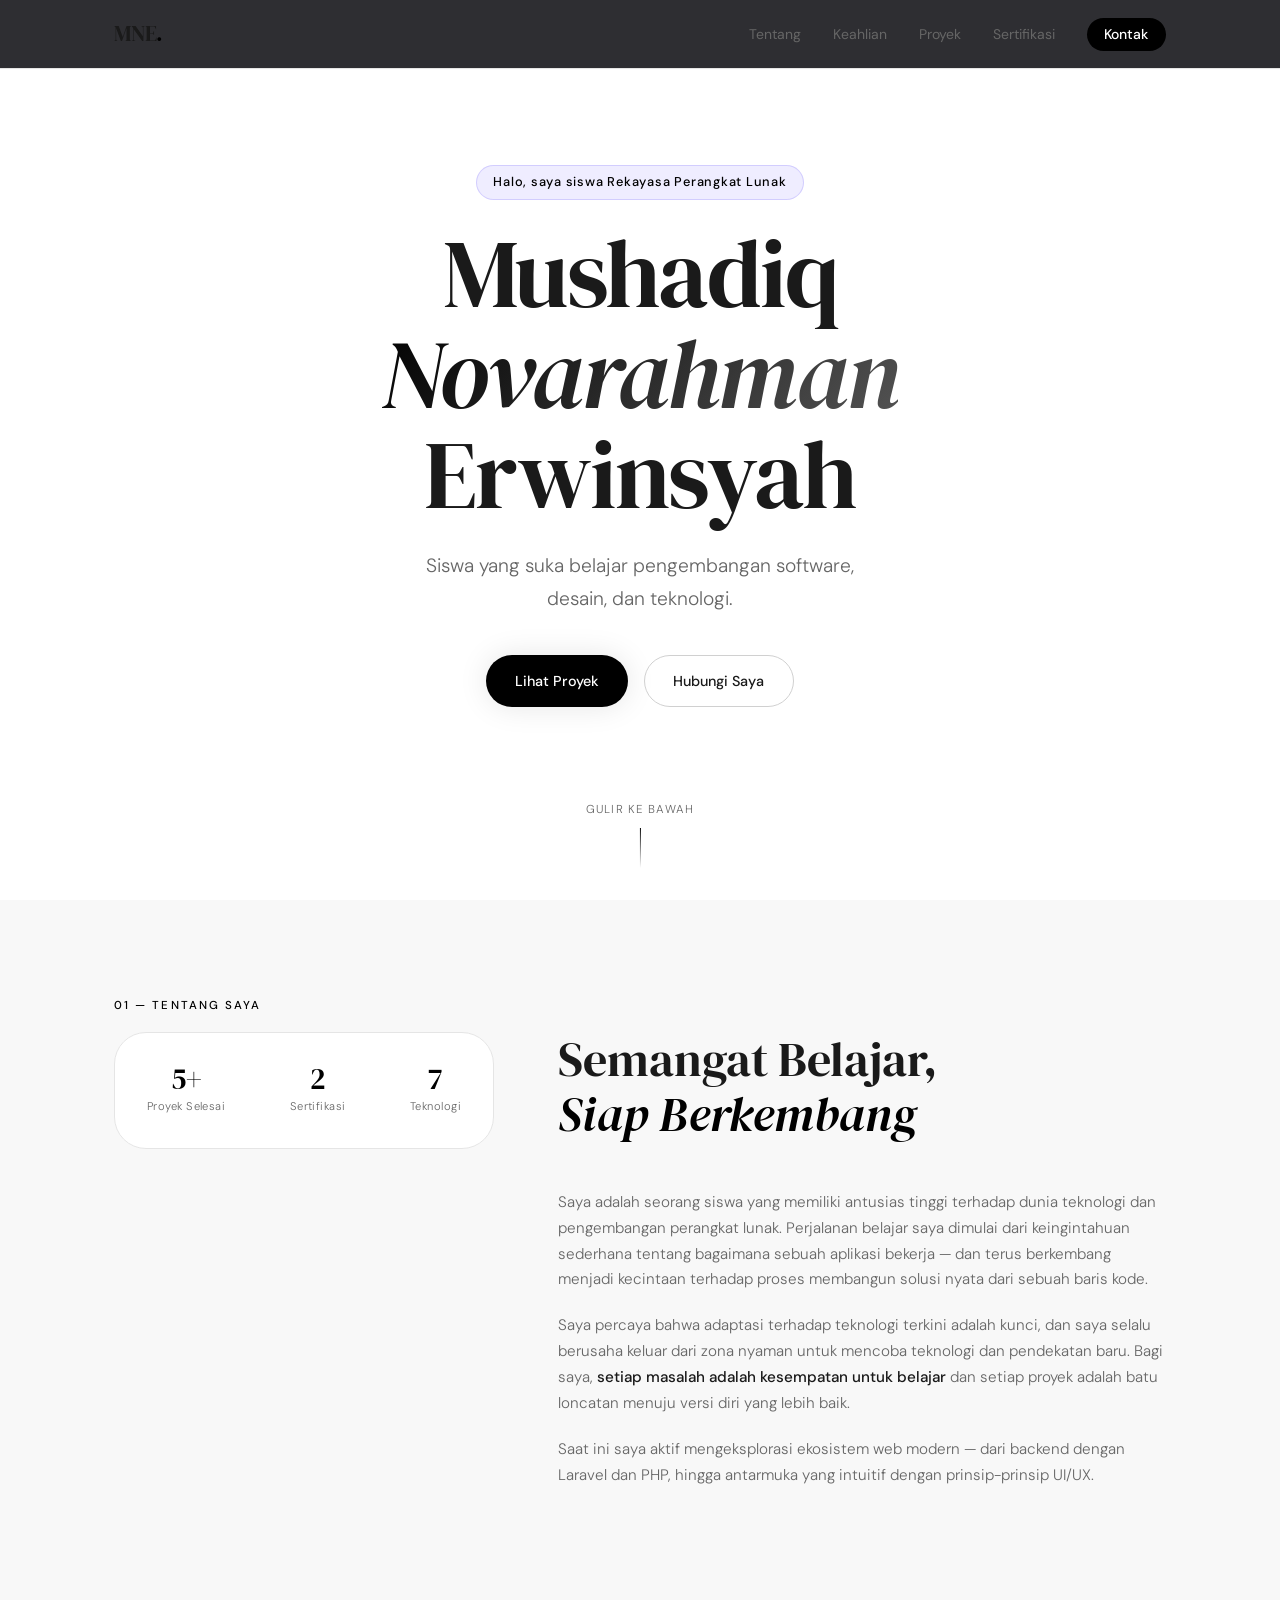
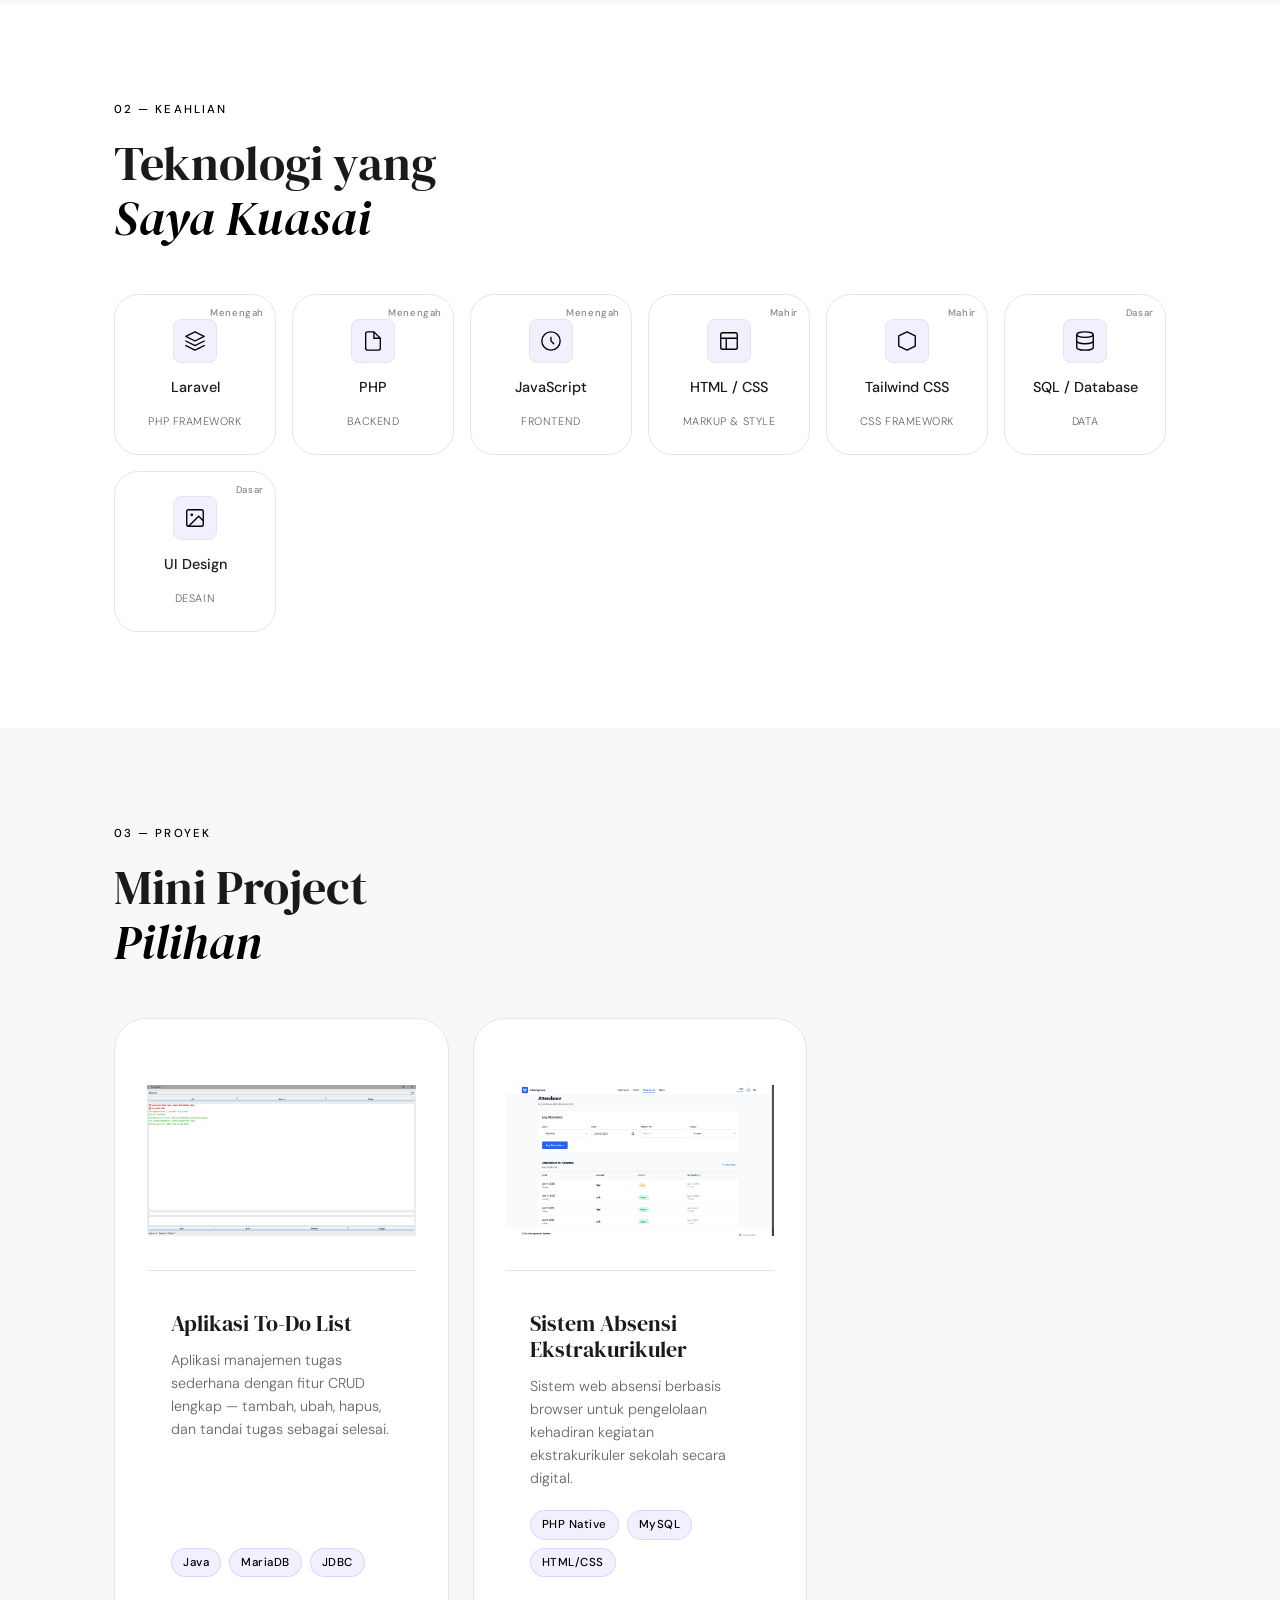
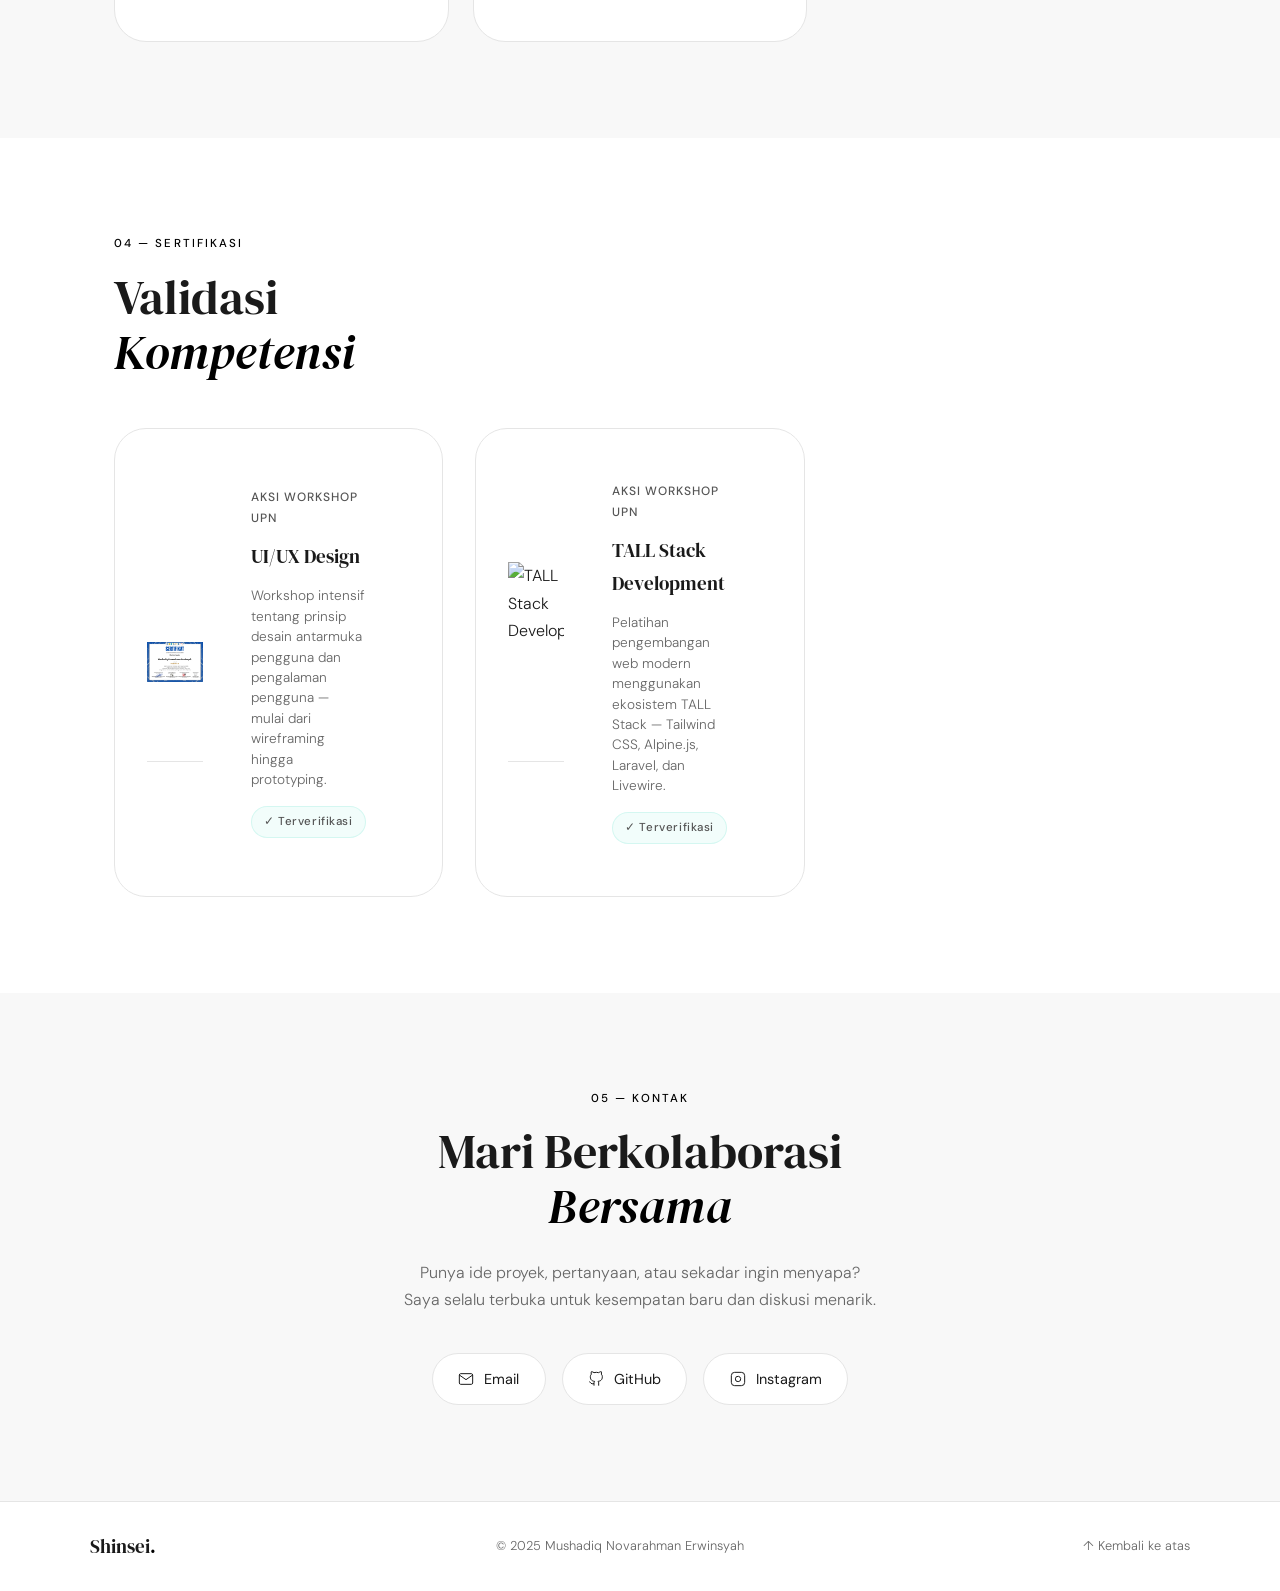
==== index.html @ 5e87db1a "initial commit" ====
<!DOCTYPE html>
<html lang="id">
<head>
  <meta charset="UTF-8" />
  <meta name="viewport" content="width=device-width, initial-scale=1.0" />
  <title>Mushadiq Novarahman — Portfolio</title>
  <link rel="preconnect" href="https://fonts.googleapis.com">
  <link rel="preconnect" href="https://fonts.gstatic.com" crossorigin>
  <link href="https://fonts.googleapis.com/css2?family=DM+Serif+Display:ital@0;1&family=DM+Sans:ital,opsz,wght@0,9..40,300;0,9..40,400;0,9..40,500;0,9..40,600;1,9..40,300&display=swap" rel="stylesheet">
  <link rel="stylesheet" href="style.css" />
</head>
<body>

  <!-- NAV -->
  <nav id="navbar">
    <div class="nav-inner">
      <a href="#hero" class="nav-logo">MNE<span class="dot">.</span></a>
      <ul class="nav-links">
        <li><a href="#about">Tentang</a></li>
        <li><a href="#skills">Keahlian</a></li>
        <li><a href="#projects">Proyek</a></li>
        <li><a href="#certifications">Sertifikasi</a></li>
        <li><a href="#contact" class="nav-cta">Kontak</a></li>
      </ul>
      <button class="burger" id="burger" aria-label="Toggle menu">
        <span></span><span></span><span></span>
      </button>
    </div>
    <div class="nav-mobile" id="nav-mobile">
      <a href="#about">Tentang</a>
      <a href="#skills">Keahlian</a>
      <a href="#projects">Proyek</a>
      <a href="#certifications">Sertifikasi</a>
      <a href="#contact">Kontak</a>
    </div>
  </nav>

  <!-- HERO -->
  <section id="hero">
    <div class="hero-bg">
      <div class="hero-grid"></div>
      <div class="blob blob-1"></div>
      <div class="blob blob-2"></div>
    </div>
    <div class="hero-content">
      <span class="hero-pill animate-in" style="--delay:0s">Halo, saya siswa Rekayasa Perangkat Lunak</span>
      <h1 class="hero-name animate-in" style="--delay:.1s">
        Mushadiq<br />
        <em>Novarahman</em><br />
        Erwinsyah
      </h1>
      <p class="hero-tagline animate-in" style="--delay:.25s">
        Siswa yang suka belajar pengembangan software,<br class="br-desktop" />
        desain, dan teknologi.
      </p>
      <div class="hero-actions animate-in" style="--delay:.4s">
        <a href="#projects" class="btn btn-primary">Lihat Proyek</a>
        <a href="#contact" class="btn btn-ghost">Hubungi Saya</a>
      </div>
    </div>
    <div class="hero-scroll">
      <span>Gulir ke bawah</span>
      <div class="scroll-line"></div>
    </div>
  </section>

  <!-- ABOUT -->
  <section id="about">
    <div class="container">
      <div class="section-label">01 — Tentang Saya</div>
      <div class="about-grid">
        <div class="about-visual">
          <div class="about-card">
            <div class="about-card-inner">
              <!-- <div class="avatar-ring">
                <div class="avatar-initials">MNE</div>
              </div> -->
              <div class="about-stat-row">
                <div class="stat">
                  <span class="stat-num">5+</span>
                  <span class="stat-label">Proyek Selesai</span>
                </div>
                <div class="stat">
                  <span class="stat-num">2</span>
                  <span class="stat-label">Sertifikasi</span>
                </div>
                <div class="stat">
                  <span class="stat-num">7</span>
                  <span class="stat-label">Teknologi</span>
                </div>
              </div>
            </div>
          </div>
        </div>
        <div class="about-text">
          <h2 class="section-title">Semangat Belajar,<br /><em>Siap Berkembang</em></h2>
          <p>
            Saya adalah seorang siswa yang memiliki antusias tinggi terhadap dunia teknologi dan pengembangan perangkat lunak. Perjalanan belajar saya dimulai dari keingintahuan sederhana tentang bagaimana sebuah aplikasi bekerja — dan terus berkembang menjadi kecintaan terhadap proses membangun solusi nyata dari sebuah baris kode.
          </p>
          <p>
            Saya percaya bahwa adaptasi terhadap teknologi terkini adalah kunci, dan saya selalu berusaha keluar dari zona nyaman untuk mencoba teknologi dan pendekatan baru. Bagi saya, <strong>setiap masalah adalah kesempatan untuk belajar</strong> dan setiap proyek adalah batu loncatan menuju versi diri yang lebih baik.
          </p>
          <p>
            Saat ini saya aktif mengeksplorasi ekosistem web modern — dari backend dengan Laravel dan PHP, hingga antarmuka yang intuitif dengan prinsip-prinsip UI/UX.
          </p>
        </div>
      </div>
    </div>
  </section>

  <!-- SKILLS -->
  <section id="skills">
    <div class="container">
      <div class="section-label">02 — Keahlian</div>
      <h2 class="section-title">Teknologi yang<br /><em>Saya Kuasai</em></h2>
      <div class="skills-grid">
        <div class="skill-card" data-level="Menengah">
          <div class="skill-icon">
            <svg viewBox="0 0 24 24" fill="none"><path d="M12 2L2 7l10 5 10-5-10-5zM2 17l10 5 10-5M2 12l10 5 10-5" stroke="currentColor" stroke-width="1.5" stroke-linecap="round" stroke-linejoin="round"/></svg>
          </div>
          <span class="skill-name">Laravel</span>
          <span class="skill-badge">PHP Framework</span>
        </div>
        <div class="skill-card" data-level="Menengah">
          <div class="skill-icon">
            <svg viewBox="0 0 24 24" fill="none"><path d="M13 2H6a2 2 0 0 0-2 2v16a2 2 0 0 0 2 2h12a2 2 0 0 0 2-2V9z" stroke="currentColor" stroke-width="1.5"/><polyline points="13 2 13 9 20 9" stroke="currentColor" stroke-width="1.5"/></svg>
          </div>
          <span class="skill-name">PHP</span>
          <span class="skill-badge">Backend</span>
        </div>
        <div class="skill-card" data-level="Menengah">
          <div class="skill-icon">
            <svg viewBox="0 0 24 24" fill="none"><circle cx="12" cy="12" r="10" stroke="currentColor" stroke-width="1.5"/><path d="M12 8v4l3 3" stroke="currentColor" stroke-width="1.5" stroke-linecap="round"/></svg>
          </div>
          <span class="skill-name">JavaScript</span>
          <span class="skill-badge">Frontend</span>
        </div>
        <div class="skill-card" data-level="Mahir">
          <div class="skill-icon">
            <svg viewBox="0 0 24 24" fill="none"><rect x="3" y="3" width="18" height="18" rx="2" stroke="currentColor" stroke-width="1.5"/><path d="M3 9h18M9 21V9" stroke="currentColor" stroke-width="1.5"/></svg>
          </div>
          <span class="skill-name">HTML / CSS</span>
          <span class="skill-badge">Markup & Style</span>
        </div>
        <div class="skill-card" data-level="Mahir">
          <div class="skill-icon">
            <svg viewBox="0 0 24 24" fill="none"><path d="M12 2l9 4.5v11L12 22l-9-4.5v-11L12 2z" stroke="currentColor" stroke-width="1.5" stroke-linejoin="round"/></svg>
          </div>
          <span class="skill-name">Tailwind CSS</span>
          <span class="skill-badge">CSS Framework</span>
        </div>
        <div class="skill-card" data-level="Dasar">
          <div class="skill-icon">
            <svg viewBox="0 0 24 24" fill="none"><ellipse cx="12" cy="5" rx="9" ry="3" stroke="currentColor" stroke-width="1.5"/><path d="M3 5v14c0 1.657 4.03 3 9 3s9-1.343 9-3V5" stroke="currentColor" stroke-width="1.5"/><path d="M3 12c0 1.657 4.03 3 9 3s9-1.343 9-3" stroke="currentColor" stroke-width="1.5"/></svg>
          </div>
          <span class="skill-name">SQL / Database</span>
          <span class="skill-badge">Data</span>
        </div>
        <div class="skill-card" data-level="Dasar">
          <div class="skill-icon">
            <svg viewBox="0 0 24 24" fill="none"><rect x="3" y="3" width="18" height="18" rx="2" stroke="currentColor" stroke-width="1.5"/><circle cx="8.5" cy="8.5" r="1.5" fill="currentColor"/><polyline points="21 15 16 10 5 21" stroke="currentColor" stroke-width="1.5"/></svg>
          </div>
          <span class="skill-name">UI Design</span>
          <span class="skill-badge">Desain</span>
        </div>
      </div>
    </div>
  </section>

  <!-- PROJECTS -->
  <section id="projects">
    <div class="container">
      <div class="section-label">03 — Proyek</div>
      <h2 class="section-title">Mini Project<br /><em>Pilihan</em></h2>
      <div class="projects-grid">

        <div class="project-card">
          <div class="project-image">
            <img src="images/projects/todo.png" alt="Aplikasi To-Do List">
          </div>
          <div class="project-info">
            <h3 class="project-title">Aplikasi To-Do List</h3>
            <p class="project-desc">Aplikasi manajemen tugas sederhana dengan fitur CRUD lengkap — tambah, ubah, hapus, dan tandai tugas sebagai selesai.</p>
            <div class="project-tags">
              <span>Java</span>
              <span>MariaDB</span>
              <span>JDBC</span>
            </div>
            <!-- <div class="project-links">
              <a href="#" class="project-link" title="GitHub" aria-label="GitHub">GitHub</a>
            </div> -->
          </div>
        </div>

        <div class="project-card">
          <div class="project-image">
            <img src="images/projects/absen.png" alt="Sistem Absensi Ekstrakurikuler">
          </div>
          <div class="project-info">
            <h3 class="project-title">Sistem Absensi Ekstrakurikuler</h3>
            <p class="project-desc">Sistem web absensi berbasis browser untuk pengelolaan kehadiran kegiatan ekstrakurikuler sekolah secara digital.</p>
            <div class="project-tags">
              <span>PHP Native</span>
              <span>MySQL</span>
              <span>HTML/CSS</span>
            </div>
            <!-- <div class="project-links">
              <a href="#" class="project-link" title="GitHub" aria-label="GitHub">GitHub</a>
            </div> -->
          </div>
        </div>

      </div>
    </div>
  </section>

  <!-- CERTIFICATIONS -->
  <section id="certifications">
    <div class="container">
      <div class="section-label">04 — Sertifikasi</div>
      <h2 class="section-title">Validasi<br /><em>Kompetensi</em></h2>
      <div class="cert-grid">

        <div class="cert-card">
          <div class="cert-image">
            <img src="images/certifications/UIUX.jpg" alt="UI/UX Design">
          </div>
          <div class="cert-info">
            <span class="cert-issuer">Aksi Workshop UPN</span>
            <h3 class="cert-title">UI/UX Design</h3>
            <p class="cert-desc">Workshop intensif tentang prinsip desain antarmuka pengguna dan pengalaman pengguna — mulai dari wireframing hingga prototyping.</p>
            <div class="cert-badge">✓ Terverifikasi</div>
          </div>
        </div>

        <div class="cert-card">
          <div class="cert-image">
            <img src="images/certifications/TALL Stack UPN.jpg" alt="TALL Stack Development">
          </div>
          <div class="cert-info">
            <span class="cert-issuer">Aksi Workshop UPN</span>
            <h3 class="cert-title">TALL Stack Development</h3>
            <p class="cert-desc">Pelatihan pengembangan web modern menggunakan ekosistem TALL Stack — Tailwind CSS, Alpine.js, Laravel, dan Livewire.</p>
            <div class="cert-badge">✓ Terverifikasi</div>
          </div>
        </div>

      </div>
    </div>
  </section>

  <!-- CONTACT -->
  <section id="contact">
    <div class="container">
      <div class="contact-inner">
        <div class="section-label">05 — Kontak</div>
        <h2 class="section-title contact-title">Mari Berkolaborasi<br /><em>Bersama</em></h2>
        <p class="contact-sub">
          Punya ide proyek, pertanyaan, atau sekadar ingin menyapa?<br />
          Saya selalu terbuka untuk kesempatan baru dan diskusi menarik.
        </p>
        <div class="contact-links">
          <a href="mailto:mushadiq505@gmail.com" class="contact-btn">
            <svg viewBox="0 0 24 24" fill="none" stroke="currentColor" stroke-width="1.5"><path d="M4 4h16c1.1 0 2 .9 2 2v12c0 1.1-.9 2-2 2H4c-1.1 0-2-.9-2-2V6c0-1.1.9-2 2-2z"/><polyline points="22,6 12,13 2,6"/></svg>
            Email
          </a>
          <a href="https://github.com/ItsShinsei" target="_blank" rel="noopener" class="contact-btn">
            <svg viewBox="0 0 24 24" fill="none" stroke="currentColor" stroke-width="1.5"><path d="M9 19c-5 1.5-5-2.5-7-3m14 6v-3.87a3.37 3.37 0 0 0-.94-2.61c3.14-.35 6.44-1.54 6.44-7A5.44 5.44 0 0 0 20 4.77 5.07 5.07 0 0 0 19.91 1S18.73.65 16 2.48a13.38 13.38 0 0 0-7 0C6.27.65 5.09 1 5.09 1A5.07 5.07 0 0 0 5 4.77a5.44 5.44 0 0 0-1.5 3.78c0 5.42 3.3 6.61 6.44 7A3.37 3.37 0 0 0 9 18.13V22"/></svg>
            GitHub
          </a>
          <a href="https://www.instagram.com/novarill?igsh=N3A2MHFhZ2N2MWp3" target="_blank" rel="noopener" class="contact-btn">
            <svg viewBox="0 0 24 24" fill="none" stroke="currentColor" stroke-width="1.5"><rect x="2" y="2" width="20" height="20" rx="5" ry="5"/><path d="M16 11.37A4 4 0 1 1 12.63 8 4 4 0 0 1 16 11.37z"/><line x1="17.5" y1="6.5" x2="17.51" y2="6.5"/></svg>
            Instagram
          </a>
        </div>
      </div>
    </div>
  </section>

  <!-- FOOTER -->
  <footer>
    <div class="footer-inner">
      <span class="footer-logo">Shinsei<span class="dot">.</span></span>
      <span class="footer-copy">© 2025 Mushadiq Novarahman Erwinsyah</span>
      <a href="#hero" class="footer-top">↑ Kembali ke atas</a>
    </div>
  </footer>

  <script src="main.js"></script>
</body>
</html>
---- style.css ----
/* ===========================
   CSS VARIABLES & RESET
   =========================== */
:root {
  --bg:        #ffffff;
  --bg-2:      #f8f8f8;
  --bg-card:   #ffffff;
  --border:    #e5e5e5;
  --border-h:  #d0d0d0;
  --text:      #1a1a1a;
  --text-muted:#666666;
  --accent:    #000000;
  --accent-2:  #555555;
  --accent-glow: rgba(0,0,0,.1);

  --font-display: 'DM Serif Display', Georgia, serif;
  --font-body:    'DM Sans', sans-serif;

  --r-sm:  .5rem;
  --r-md:  1rem;
  --r-lg:  1.5rem;
  --r-xl:  2rem;

  --max-w: 1100px;
  --nav-h: 68px;
}

*, *::before, *::after { box-sizing: border-box; margin: 0; padding: 0; }

html { scroll-behavior: smooth; font-size: 16px; }

body {
  background: var(--bg);
  color: var(--text);
  font-family: var(--font-body);
  font-weight: 300;
  line-height: 1.7;
  overflow-x: hidden;
}

a { color: inherit; text-decoration: none; }
img { display: block; max-width: 100%; }
ul { list-style: none; }

/* ===========================
   SCROLLBAR
   =========================== */
::-webkit-scrollbar { width: 6px; }
::-webkit-scrollbar-track { background: var(--bg); }
::-webkit-scrollbar-thumb { background: var(--accent); border-radius: 3px; }

/* ===========================
   UTILITIES
   =========================== */
.container {
  width: 100%;
  max-width: var(--max-w);
  margin: 0 auto;
  padding: 0 1.5rem;
}

.dot { color: var(--accent); }

/* ===========================
   SECTION COMMON
   =========================== */
section {
  padding: 6rem 0;
  position: relative;
}

.section-label {
  font-size: .72rem;
  font-weight: 500;
  letter-spacing: .18em;
  text-transform: uppercase;
  color: var(--accent);
  margin-bottom: 1rem;
}

.section-title {
  font-family: var(--font-display);
  font-size: clamp(2rem, 4vw, 3rem);
  font-weight: 400;
  line-height: 1.15;
  margin-bottom: 3rem;
  color: var(--text);
}

.section-title em {
  font-style: italic;
  color: var(--accent);
}

/* ===========================
   NAVBAR
   =========================== */
#navbar {
  position: fixed;
  top: 0; left: 0; right: 0;
  z-index: 100;
  background: rgba(255,255,255,.95);
  border-bottom: 1px solid var(--border);
  transition: background .3s;
}

.nav-inner {
  max-width: var(--max-w);
  margin: 0 auto;
  padding: 0 1.5rem;
  height: var(--nav-h);
  display: flex;
  align-items: center;
  justify-content: space-between;
}

.nav-logo {
  font-family: var(--font-display);
  font-size: 1.4rem;
  letter-spacing: -.01em;
}

.nav-links {
  display: flex;
  gap: 2rem;
  align-items: center;
}

.nav-links a {
  font-size: .875rem;
  font-weight: 400;
  color: var(--text-muted);
  transition: color .2s;
}

.nav-links a:hover { color: var(--text); }

.nav-cta {
  background: var(--accent) !important;
  color: #fff !important;
  padding: .45rem 1.1rem;
  border-radius: 100px;
  font-weight: 500 !important;
  transition: opacity .2s !important;
}

.nav-cta:hover { opacity: .7; }

.burger {
  display: none;
  flex-direction: column;
  gap: 5px;
  background: none;
  border: none;
  cursor: pointer;
  padding: 4px;
}

.burger span {
  display: block;
  width: 22px;
  height: 2px;
  background: var(--text);
  border-radius: 2px;
  transition: all .3s;
}

.burger.open span:nth-child(1) { transform: translateY(7px) rotate(45deg); }
.burger.open span:nth-child(2) { opacity: 0; }
.burger.open span:nth-child(3) { transform: translateY(-7px) rotate(-45deg); }

.nav-mobile {
  display: none;
  flex-direction: column;
  gap: 0;
  border-top: 1px solid var(--border);
  background: rgba(255,255,255,.98);
}

.nav-mobile a {
  padding: 1rem 1.5rem;
  font-size: .95rem;
  color: var(--text-muted);
  border-bottom: 1px solid var(--border);
  transition: color .2s, background .2s;
}

.nav-mobile a:hover { color: var(--text); background: var(--bg-2); }

.nav-mobile.open { display: flex; }

/* ===========================
   HERO
   =========================== */
#hero {
  min-height: 100svh;
  display: flex;
  align-items: center;
  justify-content: center;
  padding-top: var(--nav-h);
  position: relative;
  overflow: hidden;
  background: var(--bg);
}

.hero-bg {
  position: absolute;
  inset: 0;
  pointer-events: none;
  display: none;
}

.hero-grid {
  position: absolute;
  inset: 0;
  background-image: none;
  background-size: 50px 50px;
  mask-image: radial-gradient(ellipse 80% 80% at 50% 50%, black 30%, transparent 100%);
}

.blob {
  position: absolute;
  border-radius: 50%;
  filter: blur(90px);
  opacity: 0;
  display: none;
}

.blob-1 {
  width: 500px; height: 500px;
  background: var(--accent);
  top: -150px; right: -100px;
  animation: none;
}

.blob-2 {
  width: 400px; height: 400px;
  background: var(--accent-2);
  bottom: -100px; left: -80px;
  animation: none;
}

@keyframes float {
  0%,100% { transform: translate(0,0); }
  50%      { transform: translate(20px, -30px); }
}

.hero-content {
  position: relative;
  z-index: 1;
  text-align: center;
  padding: 0 1.5rem;
}

.hero-pill {
  display: inline-block;
  background: transparent;
  border: 1px solid var(--border);
  color: var(--text-muted);
  font-size: .8rem;
  font-weight: 500;
  letter-spacing: .06em;
  padding: .35rem 1rem;
  border-radius: 100px;
  margin-bottom: 1.5rem;
}

.hero-name {
  font-family: var(--font-display);
  font-size: clamp(2.8rem, 8vw, 6rem);
  font-weight: 400;
  line-height: 1.05;
  letter-spacing: -.02em;
  margin-bottom: 1.5rem;
}

.hero-name em {
  font-style: italic;
  color: var(--accent);
}

.hero-tagline {
  font-size: clamp(1rem, 2vw, 1.2rem);
  color: var(--text-muted);
  font-weight: 300;
  max-width: 520px;
  margin: 0 auto 2.5rem;
}

.br-desktop { display: inline; }

.hero-actions {
  display: flex;
  gap: 1rem;
  justify-content: center;
  flex-wrap: wrap;
}

/* ===========================
   BUTTONS
   =========================== */
.btn {
  display: inline-flex;
  align-items: center;
  gap: .5rem;
  padding: .8rem 1.8rem;
  border-radius: 100px;
  font-family: var(--font-body);
  font-size: .9rem;
  font-weight: 500;
  transition: all .25s;
  cursor: pointer;
  border: none;
}

.btn-primary {
  background: var(--accent);
  color: #fff;
  box-shadow: none;
}

.btn-primary:hover {
  transform: translateY(-2px);
  opacity: .85;
}

.btn-ghost {
  background: transparent;
  color: var(--text);
  border: 1px solid var(--border);
}

.btn-ghost:hover {
  background: var(--bg-2);
  border-color: var(--border-h);
  transform: translateY(-2px);
}

/* ===========================
   HERO SCROLL INDICATOR
   =========================== */
.hero-scroll {
  position: absolute;
  bottom: 2rem;
  left: 50%;
  transform: translateX(-50%);
  display: flex;
  flex-direction: column;
  align-items: center;
  gap: .5rem;
  color: var(--text-muted);
  font-size: .72rem;
  letter-spacing: .1em;
  text-transform: uppercase;
}

.scroll-line {
  width: 1px;
  height: 40px;
  background: var(--text-muted);
  animation: scrollDown 1.6s ease-in-out infinite;
}

@keyframes scrollDown {
  0%   { opacity: 0; transform: scaleY(0); transform-origin: top; }
  50%  { opacity: 1; transform: scaleY(1); transform-origin: top; }
  100% { opacity: 0; transform: scaleY(1); transform-origin: bottom; }
}

/* ===========================
   ANIMATE IN
   =========================== */
.animate-in {
  opacity: 0;
  transform: translateY(24px);
  animation: fadeUp .7s cubic-bezier(.22,1,.36,1) forwards;
  animation-delay: var(--delay, 0s);
}

@keyframes fadeUp {
  to { opacity: 1; transform: translateY(0); }
}

/* ===========================
   ABOUT
   =========================== */
#about {
  background: var(--bg-2);
}

.about-grid {
  display: grid;
  grid-template-columns: 1fr 1.6fr;
  gap: 4rem;
  align-items: start;
}

.about-card {
  background: var(--bg-card);
  border: 1px solid var(--border);
  border-radius: var(--r-xl);
  padding: 2rem;
  position: sticky;
  top: calc(var(--nav-h) + 2rem);
}

.about-card-inner {
  display: flex;
  flex-direction: column;
  align-items: center;
  gap: 2rem;
}

.avatar-ring {
  width: 110px;
  height: 110px;
  border-radius: 50%;
  background: var(--bg-2);
  border: 2px solid var(--accent);
  display: flex;
  align-items: center;
  justify-content: center;
  position: relative;
}

.avatar-ring::before {
  content: '';
  position: absolute;
  inset: -3px;
  border-radius: 50%;
  background: transparent;
  z-index: -1;
}

.avatar-ring::after {
  content: '';
  position: absolute;
  inset: 3px;
  border-radius: 50%;
  background: var(--bg-card);
  z-index: 0;
  display: none;
}

.avatar-initials {
  position: relative;
  z-index: 1;
  font-family: var(--font-display);
  font-size: 1.6rem;
  color: var(--text);
}

.about-stat-row {
  display: flex;
  gap: 1.5rem;
  width: 100%;
  justify-content: space-between;
}

.stat {
  display: flex;
  flex-direction: column;
  align-items: center;
  gap: .2rem;
}

.stat-num {
  font-family: var(--font-display);
  font-size: 1.8rem;
  color: var(--accent);
  line-height: 1;
}

.stat-label {
  font-size: .7rem;
  color: var(--text-muted);
  text-align: center;
  letter-spacing: .04em;
}

.about-text p {
  color: var(--text-muted);
  margin-bottom: 1.25rem;
  font-size: .95rem;
}

.about-text strong { color: var(--text); font-weight: 500; }

/* ===========================
   SKILLS
   =========================== */
.skills-grid {
  display: grid;
  grid-template-columns: repeat(auto-fill, minmax(145px, 1fr));
  gap: 1rem;
}

.skill-card {
  background: var(--bg-card);
  border: 1px solid var(--border);
  border-radius: var(--r-lg);
  padding: 1.5rem 1.25rem;
  display: flex;
  flex-direction: column;
  align-items: center;
  gap: .75rem;
  text-align: center;
  transition: border-color .25s, transform .25s, box-shadow .25s;
  cursor: default;
  position: relative;
  overflow: hidden;
}

.skill-card::before {
  content: attr(data-level);
  position: absolute;
  top: .6rem; right: .7rem;
  font-size: .6rem;
  font-weight: 500;
  letter-spacing: .06em;
  color: var(--text-muted);
  opacity: .7;
}

.skill-card:hover {
  border-color: var(--accent);
  transform: translateY(-4px);
  box-shadow: 0 4px 12px var(--accent-glow);
}

.skill-icon {
  width: 44px;
  height: 44px;
  background: var(--bg-2);
  border: 1px solid var(--border);
  border-radius: var(--r-sm);
  display: flex;
  align-items: center;
  justify-content: center;
  color: var(--accent);
}

.skill-icon svg { width: 22px; height: 22px; }

.skill-name {
  font-weight: 500;
  font-size: .9rem;
}

.skill-badge {
  font-size: .68rem;
  color: var(--text-muted);
  letter-spacing: .05em;
  text-transform: uppercase;
}

/* ===========================
   PROJECTS
   =========================== */
#projects { background: var(--bg-2); }

.projects-grid {
  display: grid;
  grid-template-columns: repeat(auto-fill, minmax(320px, 1fr));
  gap: 2rem;
}

.project-card {
  background: var(--bg-card);
  border: 1px solid var(--border);
  border-radius: var(--r-xl);
  overflow: hidden;
  transition: border-color .25s, transform .25s, box-shadow .25s;
  display: flex;
  flex-direction: column;
}

.project-card:hover {
  border-color: var(--border-h);
  transform: translateY(-4px);
  box-shadow: 0 4px 12px var(--accent-glow);
}

.project-image {
  width: 100%;
  height: 220px;
  background: var(--bg-2);
  border-bottom: 1px solid var(--border);
  overflow: hidden;
}

.project-image img {
  width: 100%;
  height: 100%;
  object-fit: contain;
  background: var(--bg);
}

.project-info {
  padding: 1.5rem;
  display: flex;
  flex-direction: column;
  gap: 0.75rem;
  flex: 1;
}

.project-title {
  font-family: var(--font-display);
  font-size: 1.2rem;
  font-weight: 400;
  line-height: 1.3;
  color: var(--text);
}

.project-desc {
  color: var(--text-muted);
  font-size: .85rem;
  line-height: 1.6;
  flex: 1;
}

.project-tags {
  display: flex;
  flex-wrap: wrap;
  gap: .4rem;
  margin: 0.5rem 0;
}

.project-tags span {
  background: var(--bg-2);
  border: 1px solid var(--border);
  color: var(--text-muted);
  font-size: .65rem;
  font-weight: 500;
  padding: .25rem .6rem;
  border-radius: 100px;
  letter-spacing: .04em;
}

.project-links {
  display: flex;
  gap: .5rem;
  margin-top: 0.5rem;
}

.project-link {
  padding: .4rem .8rem;
  background: var(--bg-2);
  border: 1px solid var(--border);
  border-radius: var(--r-sm);
  color: var(--text-muted);
  font-size: .75rem;
  font-weight: 500;
  transition: color .2s, border-color .2s;
  cursor: pointer;
}

.project-link:hover {
  color: var(--text);
  border-color: var(--border-h);
}

/* ===========================
   CERTIFICATIONS
   =========================== */
.cert-grid {
  display: grid;
  grid-template-columns: repeat(auto-fill, minmax(280px, 1fr));
  gap: 2rem;
}

.cert-card {
  background: var(--bg-card);
  border: 1px solid var(--border);
  border-radius: var(--r-xl);
  overflow: hidden;
  transition: border-color .25s, transform .25s, box-shadow .25s;
  display: flex;
  flex-direction: column;
}

.cert-card:hover {
  border-color: var(--border-h);
  transform: translateY(-4px);
  box-shadow: 0 4px 12px var(--accent-glow);
}

.cert-image {
  width: 100%;
  height: 200px;
  background: var(--bg-2);
  border-bottom: 1px solid var(--border);
  overflow: hidden;
}

.cert-image img {
  width: 100%;
  height: 100%;
  object-fit: contain;
  background: var(--bg);
}

.cert-info {
  padding: 1.5rem;
  display: flex;
  flex-direction: column;
  gap: 0.5rem;
  flex: 1;
}

.cert-issuer {
  font-size: .7rem;
  font-weight: 500;
  letter-spacing: .08em;
  text-transform: uppercase;
  color: var(--text-muted);
}

.cert-title {
  font-family: var(--font-display);
  font-size: 1.1rem;
  font-weight: 400;
  color: var(--text);
}

.cert-desc {
  font-size: .8rem;
  color: var(--text-muted);
  line-height: 1.5;
  flex: 1;
}

.cert-badge {
  font-size: .65rem;
  font-weight: 500;
  letter-spacing: .05em;
  color: var(--text-muted);
  background: var(--bg-2);
  border: 1px solid var(--border);
  padding: .3rem .7rem;
  border-radius: 100px;
  width: fit-content;
  margin-top: 0.5rem;
}

/* ===========================
   CONTACT
   =========================== */
#contact {
  background: var(--bg-2);
}

.contact-inner {
  max-width: 680px;
  margin: 0 auto;
  text-align: center;
}

.contact-title { text-align: center; }

.contact-sub {
  color: var(--text-muted);
  font-size: 1rem;
  margin-top: -1.5rem;
  margin-bottom: 2.5rem;
}

.contact-links {
  display: flex;
  gap: 1rem;
  justify-content: center;
  flex-wrap: wrap;
}

.contact-btn {
  display: inline-flex;
  align-items: center;
  gap: .6rem;
  background: var(--bg-card);
  border: 1px solid var(--border);
  color: var(--text);
  font-size: .9rem;
  font-weight: 400;
  padding: .8rem 1.6rem;
  border-radius: 100px;
  transition: all .25s;
}

.contact-btn svg { width: 16px; height: 16px; }

.contact-btn:hover {
  border-color: var(--accent);
  color: var(--accent);
  transform: translateY(-2px);
  box-shadow: 0 4px 12px var(--accent-glow);
}

/* ===========================
   FOOTER
   =========================== */
footer {
  border-top: 1px solid var(--border);
  padding: 1.75rem 1.5rem;
}

.footer-inner {
  max-width: var(--max-w);
  margin: 0 auto;
  display: flex;
  align-items: center;
  justify-content: space-between;
  flex-wrap: wrap;
  gap: 1rem;
}

.footer-logo {
  font-family: var(--font-display);
  font-size: 1.2rem;
}

.footer-copy {
  font-size: .8rem;
  color: var(--text-muted);
}

.footer-top {
  font-size: .8rem;
  color: var(--text-muted);
  transition: color .2s;
}

.footer-top:hover { color: var(--accent); }

/* ===========================
   SCROLL REVEAL
   =========================== */
.reveal {
  opacity: 0;
  transform: translateY(30px);
  transition: opacity .7s cubic-bezier(.22,1,.36,1), transform .7s cubic-bezier(.22,1,.36,1);
}

.reveal.visible {
  opacity: 1;
  transform: translateY(0);
}

/* ===========================
   RESPONSIVE
   =========================== */
@media (max-width: 900px) {
  .about-grid {
    grid-template-columns: 1fr;
  }

  .about-card {
    position: static;
  }
}

@media (max-width: 640px) {
  :root { --nav-h: 60px; }

  .nav-links { display: none; }

  .burger { display: flex; }

  .br-desktop { display: none; }

  .hero-name { letter-spacing: -.03em; }

  .skills-grid {
    grid-template-columns: repeat(2, 1fr);
  }

  .projects-grid {
    grid-template-columns: 1fr;
  }

  .cert-grid {
    grid-template-columns: 1fr;
  }

  .footer-inner {
    flex-direction: column;
    text-align: center;
  }

  section { padding: 4rem 0; }
}

@media (max-width: 380px) {
  .skills-grid {
    grid-template-columns: repeat(2, 1fr);
  }
}

*, *::before, *::after { box-sizing: border-box; margin: 0; padding: 0; }

html { scroll-behavior: smooth; font-size: 16px; }

body {
  background: var(--bg);
  color: var(--text);
  font-family: var(--font-body);
  font-weight: 300;
  line-height: 1.7;
  overflow-x: hidden;
}

a { color: inherit; text-decoration: none; }
img { display: block; max-width: 100%; }
ul { list-style: none; }

/* ===========================
   SCROLLBAR
   =========================== */
::-webkit-scrollbar { width: 6px; }
::-webkit-scrollbar-track { background: var(--bg); }
::-webkit-scrollbar-thumb { background: var(--accent); border-radius: 3px; }

/* ===========================
   UTILITIES
   =========================== */
.container {
  width: 100%;
  max-width: var(--max-w);
  margin: 0 auto;
  padding: 0 1.5rem;
}

.dot { color: var(--accent); }

/* ===========================
   SECTION COMMON
   =========================== */
section {
  padding: 6rem 0;
  position: relative;
}

.section-label {
  font-size: .72rem;
  font-weight: 500;
  letter-spacing: .18em;
  text-transform: uppercase;
  color: var(--accent);
  margin-bottom: 1rem;
}

.section-title {
  font-family: var(--font-display);
  font-size: clamp(2rem, 4vw, 3rem);
  font-weight: 400;
  line-height: 1.15;
  margin-bottom: 3rem;
  color: var(--text);
}

.section-title em {
  font-style: italic;
  color: var(--accent);
}

/* ===========================
   NAVBAR
   =========================== */
#navbar {
  position: fixed;
  top: 0; left: 0; right: 0;
  z-index: 100;
  background: rgba(10,10,15,.85);
  backdrop-filter: blur(20px);
  -webkit-backdrop-filter: blur(20px);
  border-bottom: 1px solid var(--border);
  transition: background .3s;
}

.nav-inner {
  max-width: var(--max-w);
  margin: 0 auto;
  padding: 0 1.5rem;
  height: var(--nav-h);
  display: flex;
  align-items: center;
  justify-content: space-between;
}

.nav-logo {
  font-family: var(--font-display);
  font-size: 1.4rem;
  letter-spacing: -.01em;
}

.nav-links {
  display: flex;
  gap: 2rem;
  align-items: center;
}

.nav-links a {
  font-size: .875rem;
  font-weight: 400;
  color: var(--text-muted);
  transition: color .2s;
}

.nav-links a:hover { color: var(--text); }

.nav-cta {
  background: var(--accent) !important;
  color: #fff !important;
  padding: .45rem 1.1rem;
  border-radius: 100px;
  font-weight: 500 !important;
  transition: opacity .2s !important;
}

.nav-cta:hover { opacity: .85; }

.burger {
  display: none;
  flex-direction: column;
  gap: 5px;
  background: none;
  border: none;
  cursor: pointer;
  padding: 4px;
}

.burger span {
  display: block;
  width: 22px;
  height: 2px;
  background: var(--text);
  border-radius: 2px;
  transition: all .3s;
}

.burger.open span:nth-child(1) { transform: translateY(7px) rotate(45deg); }
.burger.open span:nth-child(2) { opacity: 0; }
.burger.open span:nth-child(3) { transform: translateY(-7px) rotate(-45deg); }

.nav-mobile {
  display: none;
  flex-direction: column;
  gap: 0;
  border-top: 1px solid var(--border);
  background: rgba(10,10,15,.97);
}

.nav-mobile a {
  padding: 1rem 1.5rem;
  font-size: .95rem;
  color: var(--text-muted);
  border-bottom: 1px solid var(--border);
  transition: color .2s, background .2s;
}

.nav-mobile a:hover { color: var(--text); background: var(--bg-card); }

.nav-mobile.open { display: flex; }

/* ===========================
   HERO
   =========================== */
#hero {
  min-height: 100svh;
  display: flex;
  align-items: center;
  justify-content: center;
  padding-top: var(--nav-h);
  position: relative;
  overflow: hidden;
}

.hero-bg {
  position: absolute;
  inset: 0;
  pointer-events: none;
}

.hero-grid {
  position: absolute;
  inset: 0;
  background-image:
    linear-gradient(rgba(124,108,252,.06) 1px, transparent 1px),
    linear-gradient(90deg, rgba(124,108,252,.06) 1px, transparent 1px);
  background-size: 50px 50px;
  mask-image: radial-gradient(ellipse 80% 80% at 50% 50%, black 30%, transparent 100%);
}

.blob {
  position: absolute;
  border-radius: 50%;
  filter: blur(90px);
  opacity: .35;
}

.blob-1 {
  width: 500px; height: 500px;
  background: var(--accent);
  top: -150px; right: -100px;
  animation: float 8s ease-in-out infinite;
}

.blob-2 {
  width: 400px; height: 400px;
  background: var(--accent-2);
  bottom: -100px; left: -80px;
  animation: float 10s ease-in-out infinite reverse;
}

@keyframes float {
  0%,100% { transform: translate(0,0); }
  50%      { transform: translate(20px, -30px); }
}

.hero-content {
  position: relative;
  z-index: 1;
  text-align: center;
  padding: 0 1.5rem;
}

.hero-pill {
  display: inline-block;
  background: rgba(124,108,252,.12);
  border: 1px solid rgba(124,108,252,.25);
  color: var(--accent);
  font-size: .8rem;
  font-weight: 500;
  letter-spacing: .06em;
  padding: .35rem 1rem;
  border-radius: 100px;
  margin-bottom: 1.5rem;
}

.hero-name {
  font-family: var(--font-display);
  font-size: clamp(2.8rem, 8vw, 6rem);
  font-weight: 400;
  line-height: 1.05;
  letter-spacing: -.02em;
  margin-bottom: 1.5rem;
}

.hero-name em {
  font-style: italic;
  background: linear-gradient(135deg, var(--accent) 0%, var(--accent-2) 100%);
  -webkit-background-clip: text;
  -webkit-text-fill-color: transparent;
  background-clip: text;
}

.hero-tagline {
  font-size: clamp(1rem, 2vw, 1.2rem);
  color: var(--text-muted);
  font-weight: 300;
  max-width: 520px;
  margin: 0 auto 2.5rem;
}

.br-desktop { display: inline; }

.hero-actions {
  display: flex;
  gap: 1rem;
  justify-content: center;
  flex-wrap: wrap;
}

/* ===========================
   BUTTONS
   =========================== */
.btn {
  display: inline-flex;
  align-items: center;
  gap: .5rem;
  padding: .8rem 1.8rem;
  border-radius: 100px;
  font-family: var(--font-body);
  font-size: .9rem;
  font-weight: 500;
  transition: all .25s;
  cursor: pointer;
  border: none;
}

.btn-primary {
  background: var(--accent);
  color: #fff;
  box-shadow: 0 0 30px var(--accent-glow);
}

.btn-primary:hover {
  transform: translateY(-2px);
  box-shadow: 0 0 40px rgba(124,108,252,.45);
}

.btn-ghost {
  background: transparent;
  color: var(--text);
  border: 1px solid var(--border-h);
}

.btn-ghost:hover {
  background: var(--bg-card);
  border-color: var(--border-h);
  transform: translateY(-2px);
}

/* ===========================
   HERO SCROLL INDICATOR
   =========================== */
.hero-scroll {
  position: absolute;
  bottom: 2rem;
  left: 50%;
  transform: translateX(-50%);
  display: flex;
  flex-direction: column;
  align-items: center;
  gap: .5rem;
  color: var(--text-muted);
  font-size: .72rem;
  letter-spacing: .1em;
  text-transform: uppercase;
}

.scroll-line {
  width: 1px;
  height: 40px;
  background: linear-gradient(to bottom, var(--accent), transparent);
  animation: scrollDown 1.6s ease-in-out infinite;
}

@keyframes scrollDown {
  0%   { opacity: 0; transform: scaleY(0); transform-origin: top; }
  50%  { opacity: 1; transform: scaleY(1); transform-origin: top; }
  100% { opacity: 0; transform: scaleY(1); transform-origin: bottom; }
}

/* ===========================
   ANIMATE IN
   =========================== */
.animate-in {
  opacity: 0;
  transform: translateY(24px);
  animation: fadeUp .7s cubic-bezier(.22,1,.36,1) forwards;
  animation-delay: var(--delay, 0s);
}

@keyframes fadeUp {
  to { opacity: 1; transform: translateY(0); }
}

/* ===========================
   ABOUT
   =========================== */
#about {
  background: var(--bg-2);
}

.about-grid {
  display: grid;
  grid-template-columns: 1fr 1.6fr;
  gap: 4rem;
  align-items: start;
}

.about-card {
  background: var(--bg-card);
  border: 1px solid var(--border);
  border-radius: var(--r-xl);
  padding: 2rem;
  position: sticky;
  top: calc(var(--nav-h) + 2rem);
}

.about-card-inner {
  display: flex;
  flex-direction: column;
  align-items: center;
  gap: 2rem;
}

.avatar-ring {
  width: 110px;
  height: 110px;
  border-radius: 50%;
  background: linear-gradient(135deg, var(--accent), var(--accent-2));
  display: flex;
  align-items: center;
  justify-content: center;
  position: relative;
}

.avatar-ring::before {
  content: '';
  position: absolute;
  inset: -3px;
  border-radius: 50%;
  background: linear-gradient(135deg, var(--accent), var(--accent-2));
  z-index: -1;
}

.avatar-ring::after {
  content: '';
  position: absolute;
  inset: 3px;
  border-radius: 50%;
  background: var(--bg-card);
  z-index: 0;
}

.avatar-initials {
  position: relative;
  z-index: 1;
  font-family: var(--font-display);
  font-size: 1.6rem;
  color: var(--text);
}

.about-stat-row {
  display: flex;
  gap: 1.5rem;
  width: 100%;
  justify-content: space-between;
}

.stat {
  display: flex;
  flex-direction: column;
  align-items: center;
  gap: .2rem;
}

.stat-num {
  font-family: var(--font-display);
  font-size: 1.8rem;
  color: var(--accent);
  line-height: 1;
}

.stat-label {
  font-size: .7rem;
  color: var(--text-muted);
  text-align: center;
  letter-spacing: .04em;
}

.about-text p {
  color: var(--text-muted);
  margin-bottom: 1.25rem;
  font-size: .95rem;
}

.about-text strong { color: var(--text); font-weight: 500; }

/* ===========================
   SKILLS
   =========================== */
.skills-grid {
  display: grid;
  grid-template-columns: repeat(auto-fill, minmax(145px, 1fr));
  gap: 1rem;
}

.skill-card {
  background: var(--bg-card);
  border: 1px solid var(--border);
  border-radius: var(--r-lg);
  padding: 1.5rem 1.25rem;
  display: flex;
  flex-direction: column;
  align-items: center;
  gap: .75rem;
  text-align: center;
  transition: border-color .25s, transform .25s, box-shadow .25s;
  cursor: default;
  position: relative;
  overflow: hidden;
}

.skill-card::before {
  content: attr(data-level);
  position: absolute;
  top: .6rem; right: .7rem;
  font-size: .6rem;
  font-weight: 500;
  letter-spacing: .06em;
  color: var(--accent-2);
  opacity: .7;
}

.skill-card:hover {
  border-color: var(--accent);
  transform: translateY(-4px);
  box-shadow: 0 8px 30px var(--accent-glow);
}

.skill-icon {
  width: 44px;
  height: 44px;
  background: rgba(124,108,252,.1);
  border-radius: var(--r-sm);
  display: flex;
  align-items: center;
  justify-content: center;
  color: var(--accent);
}

.skill-icon svg { width: 22px; height: 22px; }

.skill-name {
  font-weight: 500;
  font-size: .9rem;
}

.skill-badge {
  font-size: .68rem;
  color: var(--text-muted);
  letter-spacing: .05em;
  text-transform: uppercase;
}

/* ===========================
   PROJECTS
   =========================== */
#projects { background: var(--bg-2); }

.projects-grid {
  display: grid;
  grid-template-columns: repeat(auto-fill, minmax(320px, 1fr));
  gap: 1.5rem;
}

.project-card {
  background: var(--bg-card);
  border: 1px solid var(--border);
  border-radius: var(--r-xl);
  padding: 2rem;
  transition: border-color .25s, transform .25s;
  display: flex;
  flex-direction: column;
  gap: 1rem;
}

.project-card:hover {
  border-color: var(--border-h);
  transform: translateY(-4px);
}

.project-card--accent {
  background: linear-gradient(145deg, rgba(124,108,252,.08), rgba(93,224,197,.05));
  border-color: rgba(124,108,252,.2);
}

.project-top {
  display: flex;
  align-items: center;
  justify-content: space-between;
}

.project-num {
  font-family: var(--font-display);
  font-size: 2rem;
  color: rgba(124,108,252,.2);
  line-height: 1;
}

.project-links {
  display: flex;
  gap: .5rem;
}

.project-link {
  width: 36px; height: 36px;
  background: var(--bg-2);
  border: 1px solid var(--border);
  border-radius: var(--r-sm);
  display: flex;
  align-items: center;
  justify-content: center;
  color: var(--text-muted);
  transition: color .2s, border-color .2s;
}

.project-link:hover {
  color: var(--text);
  border-color: var(--border-h);
}

.project-link svg { width: 16px; height: 16px; }

.project-title {
  font-family: var(--font-display);
  font-size: 1.35rem;
  font-weight: 400;
  line-height: 1.2;
}

.project-desc {
  color: var(--text-muted);
  font-size: .9rem;
  flex: 1;
}

.project-tags {
  display: flex;
  flex-wrap: wrap;
  gap: .5rem;
}

.project-tags span {
  background: rgba(124,108,252,.1);
  border: 1px solid rgba(124,108,252,.2);
  color: var(--accent);
  font-size: .72rem;
  font-weight: 500;
  padding: .25rem .7rem;
  border-radius: 100px;
  letter-spacing: .04em;
}

/* ===========================
   CERTIFICATIONS
   =========================== */
.cert-list {
  display: flex;
  flex-direction: column;
  gap: 1rem;
}

.cert-card {
  background: var(--bg-card);
  border: 1px solid var(--border);
  border-radius: var(--r-xl);
  padding: 1.75rem 2rem;
  display: grid;
  grid-template-columns: 56px 1fr auto;
  align-items: center;
  gap: 1.5rem;
  transition: border-color .25s, transform .25s;
}

.cert-card:hover {
  border-color: var(--border-h);
  transform: translateX(4px);
}

.cert-icon {
  width: 56px; height: 56px;
  background: linear-gradient(135deg, rgba(124,108,252,.15), rgba(93,224,197,.1));
  border: 1px solid rgba(124,108,252,.2);
  border-radius: var(--r-md);
  display: flex;
  align-items: center;
  justify-content: center;
  flex-shrink: 0;
  color: var(--accent);
}

.cert-icon svg { width: 26px; height: 26px; }

.cert-issuer {
  font-size: .75rem;
  font-weight: 500;
  letter-spacing: .08em;
  text-transform: uppercase;
  color: var(--accent-2);
  margin-bottom: .25rem;
  display: block;
}

.cert-title {
  font-family: var(--font-display);
  font-size: 1.2rem;
  font-weight: 400;
  margin-bottom: .35rem;
}

.cert-desc {
  font-size: .85rem;
  color: var(--text-muted);
}

.cert-badge {
  font-size: .72rem;
  font-weight: 500;
  letter-spacing: .05em;
  color: var(--accent-2);
  background: rgba(93,224,197,.08);
  border: 1px solid rgba(93,224,197,.2);
  padding: .3rem .75rem;
  border-radius: 100px;
  white-space: nowrap;
}

/* ===========================
   CONTACT
   =========================== */
#contact {
  background: var(--bg-2);
}

.contact-inner {
  max-width: 680px;
  margin: 0 auto;
  text-align: center;
}

.contact-title { text-align: center; }

.contact-sub {
  color: var(--text-muted);
  font-size: 1rem;
  margin-top: -1.5rem;
  margin-bottom: 2.5rem;
}

.contact-links {
  display: flex;
  gap: 1rem;
  justify-content: center;
  flex-wrap: wrap;
}

.contact-btn {
  display: inline-flex;
  align-items: center;
  gap: .6rem;
  background: var(--bg-card);
  border: 1px solid var(--border);
  color: var(--text);
  font-size: .9rem;
  font-weight: 400;
  padding: .8rem 1.6rem;
  border-radius: 100px;
  transition: all .25s;
}

.contact-btn svg { width: 16px; height: 16px; }

.contact-btn:hover {
  border-color: var(--accent);
  color: var(--accent);
  transform: translateY(-2px);
  box-shadow: 0 4px 20px var(--accent-glow);
}

/* ===========================
   FOOTER
   =========================== */
footer {
  border-top: 1px solid var(--border);
  padding: 1.75rem 1.5rem;
}

.footer-inner {
  max-width: var(--max-w);
  margin: 0 auto;
  display: flex;
  align-items: center;
  justify-content: space-between;
  flex-wrap: wrap;
  gap: 1rem;
}

.footer-logo {
  font-family: var(--font-display);
  font-size: 1.2rem;
}

.footer-copy {
  font-size: .8rem;
  color: var(--text-muted);
}

.footer-top {
  font-size: .8rem;
  color: var(--text-muted);
  transition: color .2s;
}

.footer-top:hover { color: var(--accent); }

/* ===========================
   SCROLL REVEAL
   =========================== */
.reveal {
  opacity: 0;
  transform: translateY(30px);
  transition: opacity .7s cubic-bezier(.22,1,.36,1), transform .7s cubic-bezier(.22,1,.36,1);
}

.reveal.visible {
  opacity: 1;
  transform: translateY(0);
}

/* ===========================
   RESPONSIVE
   =========================== */
@media (max-width: 900px) {
  .about-grid {
    grid-template-columns: 1fr;
  }

  .about-card {
    position: static;
  }

  .cert-card {
    grid-template-columns: 48px 1fr;
    grid-template-rows: auto auto;
  }

  .cert-badge {
    grid-column: 2;
    width: fit-content;
  }
}

@media (max-width: 640px) {
  :root { --nav-h: 60px; }

  .nav-links { display: none; }

  .burger { display: flex; }

  .br-desktop { display: none; }

  .hero-name { letter-spacing: -.03em; }

  .skills-grid {
    grid-template-columns: repeat(2, 1fr);
  }

  .projects-grid {
    grid-template-columns: 1fr;
  }

  .cert-card {
    grid-template-columns: 1fr;
    text-align: center;
  }

  .cert-icon {
    margin: 0 auto;
  }

  .cert-badge {
    grid-column: 1;
    margin: 0 auto;
  }

  .footer-inner {
    flex-direction: column;
    text-align: center;
  }

  section { padding: 4rem 0; }
}

@media (max-width: 380px) {
  .skills-grid {
    grid-template-columns: repeat(2, 1fr);
  }
}
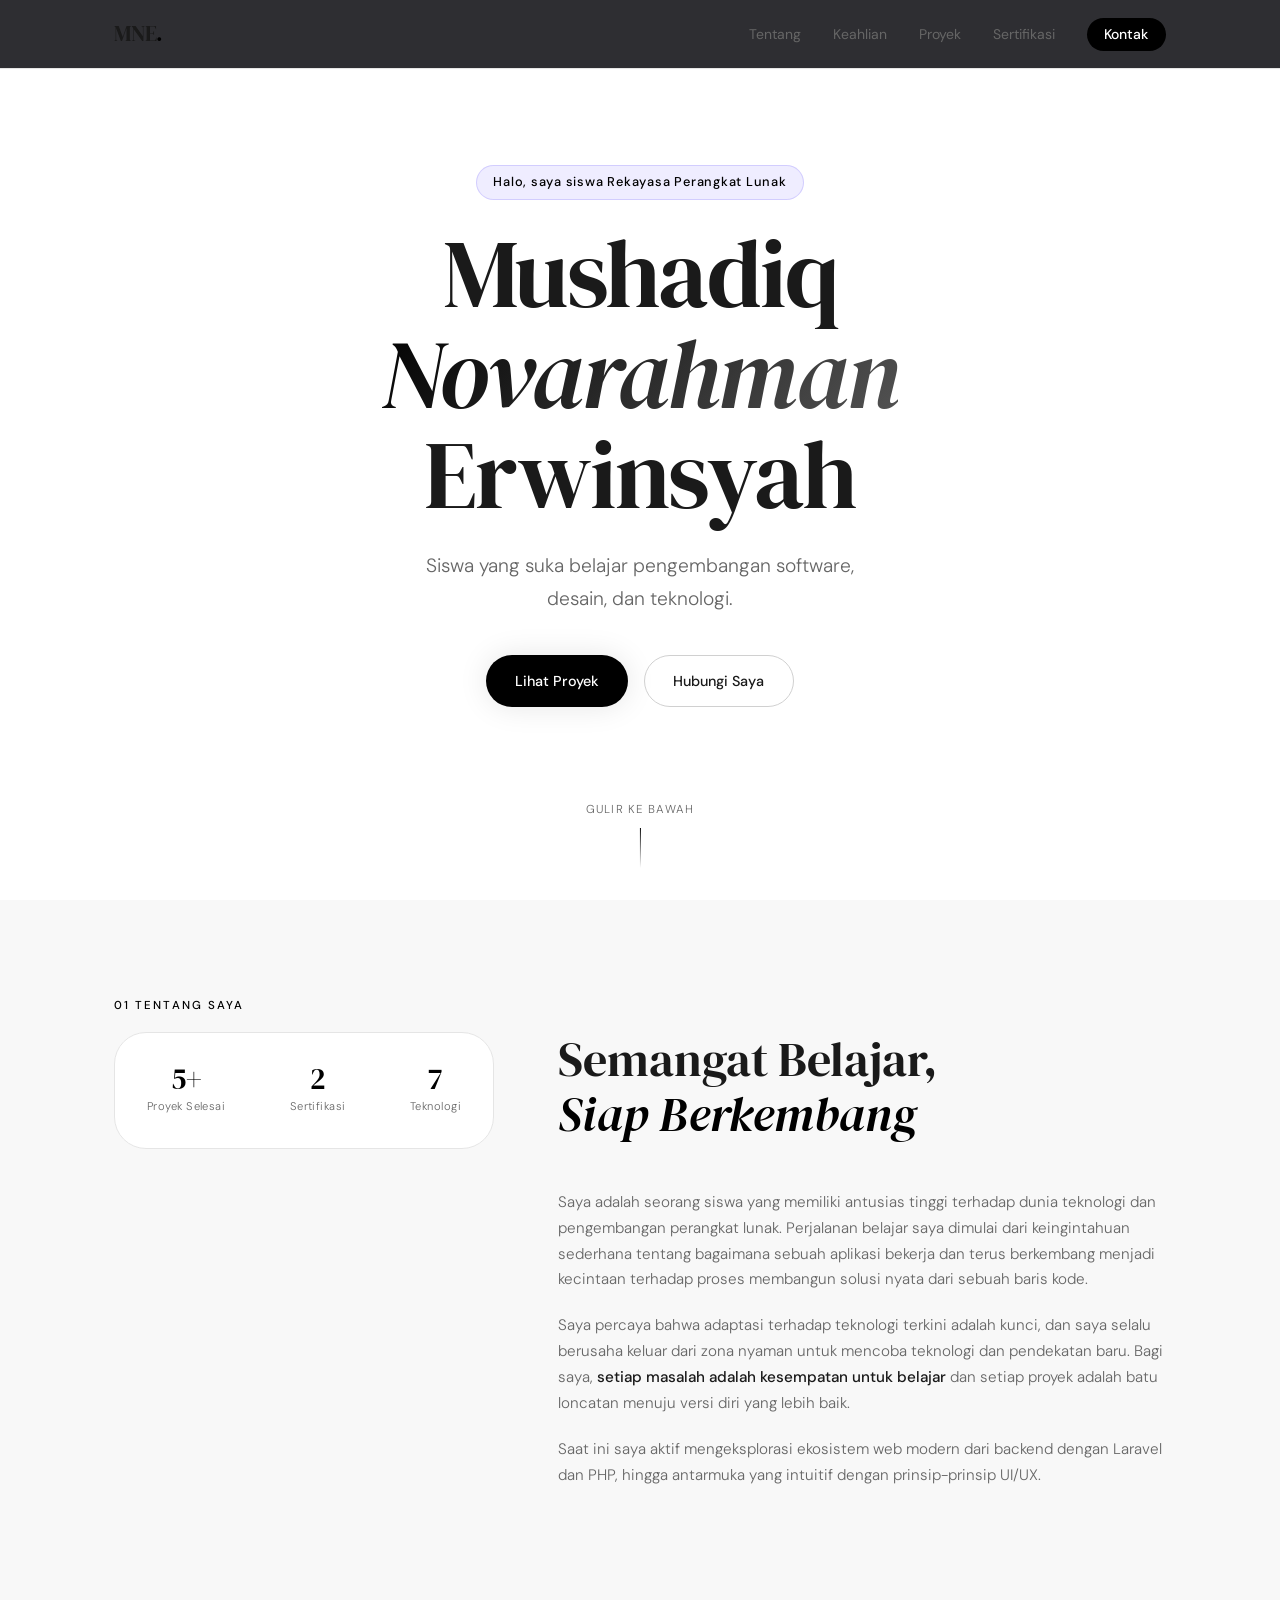
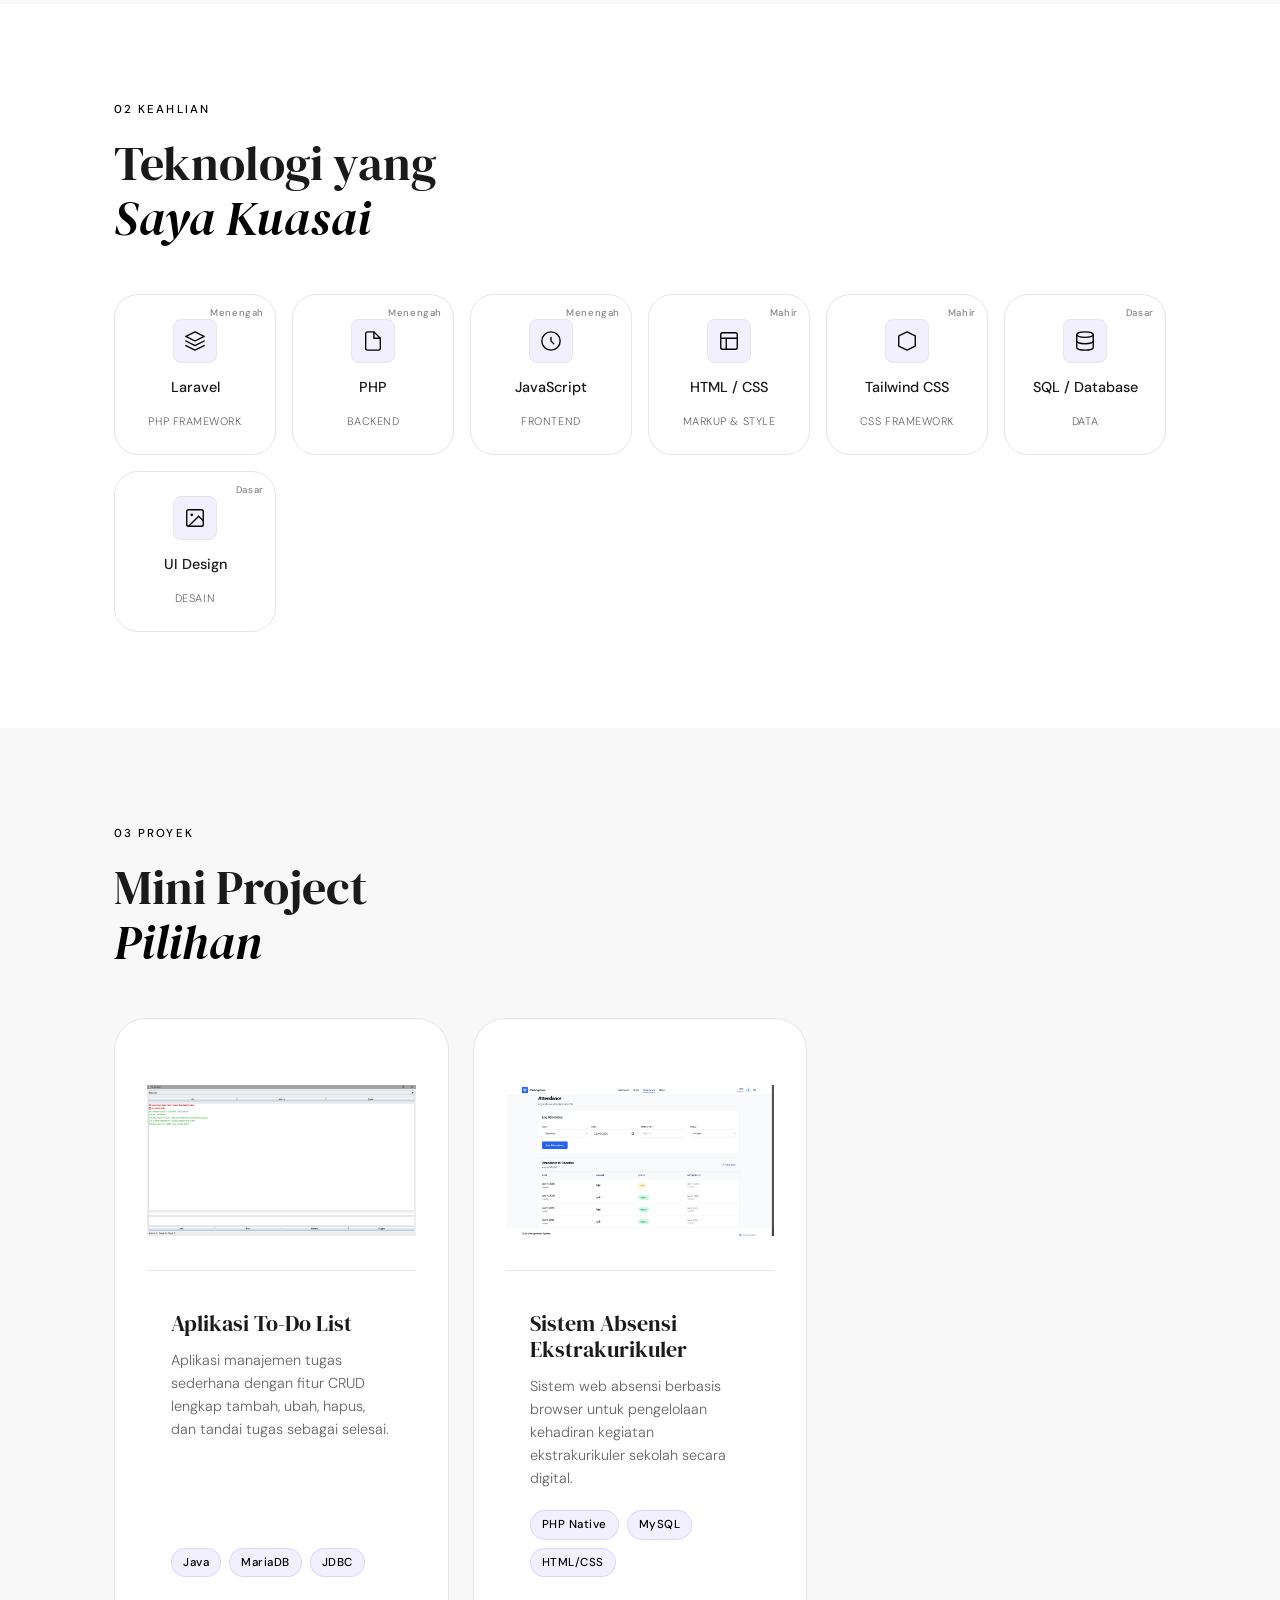
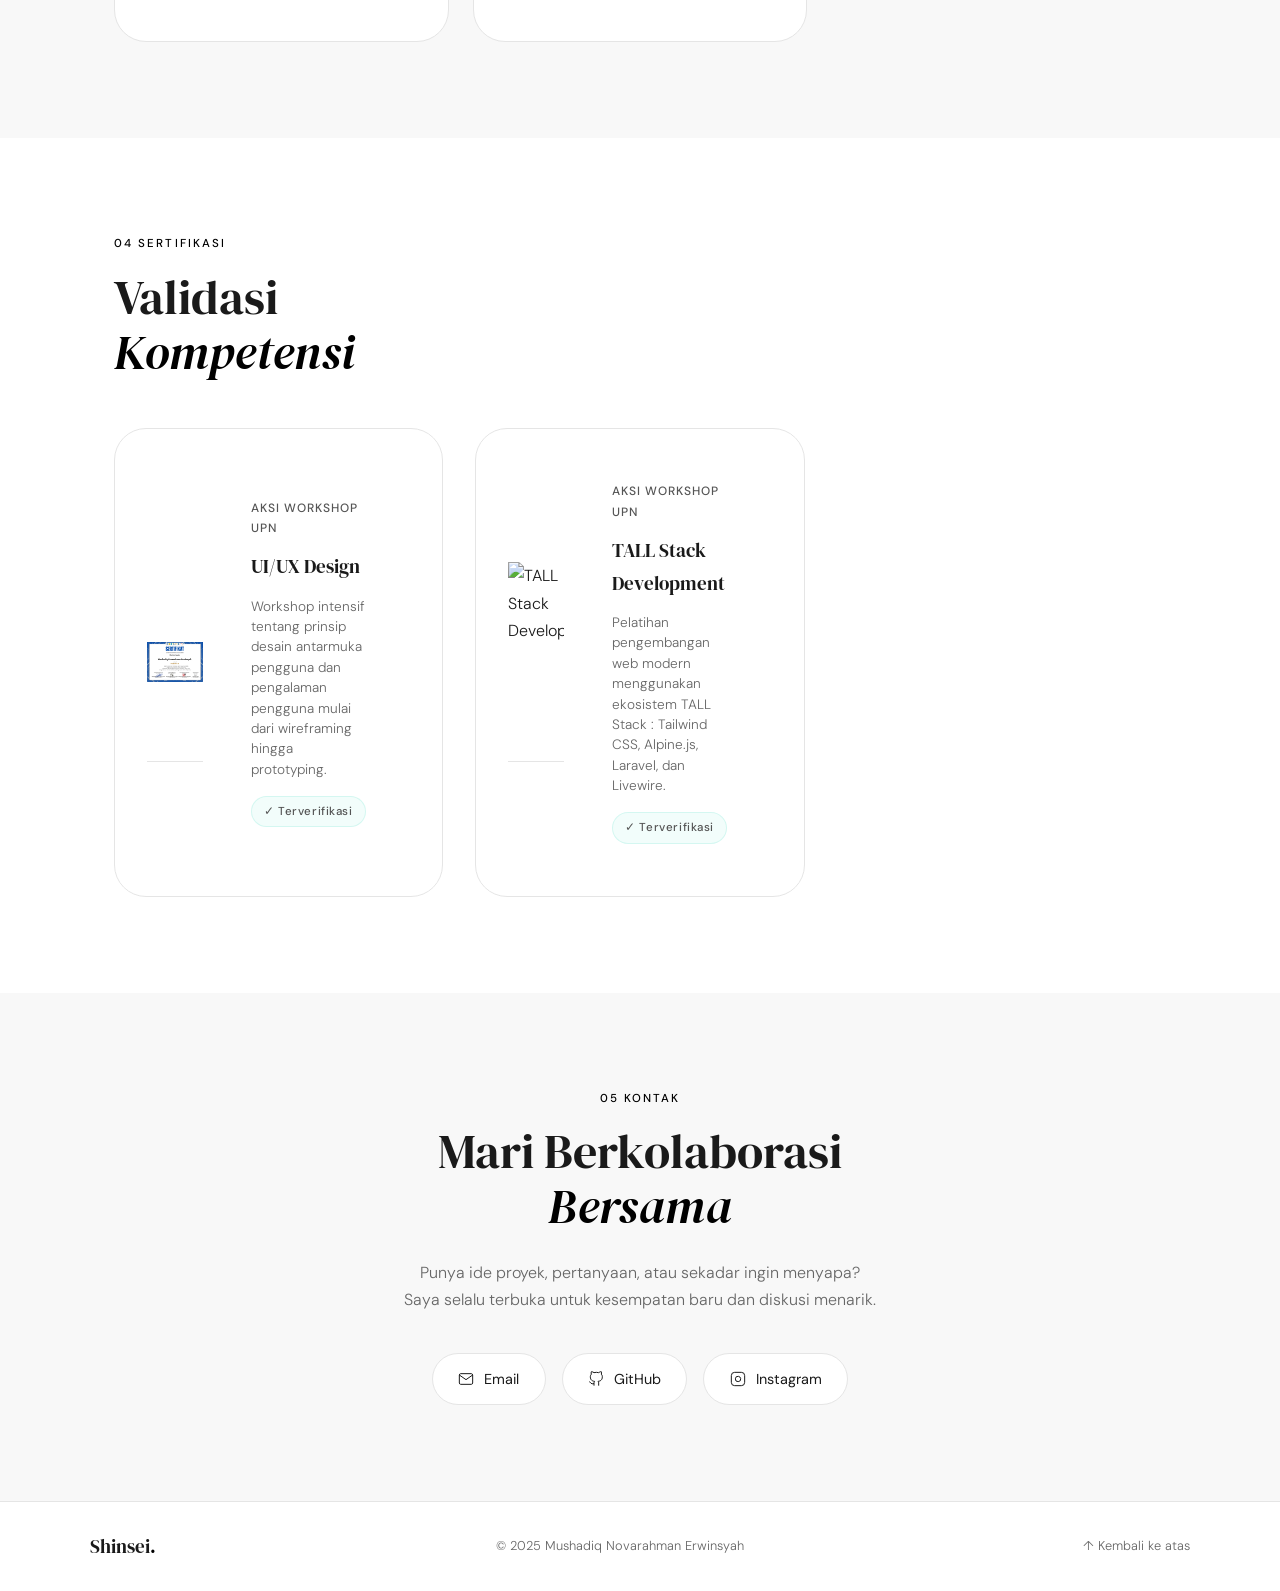
==== commit a87ef5fc: "minor changes" ====
--- a/index.html
+++ b/index.html
@@ -67,14 +67,11 @@
   <!-- ABOUT -->
   <section id="about">
     <div class="container">
-      <div class="section-label">01 — Tentang Saya</div>
+      <div class="section-label">01 Tentang Saya</div>
       <div class="about-grid">
         <div class="about-visual">
           <div class="about-card">
             <div class="about-card-inner">
-              <!-- <div class="avatar-ring">
-                <div class="avatar-initials">MNE</div>
-              </div> -->
               <div class="about-stat-row">
                 <div class="stat">
                   <span class="stat-num">5+</span>
@@ -95,13 +92,13 @@
         <div class="about-text">
           <h2 class="section-title">Semangat Belajar,<br /><em>Siap Berkembang</em></h2>
           <p>
-            Saya adalah seorang siswa yang memiliki antusias tinggi terhadap dunia teknologi dan pengembangan perangkat lunak. Perjalanan belajar saya dimulai dari keingintahuan sederhana tentang bagaimana sebuah aplikasi bekerja — dan terus berkembang menjadi kecintaan terhadap proses membangun solusi nyata dari sebuah baris kode.
+            Saya adalah seorang siswa yang memiliki antusias tinggi terhadap dunia teknologi dan pengembangan perangkat lunak. Perjalanan belajar saya dimulai dari keingintahuan sederhana tentang bagaimana sebuah aplikasi bekerja dan terus berkembang menjadi kecintaan terhadap proses membangun solusi nyata dari sebuah baris kode.
           </p>
           <p>
             Saya percaya bahwa adaptasi terhadap teknologi terkini adalah kunci, dan saya selalu berusaha keluar dari zona nyaman untuk mencoba teknologi dan pendekatan baru. Bagi saya, <strong>setiap masalah adalah kesempatan untuk belajar</strong> dan setiap proyek adalah batu loncatan menuju versi diri yang lebih baik.
           </p>
           <p>
-            Saat ini saya aktif mengeksplorasi ekosistem web modern — dari backend dengan Laravel dan PHP, hingga antarmuka yang intuitif dengan prinsip-prinsip UI/UX.
+            Saat ini saya aktif mengeksplorasi ekosistem web modern dari backend dengan Laravel dan PHP, hingga antarmuka yang intuitif dengan prinsip-prinsip UI/UX.
           </p>
         </div>
       </div>
@@ -111,7 +108,7 @@
   <!-- SKILLS -->
   <section id="skills">
     <div class="container">
-      <div class="section-label">02 — Keahlian</div>
+      <div class="section-label">02 Keahlian</div>
       <h2 class="section-title">Teknologi yang<br /><em>Saya Kuasai</em></h2>
       <div class="skills-grid">
         <div class="skill-card" data-level="Menengah">
@@ -170,7 +167,7 @@
   <!-- PROJECTS -->
   <section id="projects">
     <div class="container">
-      <div class="section-label">03 — Proyek</div>
+      <div class="section-label">03 Proyek</div>
       <h2 class="section-title">Mini Project<br /><em>Pilihan</em></h2>
       <div class="projects-grid">
 
@@ -180,7 +177,7 @@
           </div>
           <div class="project-info">
             <h3 class="project-title">Aplikasi To-Do List</h3>
-            <p class="project-desc">Aplikasi manajemen tugas sederhana dengan fitur CRUD lengkap — tambah, ubah, hapus, dan tandai tugas sebagai selesai.</p>
+            <p class="project-desc">Aplikasi manajemen tugas sederhana dengan fitur CRUD lengkap tambah, ubah, hapus, dan tandai tugas sebagai selesai.</p>
             <div class="project-tags">
               <span>Java</span>
               <span>MariaDB</span>
@@ -217,7 +214,7 @@
   <!-- CERTIFICATIONS -->
   <section id="certifications">
     <div class="container">
-      <div class="section-label">04 — Sertifikasi</div>
+      <div class="section-label">04 Sertifikasi</div>
       <h2 class="section-title">Validasi<br /><em>Kompetensi</em></h2>
       <div class="cert-grid">
 
@@ -228,7 +225,7 @@
           <div class="cert-info">
             <span class="cert-issuer">Aksi Workshop UPN</span>
             <h3 class="cert-title">UI/UX Design</h3>
-            <p class="cert-desc">Workshop intensif tentang prinsip desain antarmuka pengguna dan pengalaman pengguna — mulai dari wireframing hingga prototyping.</p>
+            <p class="cert-desc">Workshop intensif tentang prinsip desain antarmuka pengguna dan pengalaman pengguna mulai dari wireframing hingga prototyping.</p>
             <div class="cert-badge">✓ Terverifikasi</div>
           </div>
         </div>
@@ -240,7 +237,7 @@
           <div class="cert-info">
             <span class="cert-issuer">Aksi Workshop UPN</span>
             <h3 class="cert-title">TALL Stack Development</h3>
-            <p class="cert-desc">Pelatihan pengembangan web modern menggunakan ekosistem TALL Stack — Tailwind CSS, Alpine.js, Laravel, dan Livewire.</p>
+            <p class="cert-desc">Pelatihan pengembangan web modern menggunakan ekosistem TALL Stack : Tailwind CSS, Alpine.js, Laravel, dan Livewire.</p>
             <div class="cert-badge">✓ Terverifikasi</div>
           </div>
         </div>
@@ -253,7 +250,7 @@
   <section id="contact">
     <div class="container">
       <div class="contact-inner">
-        <div class="section-label">05 — Kontak</div>
+        <div class="section-label">05 Kontak</div>
         <h2 class="section-title contact-title">Mari Berkolaborasi<br /><em>Bersama</em></h2>
         <p class="contact-sub">
           Punya ide proyek, pertanyaan, atau sekadar ingin menyapa?<br />
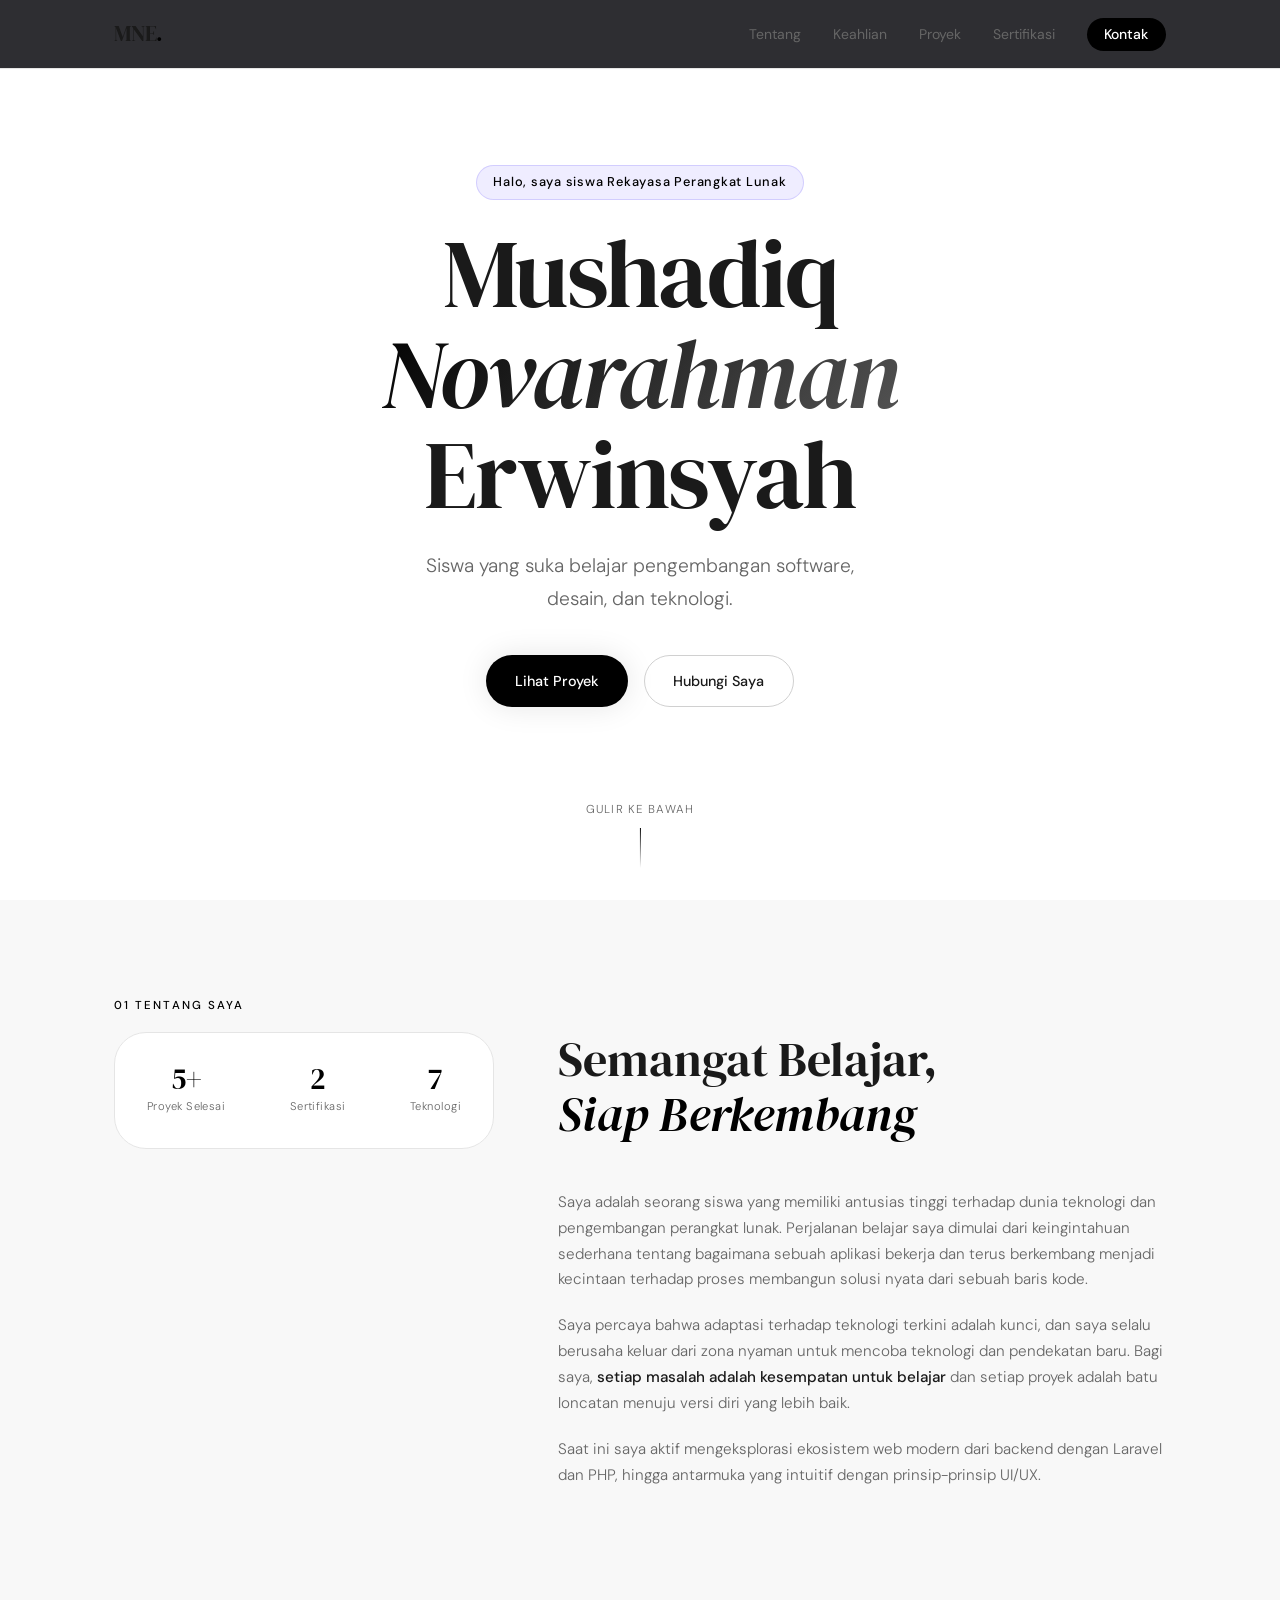
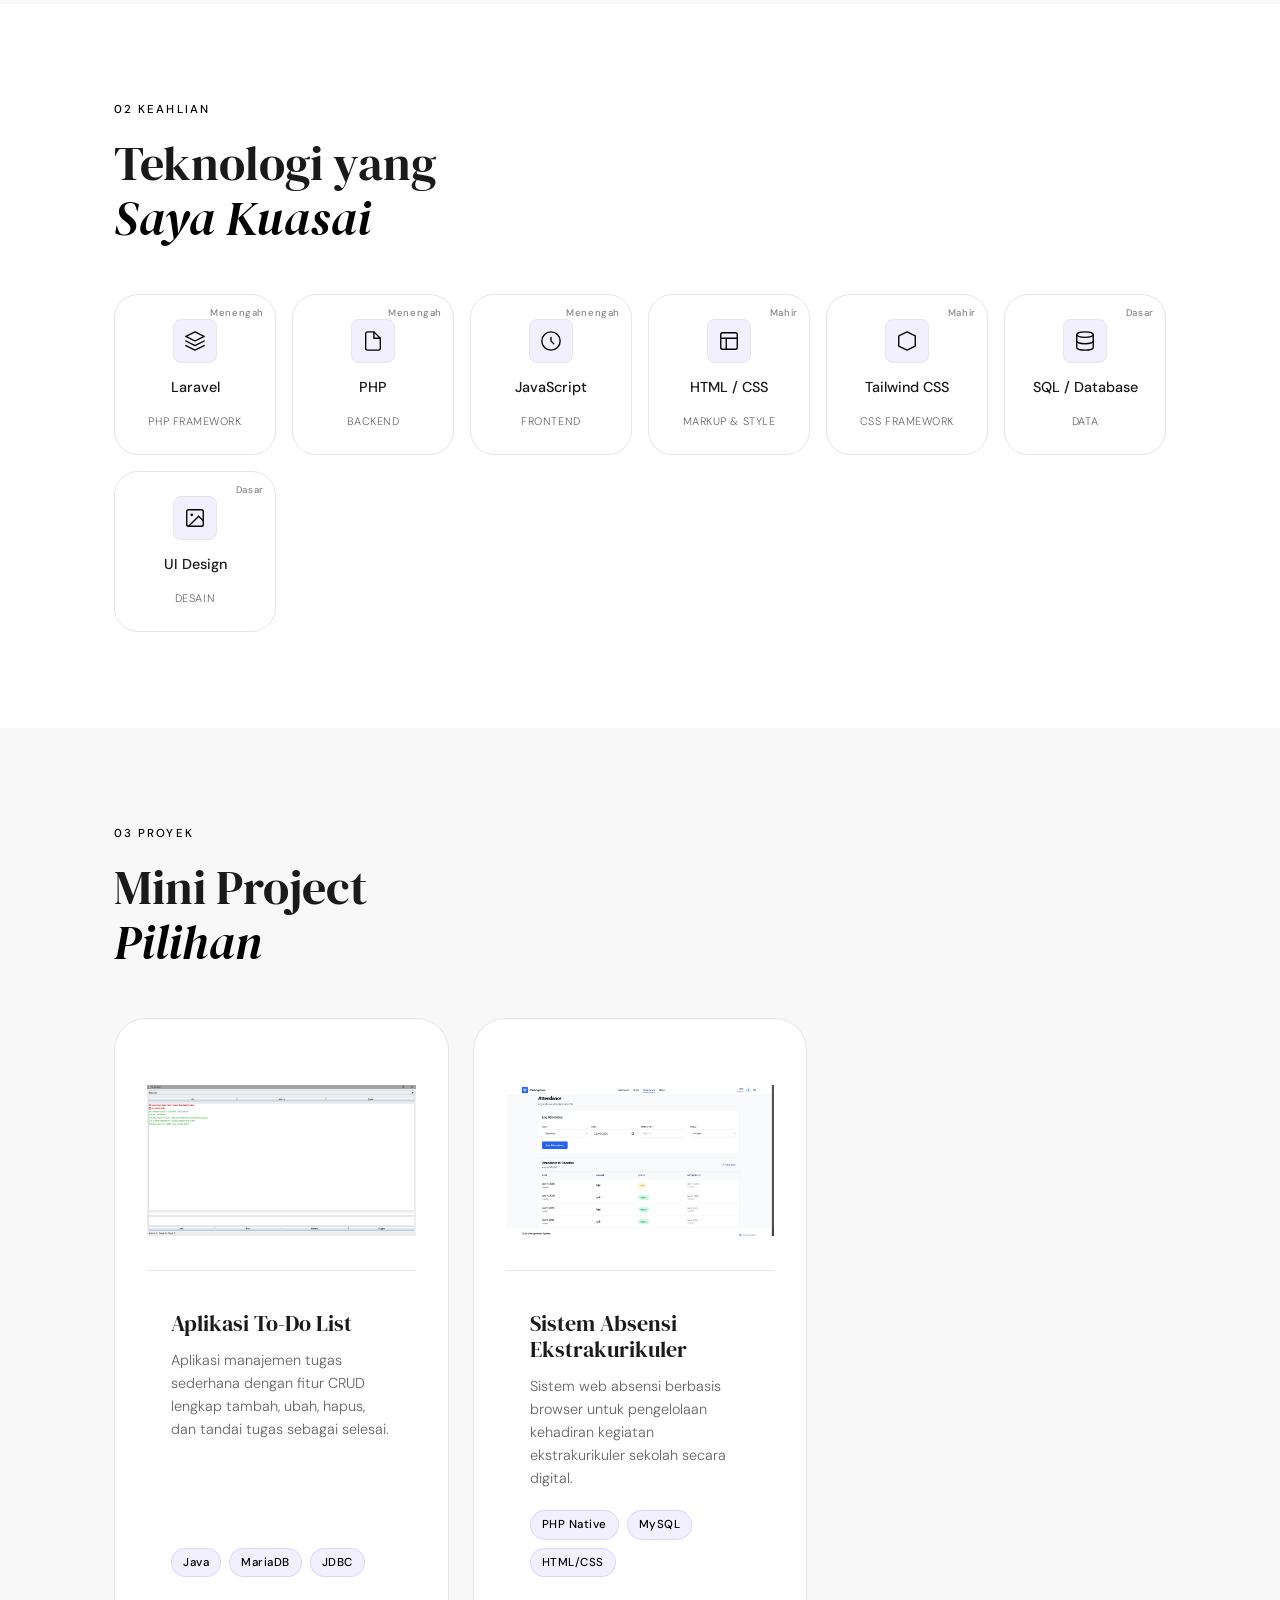
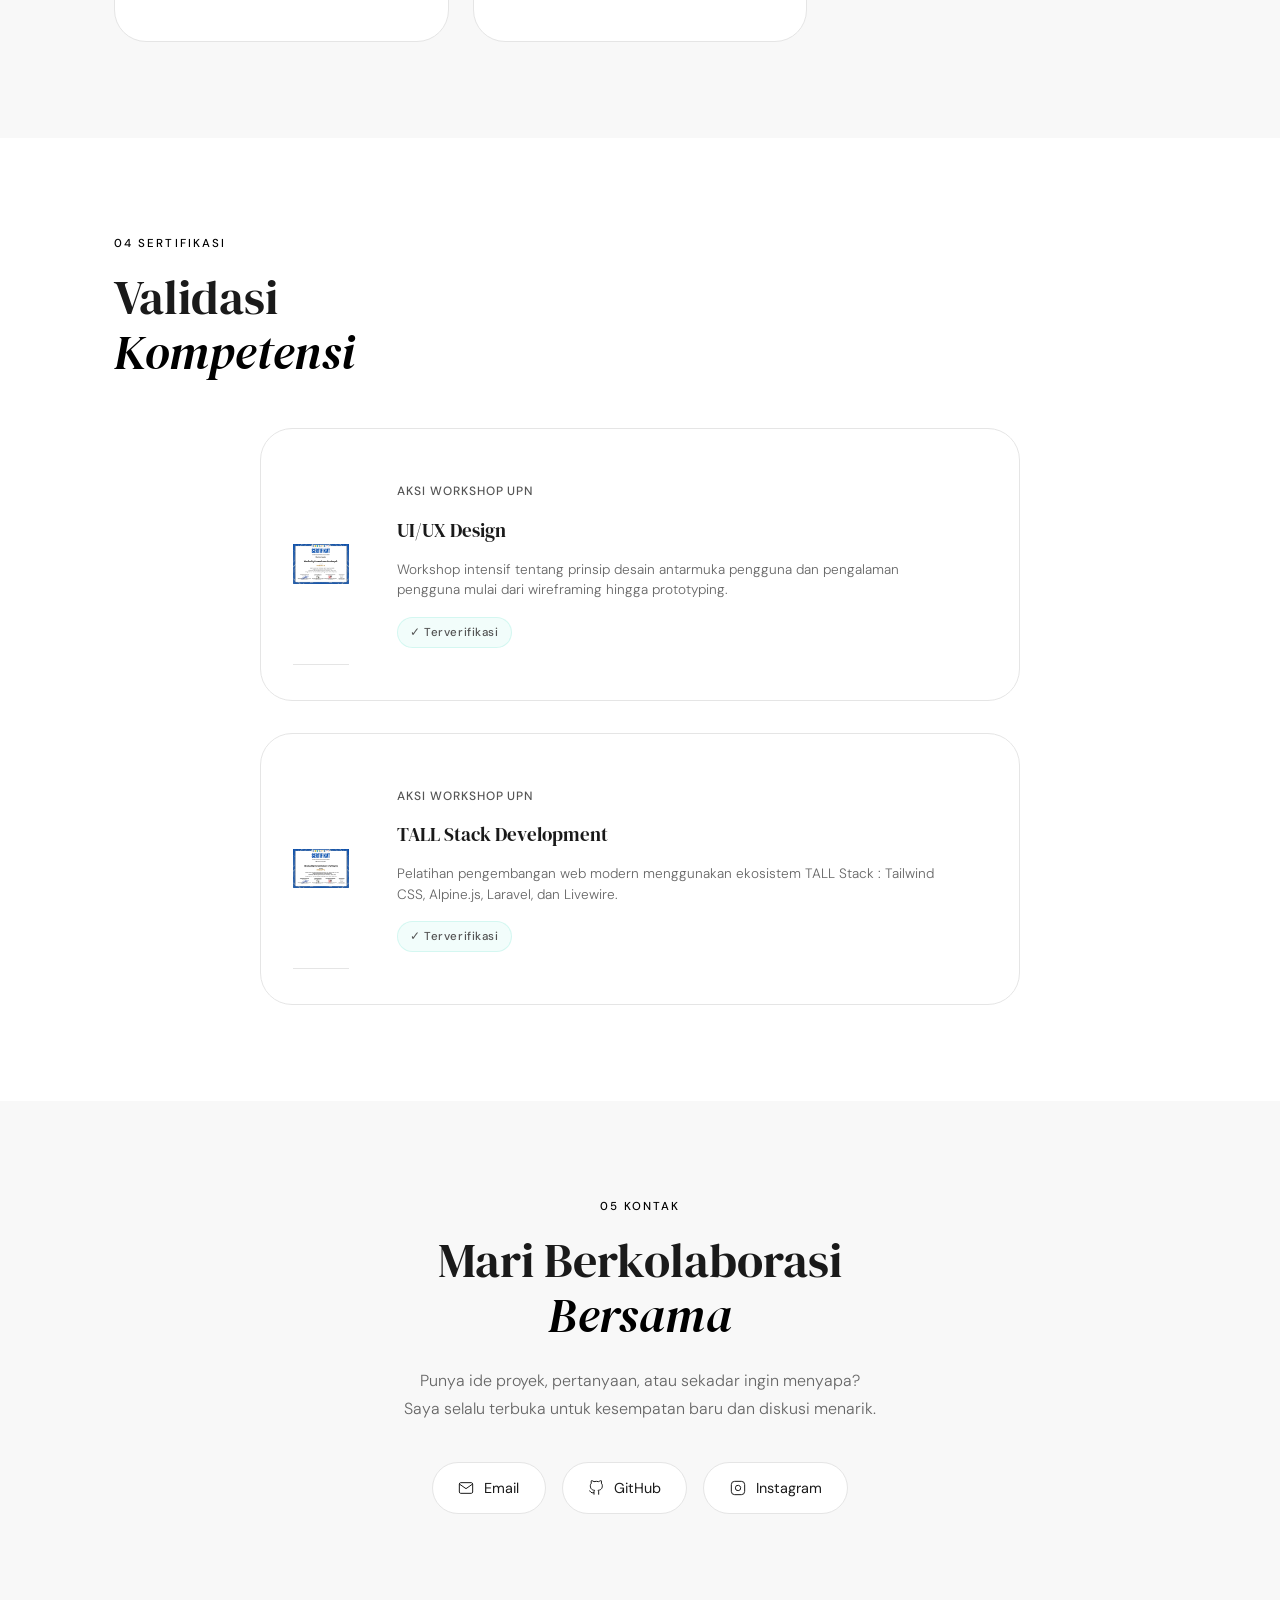
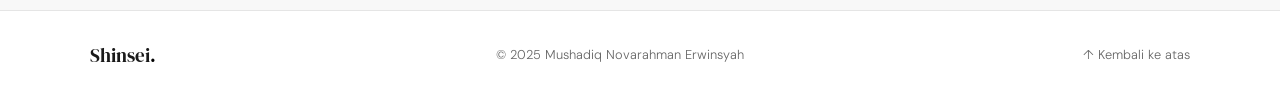
==== commit b25b944c: "Certificate UI changes" ====
--- a/index.html
+++ b/index.html
@@ -232,7 +232,7 @@
 
         <div class="cert-card">
           <div class="cert-image">
-            <img src="images/certifications/TALL Stack UPN.jpg" alt="TALL Stack Development">
+            <img src="images/certifications/TALL.jpg" alt="TALL Stack Development">
           </div>
           <div class="cert-info">
             <span class="cert-issuer">Aksi Workshop UPN</span>
--- a/style.css
+++ b/style.css
@@ -665,8 +665,10 @@
    =========================== */
 .cert-grid {
   display: grid;
-  grid-template-columns: repeat(auto-fill, minmax(280px, 1fr));
+  grid-template-columns: 1fr;
   gap: 2rem;
+  max-width: 760px;
+  margin: 0 auto;
 }
 
 .cert-card {
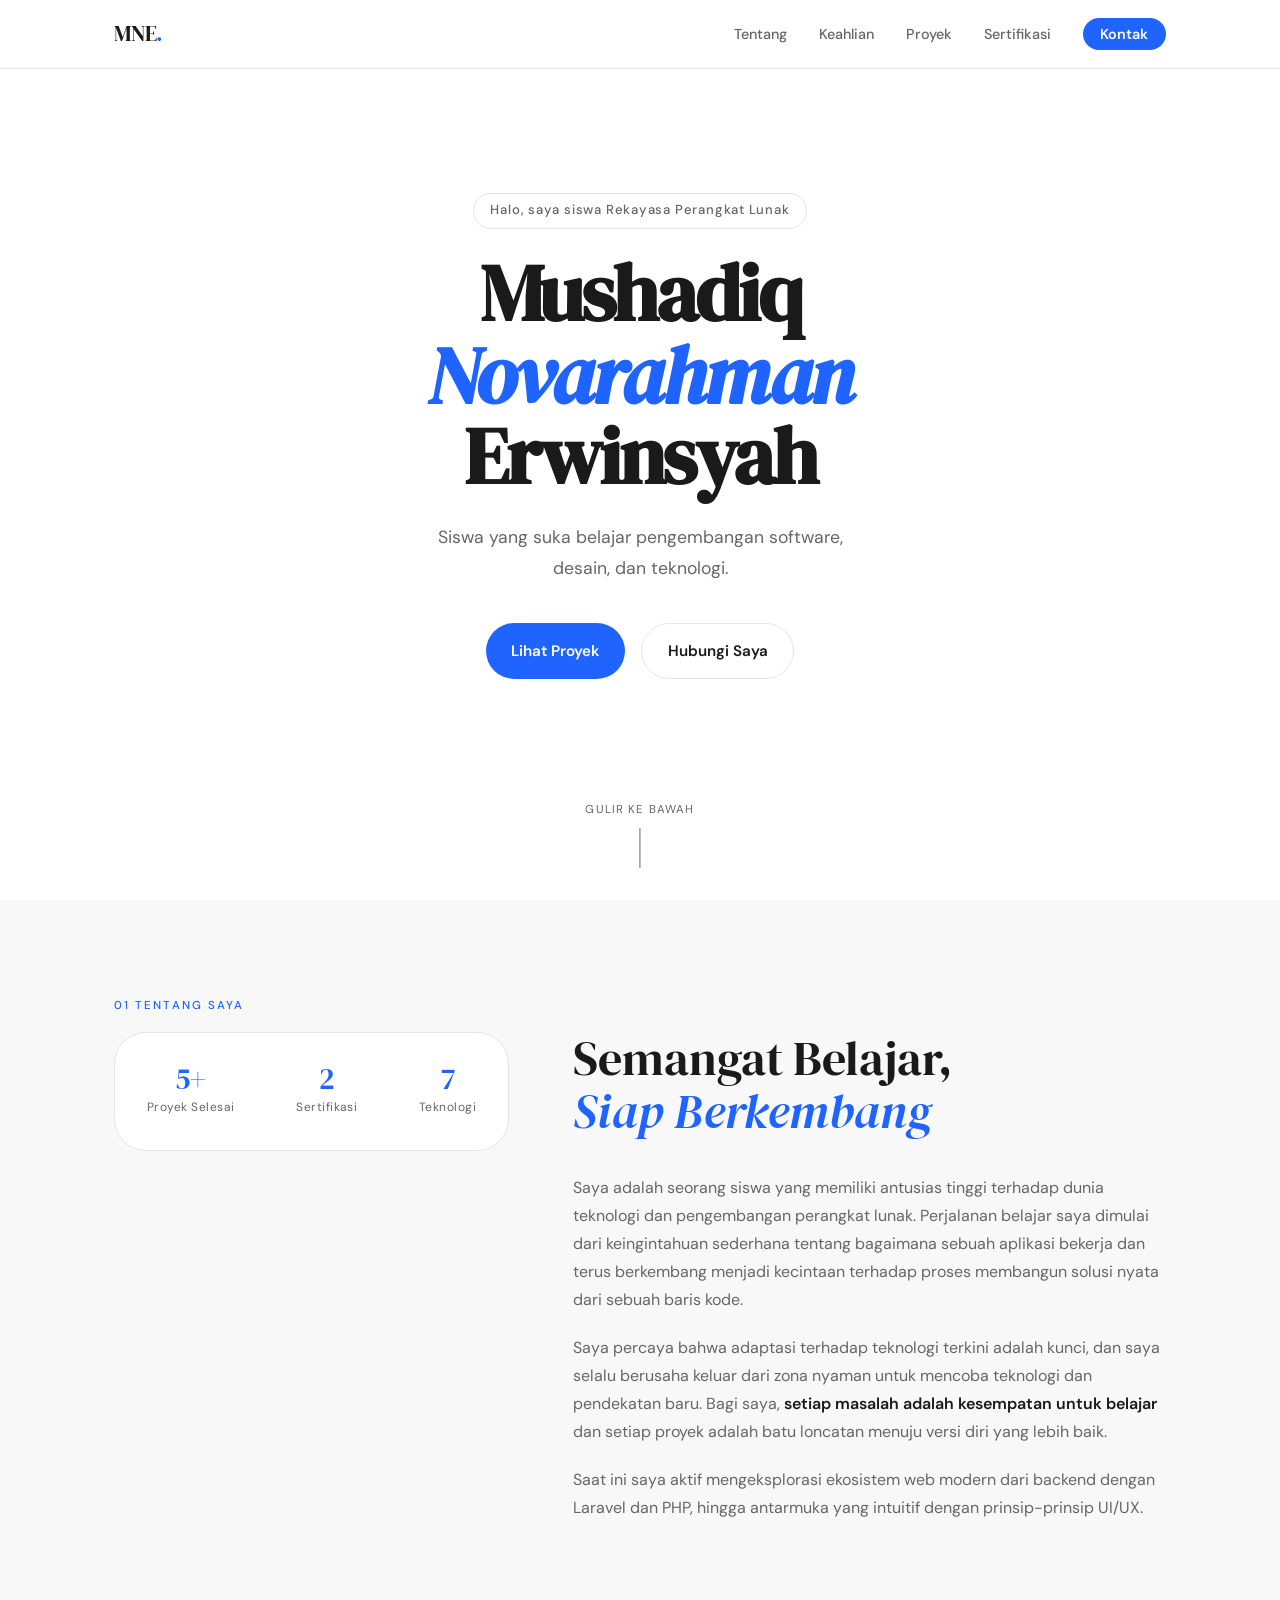
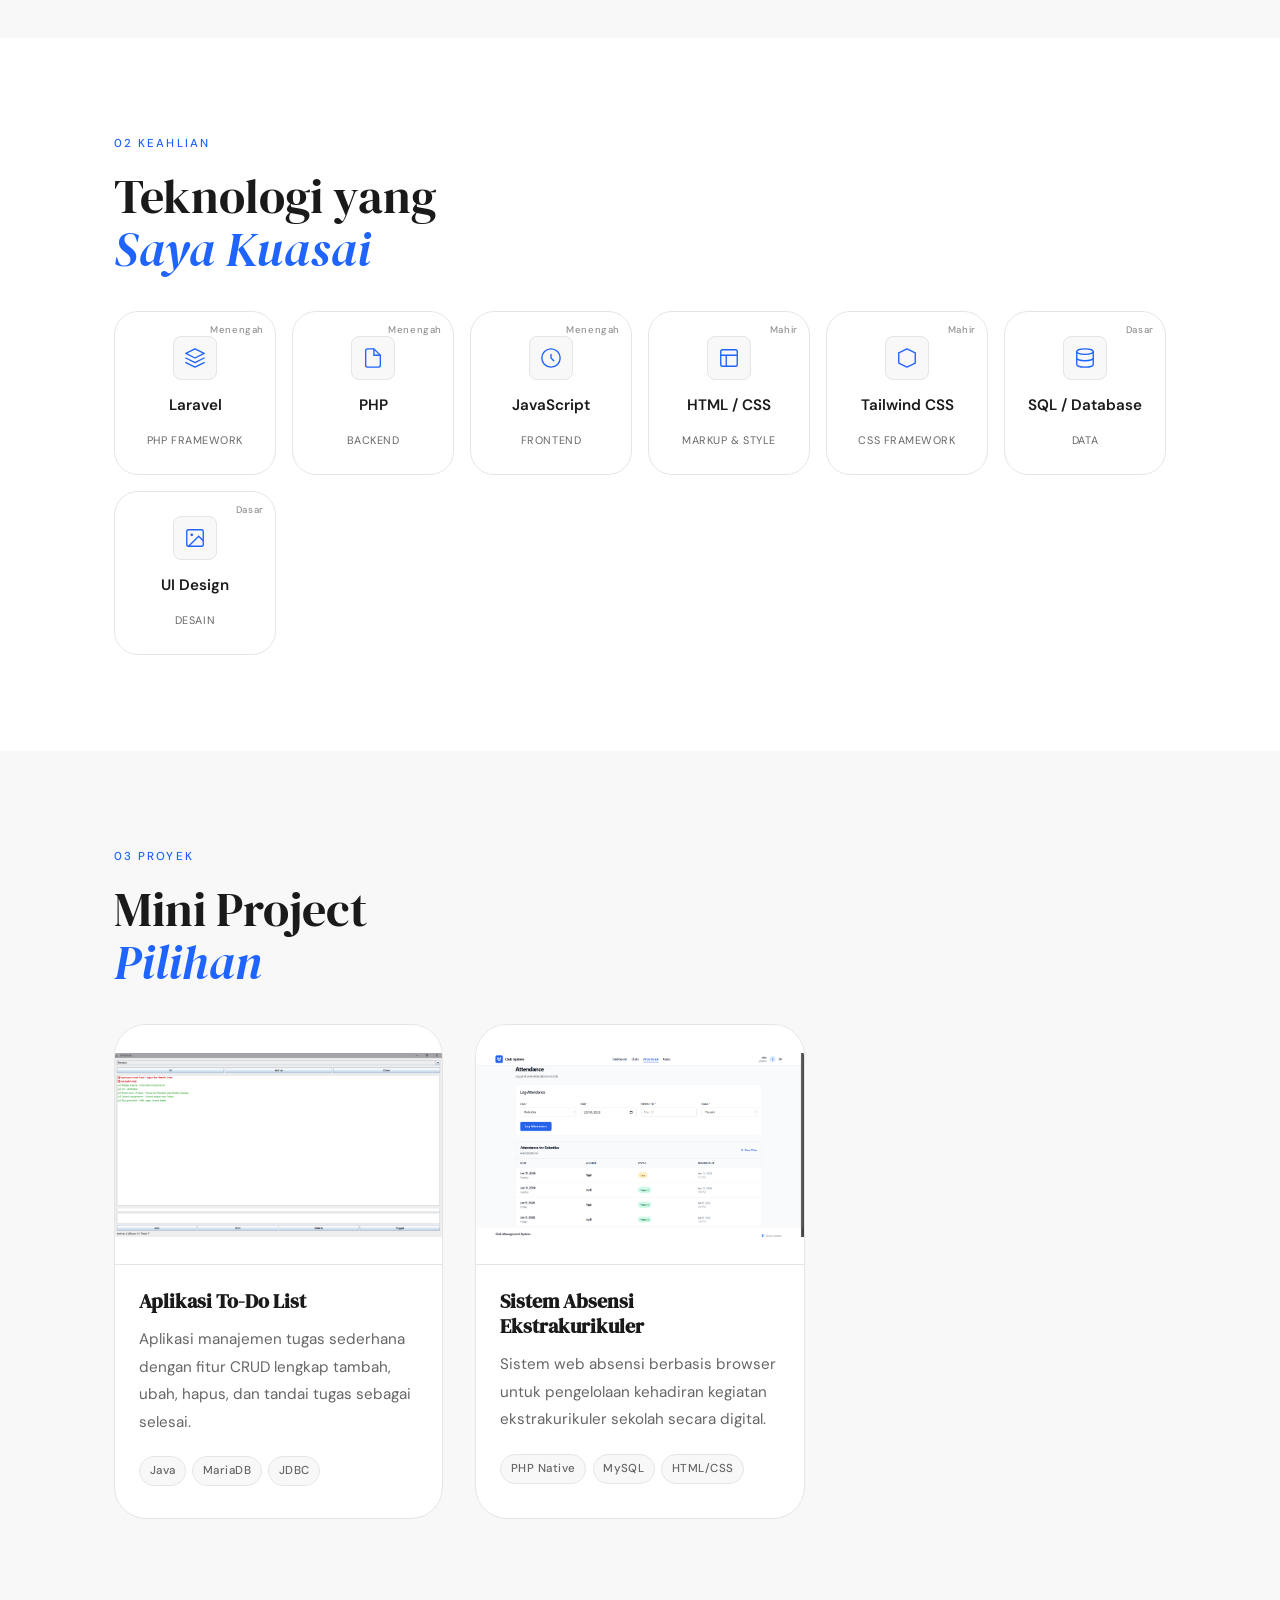
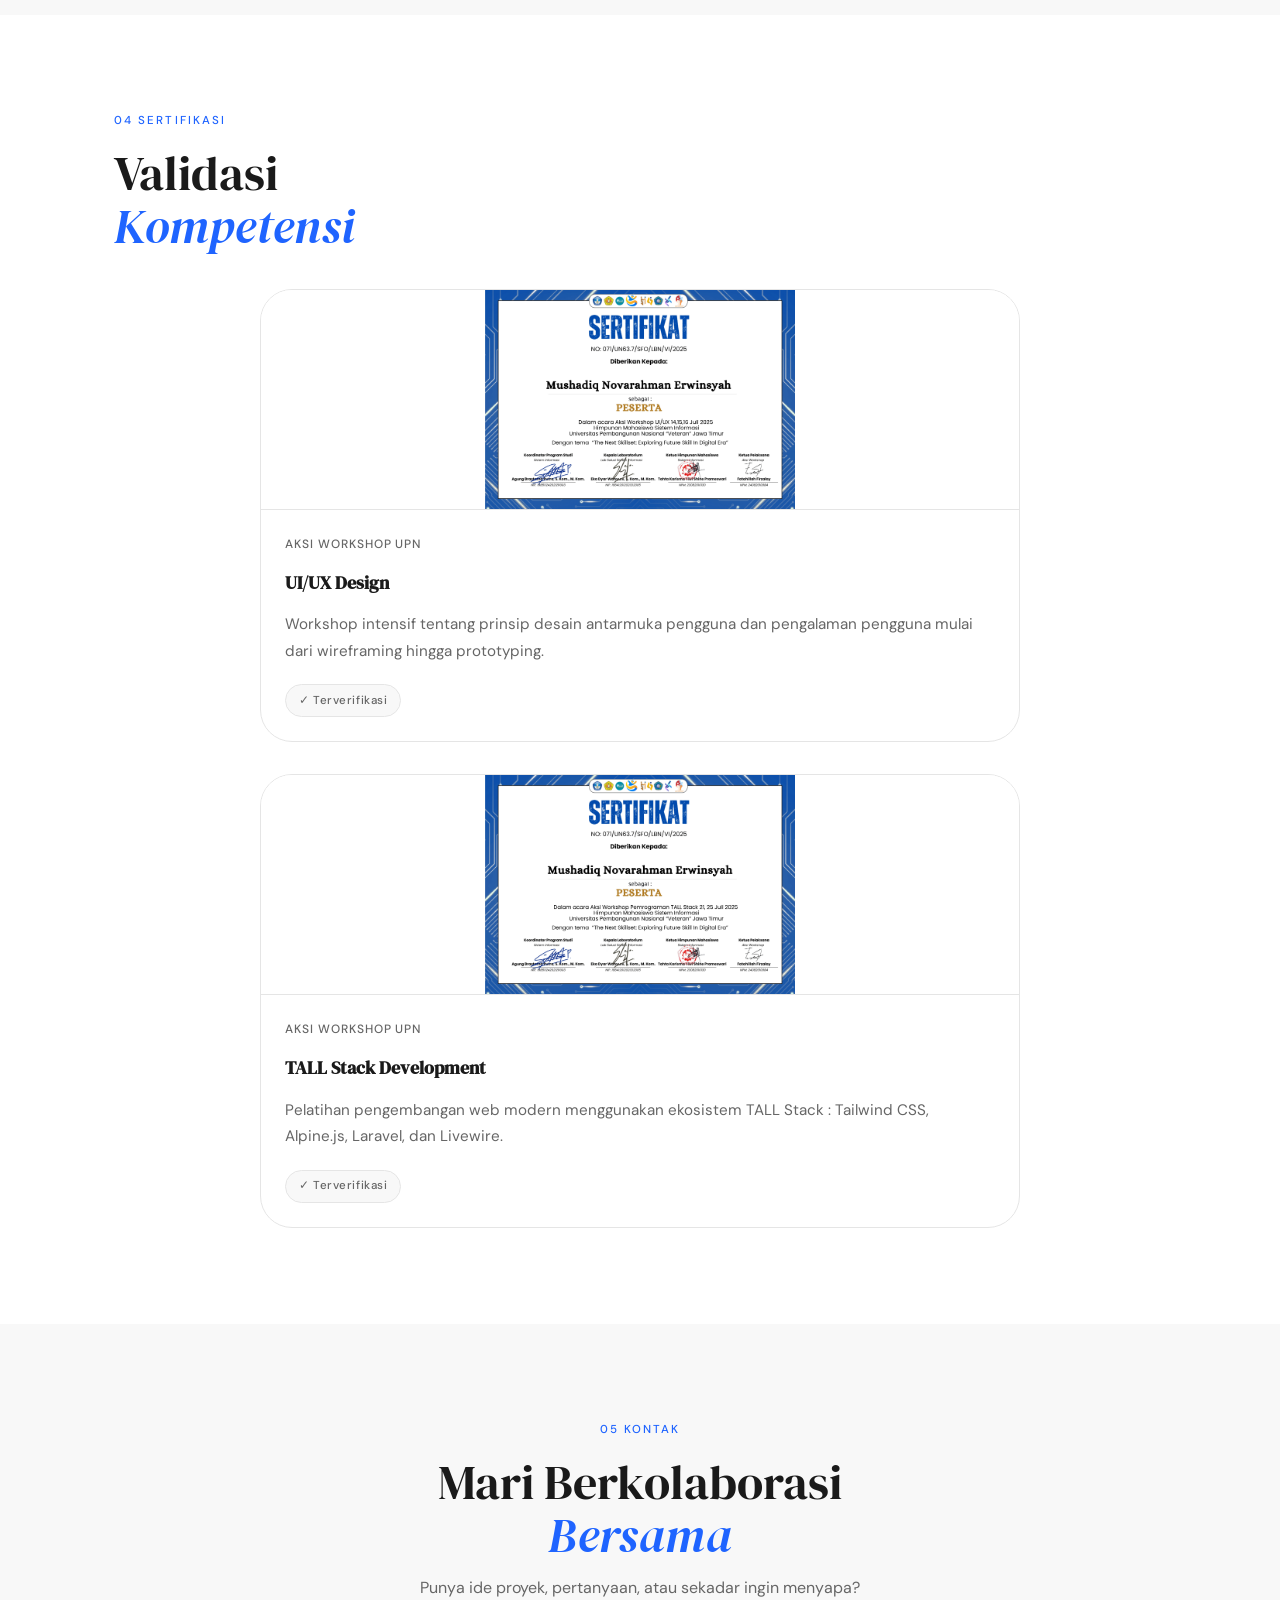
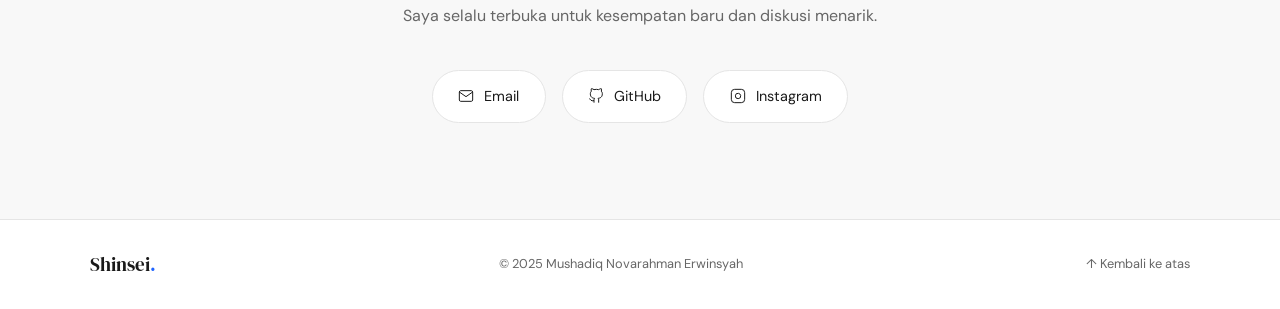
==== commit c6a85cfb: "wrong email address fix" ====
--- a/index.html
+++ b/index.html
@@ -257,7 +257,7 @@
           Saya selalu terbuka untuk kesempatan baru dan diskusi menarik.
         </p>
         <div class="contact-links">
-          <a href="mailto:mushadiq505@gmail.com" class="contact-btn">
+          <a href="mailto:mnovarahman505@gmail.com" class="contact-btn">
             <svg viewBox="0 0 24 24" fill="none" stroke="currentColor" stroke-width="1.5"><path d="M4 4h16c1.1 0 2 .9 2 2v12c0 1.1-.9 2-2 2H4c-1.1 0-2-.9-2-2V6c0-1.1.9-2 2-2z"/><polyline points="22,6 12,13 2,6"/></svg>
             Email
           </a>
--- a/style.css
+++ b/style.css
@@ -1,4 +1,4 @@
-/* ===========================
+﻿/* ===========================
    CSS VARIABLES & RESET
    =========================== */
 :root {
@@ -9,9 +9,9 @@
   --border-h:  #d0d0d0;
   --text:      #1a1a1a;
   --text-muted:#666666;
-  --accent:    #000000;
-  --accent-2:  #555555;
-  --accent-glow: rgba(0,0,0,.1);
+  --accent:    #1f64ff;
+  --accent-2:  #1556e0;
+  --accent-glow: rgba(31,100,255,.12);
 
   --font-display: 'DM Serif Display', Georgia, serif;
   --font-body:    'DM Sans', sans-serif;
@@ -33,8 +33,8 @@
   background: var(--bg);
   color: var(--text);
   font-family: var(--font-body);
-  font-weight: 300;
-  line-height: 1.7;
+  font-weight: 400;
+  line-height: 1.75;
   overflow-x: hidden;
 }
 
@@ -81,9 +81,9 @@
 .section-title {
   font-family: var(--font-display);
   font-size: clamp(2rem, 4vw, 3rem);
-  font-weight: 400;
-  line-height: 1.15;
-  margin-bottom: 3rem;
+  font-weight: 500;
+  line-height: 1.1;
+  margin-bottom: 2.25rem;
   color: var(--text);
 }
 
@@ -99,9 +99,10 @@
   position: fixed;
   top: 0; left: 0; right: 0;
   z-index: 100;
-  background: rgba(255,255,255,.95);
+  background: #ffffff;
   border-bottom: 1px solid var(--border);
-  transition: background .3s;
+  box-shadow: 0 10px 35px rgba(0,0,0,.04);
+  transition: background .3s, border-color .3s, box-shadow .3s;
 }
 
 .nav-inner {
@@ -116,7 +117,7 @@
 
 .nav-logo {
   font-family: var(--font-display);
-  font-size: 1.4rem;
+  font-size: 1.35rem;
   letter-spacing: -.01em;
 }
 
@@ -127,24 +128,31 @@
 }
 
 .nav-links a {
-  font-size: .875rem;
-  font-weight: 400;
+  font-size: .9rem;
+  font-weight: 500;
   color: var(--text-muted);
   transition: color .2s;
 }
 
-.nav-links a:hover { color: var(--text); }
+.nav-links a:hover,
+.nav-links a:focus,
+.nav-links a.active {
+  color: var(--accent);
+}
 
 .nav-cta {
   background: var(--accent) !important;
   color: #fff !important;
   padding: .45rem 1.1rem;
   border-radius: 100px;
-  font-weight: 500 !important;
-  transition: opacity .2s !important;
-}
-
-.nav-cta:hover { opacity: .7; }
+  font-weight: 600 !important;
+  transition: all .2s !important;
+}
+
+.nav-cta:hover {
+  opacity: .95;
+  background: var(--accent-2) !important;
+}
 
 .burger {
   display: none;
@@ -174,7 +182,7 @@
   flex-direction: column;
   gap: 0;
   border-top: 1px solid var(--border);
-  background: rgba(255,255,255,.98);
+  background: #ffffff !important;
 }
 
 .nav-mobile a {
@@ -185,7 +193,12 @@
   transition: color .2s, background .2s;
 }
 
-.nav-mobile a:hover { color: var(--text); background: var(--bg-2); }
+.nav-mobile a:hover,
+.nav-mobile a:focus,
+.nav-mobile a.active {
+  color: var(--accent);
+  background: rgba(31,100,255,.08);
+}
 
 .nav-mobile.open { display: flex; }
 
@@ -207,42 +220,13 @@
   position: absolute;
   inset: 0;
   pointer-events: none;
+}
+
+.hero-grid,
+.blob,
+.blob-1,
+.blob-2 {
   display: none;
-}
-
-.hero-grid {
-  position: absolute;
-  inset: 0;
-  background-image: none;
-  background-size: 50px 50px;
-  mask-image: radial-gradient(ellipse 80% 80% at 50% 50%, black 30%, transparent 100%);
-}
-
-.blob {
-  position: absolute;
-  border-radius: 50%;
-  filter: blur(90px);
-  opacity: 0;
-  display: none;
-}
-
-.blob-1 {
-  width: 500px; height: 500px;
-  background: var(--accent);
-  top: -150px; right: -100px;
-  animation: none;
-}
-
-.blob-2 {
-  width: 400px; height: 400px;
-  background: var(--accent-2);
-  bottom: -100px; left: -80px;
-  animation: none;
-}
-
-@keyframes float {
-  0%,100% { transform: translate(0,0); }
-  50%      { transform: translate(20px, -30px); }
 }
 
 .hero-content {
@@ -257,7 +241,7 @@
   background: transparent;
   border: 1px solid var(--border);
   color: var(--text-muted);
-  font-size: .8rem;
+  font-size: .82rem;
   font-weight: 500;
   letter-spacing: .06em;
   padding: .35rem 1rem;
@@ -267,10 +251,10 @@
 
 .hero-name {
   font-family: var(--font-display);
-  font-size: clamp(2.8rem, 8vw, 6rem);
-  font-weight: 400;
-  line-height: 1.05;
-  letter-spacing: -.02em;
+  font-size: clamp(3rem, 8vw, 5rem);
+  font-weight: 600;
+  line-height: 1.02;
+  letter-spacing: -.03em;
   margin-bottom: 1.5rem;
 }
 
@@ -280,9 +264,9 @@
 }
 
 .hero-tagline {
-  font-size: clamp(1rem, 2vw, 1.2rem);
-  color: var(--text-muted);
-  font-weight: 300;
+  font-size: clamp(1rem, 2vw, 1.1rem);
+  color: var(--text-muted);
+  font-weight: 400;
   max-width: 520px;
   margin: 0 auto 2.5rem;
 }
@@ -303,11 +287,11 @@
   display: inline-flex;
   align-items: center;
   gap: .5rem;
-  padding: .8rem 1.8rem;
+  padding: .85rem 1.6rem;
   border-radius: 100px;
   font-family: var(--font-body);
-  font-size: .9rem;
-  font-weight: 500;
+  font-size: .95rem;
+  font-weight: 600;
   transition: all .25s;
   cursor: pointer;
   border: none;
@@ -316,12 +300,11 @@
 .btn-primary {
   background: var(--accent);
   color: #fff;
-  box-shadow: none;
 }
 
 .btn-primary:hover {
-  transform: translateY(-2px);
-  opacity: .85;
+  transform: translateY(-1px);
+  opacity: .92;
 }
 
 .btn-ghost {
@@ -333,7 +316,7 @@
 .btn-ghost:hover {
   background: var(--bg-2);
   border-color: var(--border-h);
-  transform: translateY(-2px);
+  transform: translateY(-1px);
 }
 
 /* ===========================
@@ -390,7 +373,7 @@
 
 .about-grid {
   display: grid;
-  grid-template-columns: 1fr 1.6fr;
+  grid-template-columns: 1fr 1.5fr;
   gap: 4rem;
   align-items: start;
 }
@@ -420,31 +403,9 @@
   display: flex;
   align-items: center;
   justify-content: center;
-  position: relative;
-}
-
-.avatar-ring::before {
-  content: '';
-  position: absolute;
-  inset: -3px;
-  border-radius: 50%;
-  background: transparent;
-  z-index: -1;
-}
-
-.avatar-ring::after {
-  content: '';
-  position: absolute;
-  inset: 3px;
-  border-radius: 50%;
-  background: var(--bg-card);
-  z-index: 0;
-  display: none;
 }
 
 .avatar-initials {
-  position: relative;
-  z-index: 1;
   font-family: var(--font-display);
   font-size: 1.6rem;
   color: var(--text);
@@ -472,7 +433,7 @@
 }
 
 .stat-label {
-  font-size: .7rem;
+  font-size: .75rem;
   color: var(--text-muted);
   text-align: center;
   letter-spacing: .04em;
@@ -481,17 +442,17 @@
 .about-text p {
   color: var(--text-muted);
   margin-bottom: 1.25rem;
-  font-size: .95rem;
-}
-
-.about-text strong { color: var(--text); font-weight: 500; }
+  font-size: 1rem;
+}
+
+.about-text strong { color: var(--text); font-weight: 600; }
 
 /* ===========================
    SKILLS
    =========================== */
 .skills-grid {
   display: grid;
-  grid-template-columns: repeat(auto-fill, minmax(145px, 1fr));
+  grid-template-columns: repeat(auto-fill, minmax(160px, 1fr));
   gap: 1rem;
 }
 
@@ -543,8 +504,8 @@
 .skill-icon svg { width: 22px; height: 22px; }
 
 .skill-name {
-  font-weight: 500;
-  font-size: .9rem;
+  font-weight: 600;
+  font-size: .95rem;
 }
 
 .skill-badge {
@@ -583,7 +544,7 @@
 
 .project-image {
   width: 100%;
-  height: 220px;
+  height: 240px;
   background: var(--bg-2);
   border-bottom: 1px solid var(--border);
   overflow: hidden;
@@ -601,22 +562,20 @@
   display: flex;
   flex-direction: column;
   gap: 0.75rem;
-  flex: 1;
 }
 
 .project-title {
   font-family: var(--font-display);
-  font-size: 1.2rem;
-  font-weight: 400;
-  line-height: 1.3;
+  font-size: 1.25rem;
+  font-weight: 600;
+  line-height: 1.25;
   color: var(--text);
 }
 
 .project-desc {
   color: var(--text-muted);
-  font-size: .85rem;
-  line-height: 1.6;
-  flex: 1;
+  font-size: .95rem;
+  line-height: 1.8;
 }
 
 .project-tags {
@@ -630,7 +589,7 @@
   background: var(--bg-2);
   border: 1px solid var(--border);
   color: var(--text-muted);
-  font-size: .65rem;
+  font-size: .72rem;
   font-weight: 500;
   padding: .25rem .6rem;
   border-radius: 100px;
@@ -640,19 +599,18 @@
 .project-links {
   display: flex;
   gap: .5rem;
-  margin-top: 0.5rem;
+  flex-wrap: wrap;
 }
 
 .project-link {
-  padding: .4rem .8rem;
+  padding: .5rem .9rem;
   background: var(--bg-2);
   border: 1px solid var(--border);
   border-radius: var(--r-sm);
   color: var(--text-muted);
-  font-size: .75rem;
+  font-size: .78rem;
   font-weight: 500;
   transition: color .2s, border-color .2s;
-  cursor: pointer;
 }
 
 .project-link:hover {
@@ -689,7 +647,7 @@
 
 .cert-image {
   width: 100%;
-  height: 200px;
+  height: 220px;
   background: var(--bg-2);
   border-bottom: 1px solid var(--border);
   overflow: hidden;
@@ -706,12 +664,11 @@
   padding: 1.5rem;
   display: flex;
   flex-direction: column;
-  gap: 0.5rem;
-  flex: 1;
+  gap: 0.75rem;
 }
 
 .cert-issuer {
-  font-size: .7rem;
+  font-size: .75rem;
   font-weight: 500;
   letter-spacing: .08em;
   text-transform: uppercase;
@@ -720,26 +677,25 @@
 
 .cert-title {
   font-family: var(--font-display);
-  font-size: 1.1rem;
-  font-weight: 400;
+  font-size: 1.15rem;
+  font-weight: 600;
   color: var(--text);
 }
 
 .cert-desc {
-  font-size: .8rem;
-  color: var(--text-muted);
-  line-height: 1.5;
-  flex: 1;
+  font-size: .95rem;
+  color: var(--text-muted);
+  line-height: 1.75;
 }
 
 .cert-badge {
-  font-size: .65rem;
+  font-size: .72rem;
   font-weight: 500;
   letter-spacing: .05em;
   color: var(--text-muted);
   background: var(--bg-2);
   border: 1px solid var(--border);
-  padding: .3rem .7rem;
+  padding: .35rem .8rem;
   border-radius: 100px;
   width: fit-content;
   margin-top: 0.5rem;
@@ -863,6 +819,10 @@
 @media (max-width: 640px) {
   :root { --nav-h: 60px; }
 
+  #navbar {
+    background: rgba(255,255,255,.98);
+  }
+
   .nav-links { display: none; }
 
   .burger { display: flex; }
@@ -896,878 +856,3 @@
     grid-template-columns: repeat(2, 1fr);
   }
 }
-
-*, *::before, *::after { box-sizing: border-box; margin: 0; padding: 0; }
-
-html { scroll-behavior: smooth; font-size: 16px; }
-
-body {
-  background: var(--bg);
-  color: var(--text);
-  font-family: var(--font-body);
-  font-weight: 300;
-  line-height: 1.7;
-  overflow-x: hidden;
-}
-
-a { color: inherit; text-decoration: none; }
-img { display: block; max-width: 100%; }
-ul { list-style: none; }
-
-/* ===========================
-   SCROLLBAR
-   =========================== */
-::-webkit-scrollbar { width: 6px; }
-::-webkit-scrollbar-track { background: var(--bg); }
-::-webkit-scrollbar-thumb { background: var(--accent); border-radius: 3px; }
-
-/* ===========================
-   UTILITIES
-   =========================== */
-.container {
-  width: 100%;
-  max-width: var(--max-w);
-  margin: 0 auto;
-  padding: 0 1.5rem;
-}
-
-.dot { color: var(--accent); }
-
-/* ===========================
-   SECTION COMMON
-   =========================== */
-section {
-  padding: 6rem 0;
-  position: relative;
-}
-
-.section-label {
-  font-size: .72rem;
-  font-weight: 500;
-  letter-spacing: .18em;
-  text-transform: uppercase;
-  color: var(--accent);
-  margin-bottom: 1rem;
-}
-
-.section-title {
-  font-family: var(--font-display);
-  font-size: clamp(2rem, 4vw, 3rem);
-  font-weight: 400;
-  line-height: 1.15;
-  margin-bottom: 3rem;
-  color: var(--text);
-}
-
-.section-title em {
-  font-style: italic;
-  color: var(--accent);
-}
-
-/* ===========================
-   NAVBAR
-   =========================== */
-#navbar {
-  position: fixed;
-  top: 0; left: 0; right: 0;
-  z-index: 100;
-  background: rgba(10,10,15,.85);
-  backdrop-filter: blur(20px);
-  -webkit-backdrop-filter: blur(20px);
-  border-bottom: 1px solid var(--border);
-  transition: background .3s;
-}
-
-.nav-inner {
-  max-width: var(--max-w);
-  margin: 0 auto;
-  padding: 0 1.5rem;
-  height: var(--nav-h);
-  display: flex;
-  align-items: center;
-  justify-content: space-between;
-}
-
-.nav-logo {
-  font-family: var(--font-display);
-  font-size: 1.4rem;
-  letter-spacing: -.01em;
-}
-
-.nav-links {
-  display: flex;
-  gap: 2rem;
-  align-items: center;
-}
-
-.nav-links a {
-  font-size: .875rem;
-  font-weight: 400;
-  color: var(--text-muted);
-  transition: color .2s;
-}
-
-.nav-links a:hover { color: var(--text); }
-
-.nav-cta {
-  background: var(--accent) !important;
-  color: #fff !important;
-  padding: .45rem 1.1rem;
-  border-radius: 100px;
-  font-weight: 500 !important;
-  transition: opacity .2s !important;
-}
-
-.nav-cta:hover { opacity: .85; }
-
-.burger {
-  display: none;
-  flex-direction: column;
-  gap: 5px;
-  background: none;
-  border: none;
-  cursor: pointer;
-  padding: 4px;
-}
-
-.burger span {
-  display: block;
-  width: 22px;
-  height: 2px;
-  background: var(--text);
-  border-radius: 2px;
-  transition: all .3s;
-}
-
-.burger.open span:nth-child(1) { transform: translateY(7px) rotate(45deg); }
-.burger.open span:nth-child(2) { opacity: 0; }
-.burger.open span:nth-child(3) { transform: translateY(-7px) rotate(-45deg); }
-
-.nav-mobile {
-  display: none;
-  flex-direction: column;
-  gap: 0;
-  border-top: 1px solid var(--border);
-  background: rgba(10,10,15,.97);
-}
-
-.nav-mobile a {
-  padding: 1rem 1.5rem;
-  font-size: .95rem;
-  color: var(--text-muted);
-  border-bottom: 1px solid var(--border);
-  transition: color .2s, background .2s;
-}
-
-.nav-mobile a:hover { color: var(--text); background: var(--bg-card); }
-
-.nav-mobile.open { display: flex; }
-
-/* ===========================
-   HERO
-   =========================== */
-#hero {
-  min-height: 100svh;
-  display: flex;
-  align-items: center;
-  justify-content: center;
-  padding-top: var(--nav-h);
-  position: relative;
-  overflow: hidden;
-}
-
-.hero-bg {
-  position: absolute;
-  inset: 0;
-  pointer-events: none;
-}
-
-.hero-grid {
-  position: absolute;
-  inset: 0;
-  background-image:
-    linear-gradient(rgba(124,108,252,.06) 1px, transparent 1px),
-    linear-gradient(90deg, rgba(124,108,252,.06) 1px, transparent 1px);
-  background-size: 50px 50px;
-  mask-image: radial-gradient(ellipse 80% 80% at 50% 50%, black 30%, transparent 100%);
-}
-
-.blob {
-  position: absolute;
-  border-radius: 50%;
-  filter: blur(90px);
-  opacity: .35;
-}
-
-.blob-1 {
-  width: 500px; height: 500px;
-  background: var(--accent);
-  top: -150px; right: -100px;
-  animation: float 8s ease-in-out infinite;
-}
-
-.blob-2 {
-  width: 400px; height: 400px;
-  background: var(--accent-2);
-  bottom: -100px; left: -80px;
-  animation: float 10s ease-in-out infinite reverse;
-}
-
-@keyframes float {
-  0%,100% { transform: translate(0,0); }
-  50%      { transform: translate(20px, -30px); }
-}
-
-.hero-content {
-  position: relative;
-  z-index: 1;
-  text-align: center;
-  padding: 0 1.5rem;
-}
-
-.hero-pill {
-  display: inline-block;
-  background: rgba(124,108,252,.12);
-  border: 1px solid rgba(124,108,252,.25);
-  color: var(--accent);
-  font-size: .8rem;
-  font-weight: 500;
-  letter-spacing: .06em;
-  padding: .35rem 1rem;
-  border-radius: 100px;
-  margin-bottom: 1.5rem;
-}
-
-.hero-name {
-  font-family: var(--font-display);
-  font-size: clamp(2.8rem, 8vw, 6rem);
-  font-weight: 400;
-  line-height: 1.05;
-  letter-spacing: -.02em;
-  margin-bottom: 1.5rem;
-}
-
-.hero-name em {
-  font-style: italic;
-  background: linear-gradient(135deg, var(--accent) 0%, var(--accent-2) 100%);
-  -webkit-background-clip: text;
-  -webkit-text-fill-color: transparent;
-  background-clip: text;
-}
-
-.hero-tagline {
-  font-size: clamp(1rem, 2vw, 1.2rem);
-  color: var(--text-muted);
-  font-weight: 300;
-  max-width: 520px;
-  margin: 0 auto 2.5rem;
-}
-
-.br-desktop { display: inline; }
-
-.hero-actions {
-  display: flex;
-  gap: 1rem;
-  justify-content: center;
-  flex-wrap: wrap;
-}
-
-/* ===========================
-   BUTTONS
-   =========================== */
-.btn {
-  display: inline-flex;
-  align-items: center;
-  gap: .5rem;
-  padding: .8rem 1.8rem;
-  border-radius: 100px;
-  font-family: var(--font-body);
-  font-size: .9rem;
-  font-weight: 500;
-  transition: all .25s;
-  cursor: pointer;
-  border: none;
-}
-
-.btn-primary {
-  background: var(--accent);
-  color: #fff;
-  box-shadow: 0 0 30px var(--accent-glow);
-}
-
-.btn-primary:hover {
-  transform: translateY(-2px);
-  box-shadow: 0 0 40px rgba(124,108,252,.45);
-}
-
-.btn-ghost {
-  background: transparent;
-  color: var(--text);
-  border: 1px solid var(--border-h);
-}
-
-.btn-ghost:hover {
-  background: var(--bg-card);
-  border-color: var(--border-h);
-  transform: translateY(-2px);
-}
-
-/* ===========================
-   HERO SCROLL INDICATOR
-   =========================== */
-.hero-scroll {
-  position: absolute;
-  bottom: 2rem;
-  left: 50%;
-  transform: translateX(-50%);
-  display: flex;
-  flex-direction: column;
-  align-items: center;
-  gap: .5rem;
-  color: var(--text-muted);
-  font-size: .72rem;
-  letter-spacing: .1em;
-  text-transform: uppercase;
-}
-
-.scroll-line {
-  width: 1px;
-  height: 40px;
-  background: linear-gradient(to bottom, var(--accent), transparent);
-  animation: scrollDown 1.6s ease-in-out infinite;
-}
-
-@keyframes scrollDown {
-  0%   { opacity: 0; transform: scaleY(0); transform-origin: top; }
-  50%  { opacity: 1; transform: scaleY(1); transform-origin: top; }
-  100% { opacity: 0; transform: scaleY(1); transform-origin: bottom; }
-}
-
-/* ===========================
-   ANIMATE IN
-   =========================== */
-.animate-in {
-  opacity: 0;
-  transform: translateY(24px);
-  animation: fadeUp .7s cubic-bezier(.22,1,.36,1) forwards;
-  animation-delay: var(--delay, 0s);
-}
-
-@keyframes fadeUp {
-  to { opacity: 1; transform: translateY(0); }
-}
-
-/* ===========================
-   ABOUT
-   =========================== */
-#about {
-  background: var(--bg-2);
-}
-
-.about-grid {
-  display: grid;
-  grid-template-columns: 1fr 1.6fr;
-  gap: 4rem;
-  align-items: start;
-}
-
-.about-card {
-  background: var(--bg-card);
-  border: 1px solid var(--border);
-  border-radius: var(--r-xl);
-  padding: 2rem;
-  position: sticky;
-  top: calc(var(--nav-h) + 2rem);
-}
-
-.about-card-inner {
-  display: flex;
-  flex-direction: column;
-  align-items: center;
-  gap: 2rem;
-}
-
-.avatar-ring {
-  width: 110px;
-  height: 110px;
-  border-radius: 50%;
-  background: linear-gradient(135deg, var(--accent), var(--accent-2));
-  display: flex;
-  align-items: center;
-  justify-content: center;
-  position: relative;
-}
-
-.avatar-ring::before {
-  content: '';
-  position: absolute;
-  inset: -3px;
-  border-radius: 50%;
-  background: linear-gradient(135deg, var(--accent), var(--accent-2));
-  z-index: -1;
-}
-
-.avatar-ring::after {
-  content: '';
-  position: absolute;
-  inset: 3px;
-  border-radius: 50%;
-  background: var(--bg-card);
-  z-index: 0;
-}
-
-.avatar-initials {
-  position: relative;
-  z-index: 1;
-  font-family: var(--font-display);
-  font-size: 1.6rem;
-  color: var(--text);
-}
-
-.about-stat-row {
-  display: flex;
-  gap: 1.5rem;
-  width: 100%;
-  justify-content: space-between;
-}
-
-.stat {
-  display: flex;
-  flex-direction: column;
-  align-items: center;
-  gap: .2rem;
-}
-
-.stat-num {
-  font-family: var(--font-display);
-  font-size: 1.8rem;
-  color: var(--accent);
-  line-height: 1;
-}
-
-.stat-label {
-  font-size: .7rem;
-  color: var(--text-muted);
-  text-align: center;
-  letter-spacing: .04em;
-}
-
-.about-text p {
-  color: var(--text-muted);
-  margin-bottom: 1.25rem;
-  font-size: .95rem;
-}
-
-.about-text strong { color: var(--text); font-weight: 500; }
-
-/* ===========================
-   SKILLS
-   =========================== */
-.skills-grid {
-  display: grid;
-  grid-template-columns: repeat(auto-fill, minmax(145px, 1fr));
-  gap: 1rem;
-}
-
-.skill-card {
-  background: var(--bg-card);
-  border: 1px solid var(--border);
-  border-radius: var(--r-lg);
-  padding: 1.5rem 1.25rem;
-  display: flex;
-  flex-direction: column;
-  align-items: center;
-  gap: .75rem;
-  text-align: center;
-  transition: border-color .25s, transform .25s, box-shadow .25s;
-  cursor: default;
-  position: relative;
-  overflow: hidden;
-}
-
-.skill-card::before {
-  content: attr(data-level);
-  position: absolute;
-  top: .6rem; right: .7rem;
-  font-size: .6rem;
-  font-weight: 500;
-  letter-spacing: .06em;
-  color: var(--accent-2);
-  opacity: .7;
-}
-
-.skill-card:hover {
-  border-color: var(--accent);
-  transform: translateY(-4px);
-  box-shadow: 0 8px 30px var(--accent-glow);
-}
-
-.skill-icon {
-  width: 44px;
-  height: 44px;
-  background: rgba(124,108,252,.1);
-  border-radius: var(--r-sm);
-  display: flex;
-  align-items: center;
-  justify-content: center;
-  color: var(--accent);
-}
-
-.skill-icon svg { width: 22px; height: 22px; }
-
-.skill-name {
-  font-weight: 500;
-  font-size: .9rem;
-}
-
-.skill-badge {
-  font-size: .68rem;
-  color: var(--text-muted);
-  letter-spacing: .05em;
-  text-transform: uppercase;
-}
-
-/* ===========================
-   PROJECTS
-   =========================== */
-#projects { background: var(--bg-2); }
-
-.projects-grid {
-  display: grid;
-  grid-template-columns: repeat(auto-fill, minmax(320px, 1fr));
-  gap: 1.5rem;
-}
-
-.project-card {
-  background: var(--bg-card);
-  border: 1px solid var(--border);
-  border-radius: var(--r-xl);
-  padding: 2rem;
-  transition: border-color .25s, transform .25s;
-  display: flex;
-  flex-direction: column;
-  gap: 1rem;
-}
-
-.project-card:hover {
-  border-color: var(--border-h);
-  transform: translateY(-4px);
-}
-
-.project-card--accent {
-  background: linear-gradient(145deg, rgba(124,108,252,.08), rgba(93,224,197,.05));
-  border-color: rgba(124,108,252,.2);
-}
-
-.project-top {
-  display: flex;
-  align-items: center;
-  justify-content: space-between;
-}
-
-.project-num {
-  font-family: var(--font-display);
-  font-size: 2rem;
-  color: rgba(124,108,252,.2);
-  line-height: 1;
-}
-
-.project-links {
-  display: flex;
-  gap: .5rem;
-}
-
-.project-link {
-  width: 36px; height: 36px;
-  background: var(--bg-2);
-  border: 1px solid var(--border);
-  border-radius: var(--r-sm);
-  display: flex;
-  align-items: center;
-  justify-content: center;
-  color: var(--text-muted);
-  transition: color .2s, border-color .2s;
-}
-
-.project-link:hover {
-  color: var(--text);
-  border-color: var(--border-h);
-}
-
-.project-link svg { width: 16px; height: 16px; }
-
-.project-title {
-  font-family: var(--font-display);
-  font-size: 1.35rem;
-  font-weight: 400;
-  line-height: 1.2;
-}
-
-.project-desc {
-  color: var(--text-muted);
-  font-size: .9rem;
-  flex: 1;
-}
-
-.project-tags {
-  display: flex;
-  flex-wrap: wrap;
-  gap: .5rem;
-}
-
-.project-tags span {
-  background: rgba(124,108,252,.1);
-  border: 1px solid rgba(124,108,252,.2);
-  color: var(--accent);
-  font-size: .72rem;
-  font-weight: 500;
-  padding: .25rem .7rem;
-  border-radius: 100px;
-  letter-spacing: .04em;
-}
-
-/* ===========================
-   CERTIFICATIONS
-   =========================== */
-.cert-list {
-  display: flex;
-  flex-direction: column;
-  gap: 1rem;
-}
-
-.cert-card {
-  background: var(--bg-card);
-  border: 1px solid var(--border);
-  border-radius: var(--r-xl);
-  padding: 1.75rem 2rem;
-  display: grid;
-  grid-template-columns: 56px 1fr auto;
-  align-items: center;
-  gap: 1.5rem;
-  transition: border-color .25s, transform .25s;
-}
-
-.cert-card:hover {
-  border-color: var(--border-h);
-  transform: translateX(4px);
-}
-
-.cert-icon {
-  width: 56px; height: 56px;
-  background: linear-gradient(135deg, rgba(124,108,252,.15), rgba(93,224,197,.1));
-  border: 1px solid rgba(124,108,252,.2);
-  border-radius: var(--r-md);
-  display: flex;
-  align-items: center;
-  justify-content: center;
-  flex-shrink: 0;
-  color: var(--accent);
-}
-
-.cert-icon svg { width: 26px; height: 26px; }
-
-.cert-issuer {
-  font-size: .75rem;
-  font-weight: 500;
-  letter-spacing: .08em;
-  text-transform: uppercase;
-  color: var(--accent-2);
-  margin-bottom: .25rem;
-  display: block;
-}
-
-.cert-title {
-  font-family: var(--font-display);
-  font-size: 1.2rem;
-  font-weight: 400;
-  margin-bottom: .35rem;
-}
-
-.cert-desc {
-  font-size: .85rem;
-  color: var(--text-muted);
-}
-
-.cert-badge {
-  font-size: .72rem;
-  font-weight: 500;
-  letter-spacing: .05em;
-  color: var(--accent-2);
-  background: rgba(93,224,197,.08);
-  border: 1px solid rgba(93,224,197,.2);
-  padding: .3rem .75rem;
-  border-radius: 100px;
-  white-space: nowrap;
-}
-
-/* ===========================
-   CONTACT
-   =========================== */
-#contact {
-  background: var(--bg-2);
-}
-
-.contact-inner {
-  max-width: 680px;
-  margin: 0 auto;
-  text-align: center;
-}
-
-.contact-title { text-align: center; }
-
-.contact-sub {
-  color: var(--text-muted);
-  font-size: 1rem;
-  margin-top: -1.5rem;
-  margin-bottom: 2.5rem;
-}
-
-.contact-links {
-  display: flex;
-  gap: 1rem;
-  justify-content: center;
-  flex-wrap: wrap;
-}
-
-.contact-btn {
-  display: inline-flex;
-  align-items: center;
-  gap: .6rem;
-  background: var(--bg-card);
-  border: 1px solid var(--border);
-  color: var(--text);
-  font-size: .9rem;
-  font-weight: 400;
-  padding: .8rem 1.6rem;
-  border-radius: 100px;
-  transition: all .25s;
-}
-
-.contact-btn svg { width: 16px; height: 16px; }
-
-.contact-btn:hover {
-  border-color: var(--accent);
-  color: var(--accent);
-  transform: translateY(-2px);
-  box-shadow: 0 4px 20px var(--accent-glow);
-}
-
-/* ===========================
-   FOOTER
-   =========================== */
-footer {
-  border-top: 1px solid var(--border);
-  padding: 1.75rem 1.5rem;
-}
-
-.footer-inner {
-  max-width: var(--max-w);
-  margin: 0 auto;
-  display: flex;
-  align-items: center;
-  justify-content: space-between;
-  flex-wrap: wrap;
-  gap: 1rem;
-}
-
-.footer-logo {
-  font-family: var(--font-display);
-  font-size: 1.2rem;
-}
-
-.footer-copy {
-  font-size: .8rem;
-  color: var(--text-muted);
-}
-
-.footer-top {
-  font-size: .8rem;
-  color: var(--text-muted);
-  transition: color .2s;
-}
-
-.footer-top:hover { color: var(--accent); }
-
-/* ===========================
-   SCROLL REVEAL
-   =========================== */
-.reveal {
-  opacity: 0;
-  transform: translateY(30px);
-  transition: opacity .7s cubic-bezier(.22,1,.36,1), transform .7s cubic-bezier(.22,1,.36,1);
-}
-
-.reveal.visible {
-  opacity: 1;
-  transform: translateY(0);
-}
-
-/* ===========================
-   RESPONSIVE
-   =========================== */
-@media (max-width: 900px) {
-  .about-grid {
-    grid-template-columns: 1fr;
-  }
-
-  .about-card {
-    position: static;
-  }
-
-  .cert-card {
-    grid-template-columns: 48px 1fr;
-    grid-template-rows: auto auto;
-  }
-
-  .cert-badge {
-    grid-column: 2;
-    width: fit-content;
-  }
-}
-
-@media (max-width: 640px) {
-  :root { --nav-h: 60px; }
-
-  .nav-links { display: none; }
-
-  .burger { display: flex; }
-
-  .br-desktop { display: none; }
-
-  .hero-name { letter-spacing: -.03em; }
-
-  .skills-grid {
-    grid-template-columns: repeat(2, 1fr);
-  }
-
-  .projects-grid {
-    grid-template-columns: 1fr;
-  }
-
-  .cert-card {
-    grid-template-columns: 1fr;
-    text-align: center;
-  }
-
-  .cert-icon {
-    margin: 0 auto;
-  }
-
-  .cert-badge {
-    grid-column: 1;
-    margin: 0 auto;
-  }
-
-  .footer-inner {
-    flex-direction: column;
-    text-align: center;
-  }
-
-  section { padding: 4rem 0; }
-}
-
-@media (max-width: 380px) {
-  .skills-grid {
-    grid-template-columns: repeat(2, 1fr);
-  }
-}
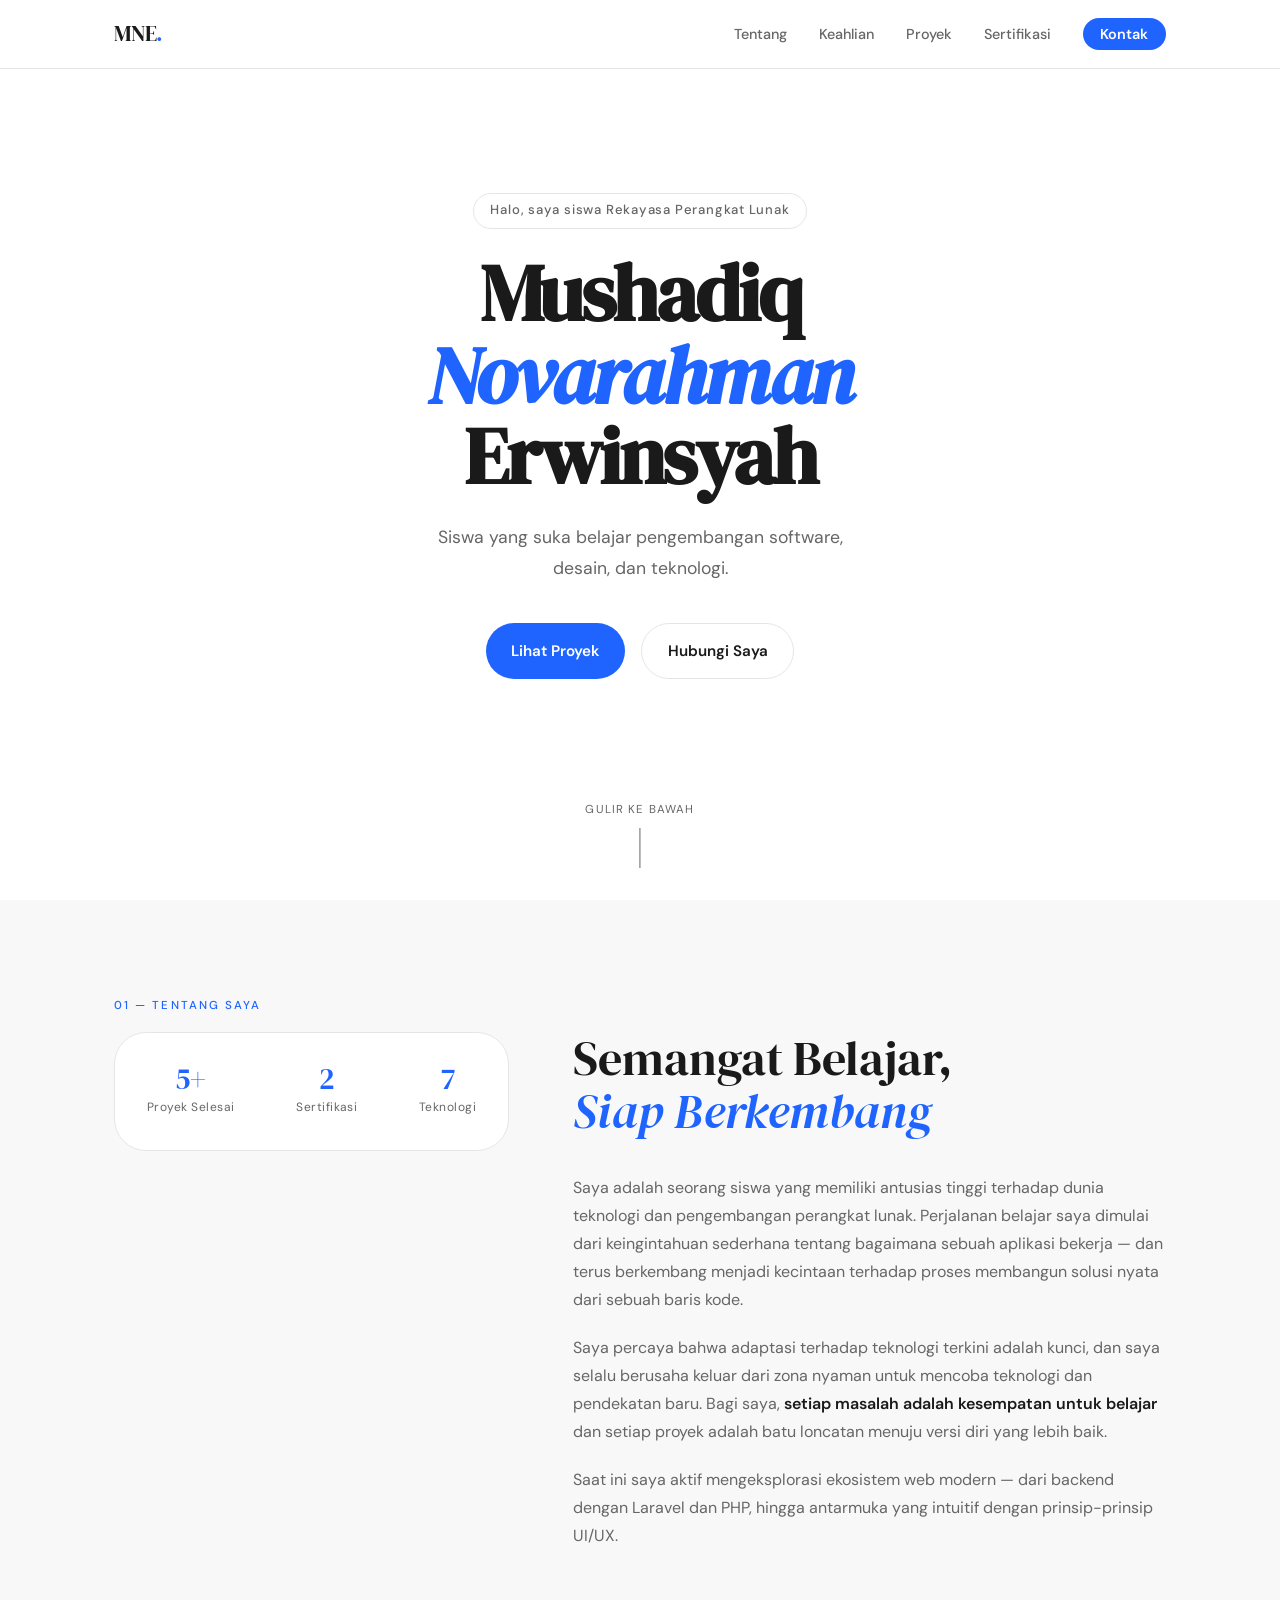
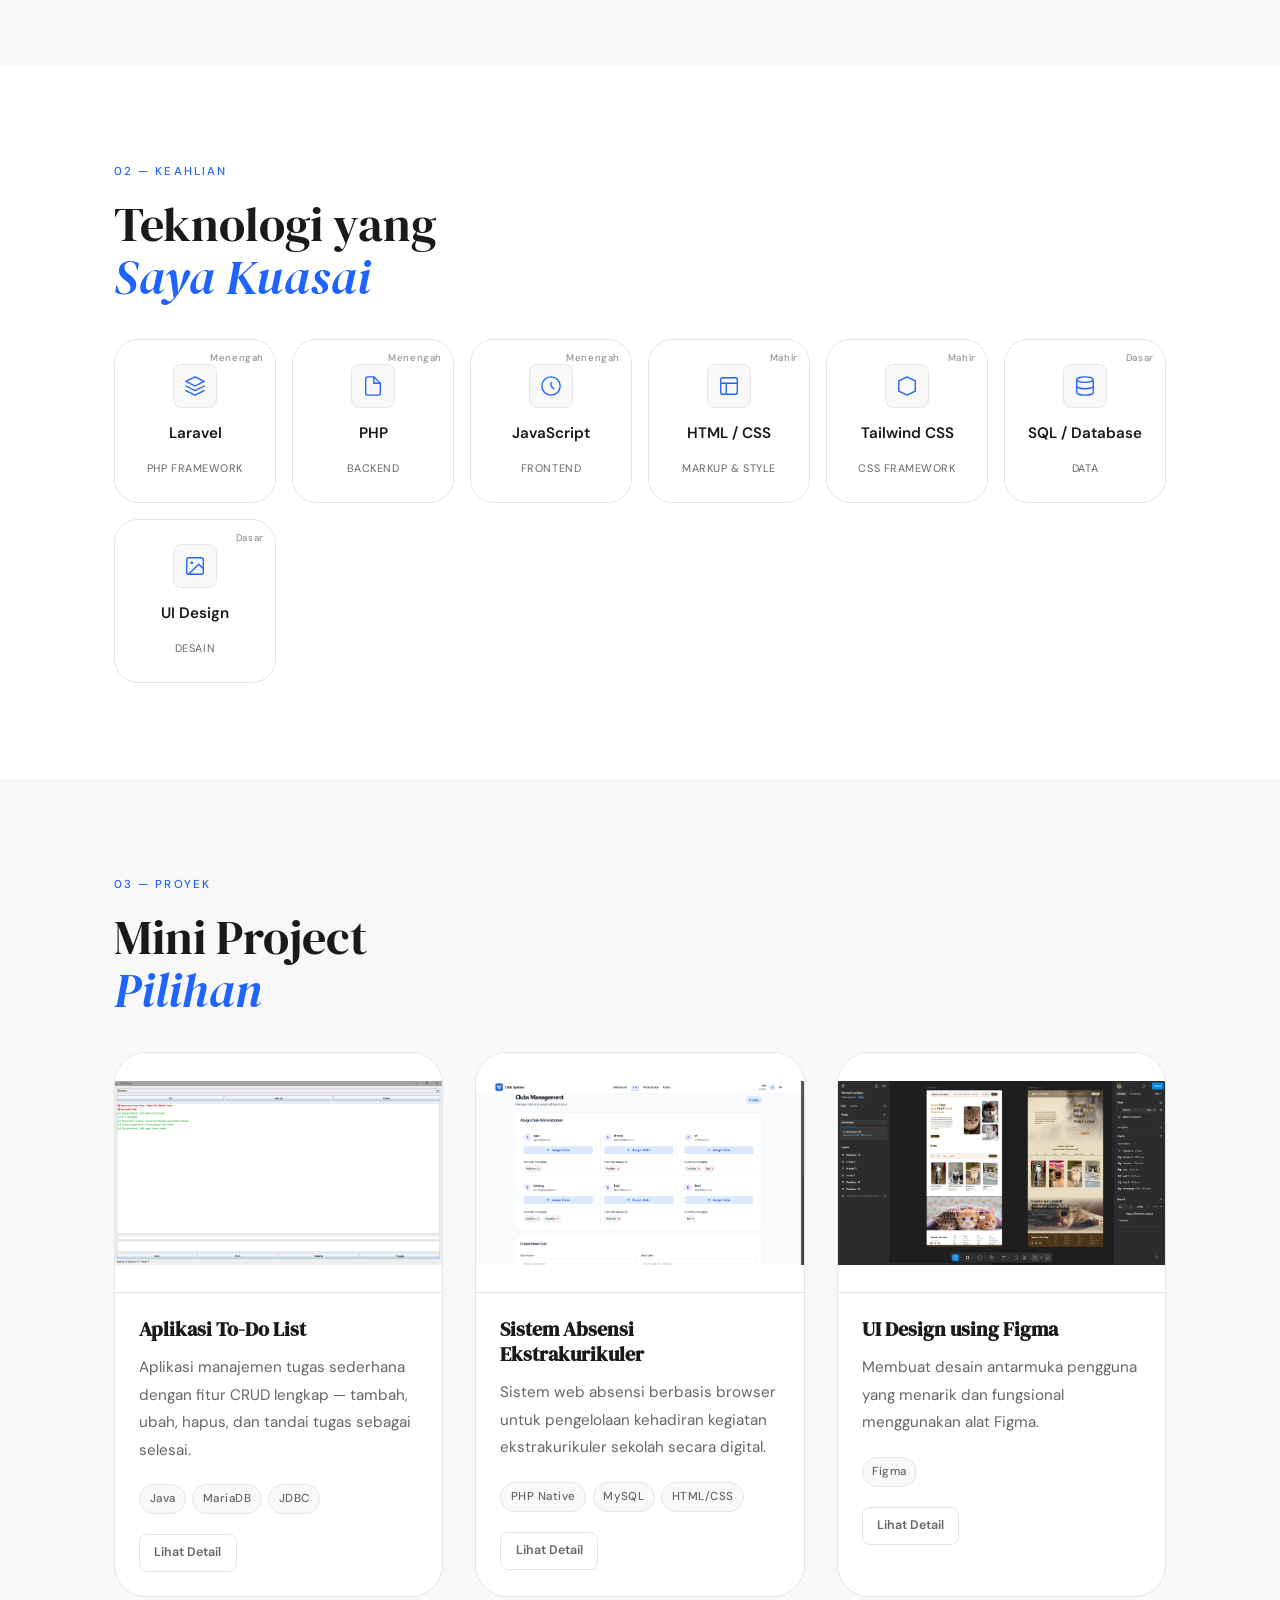
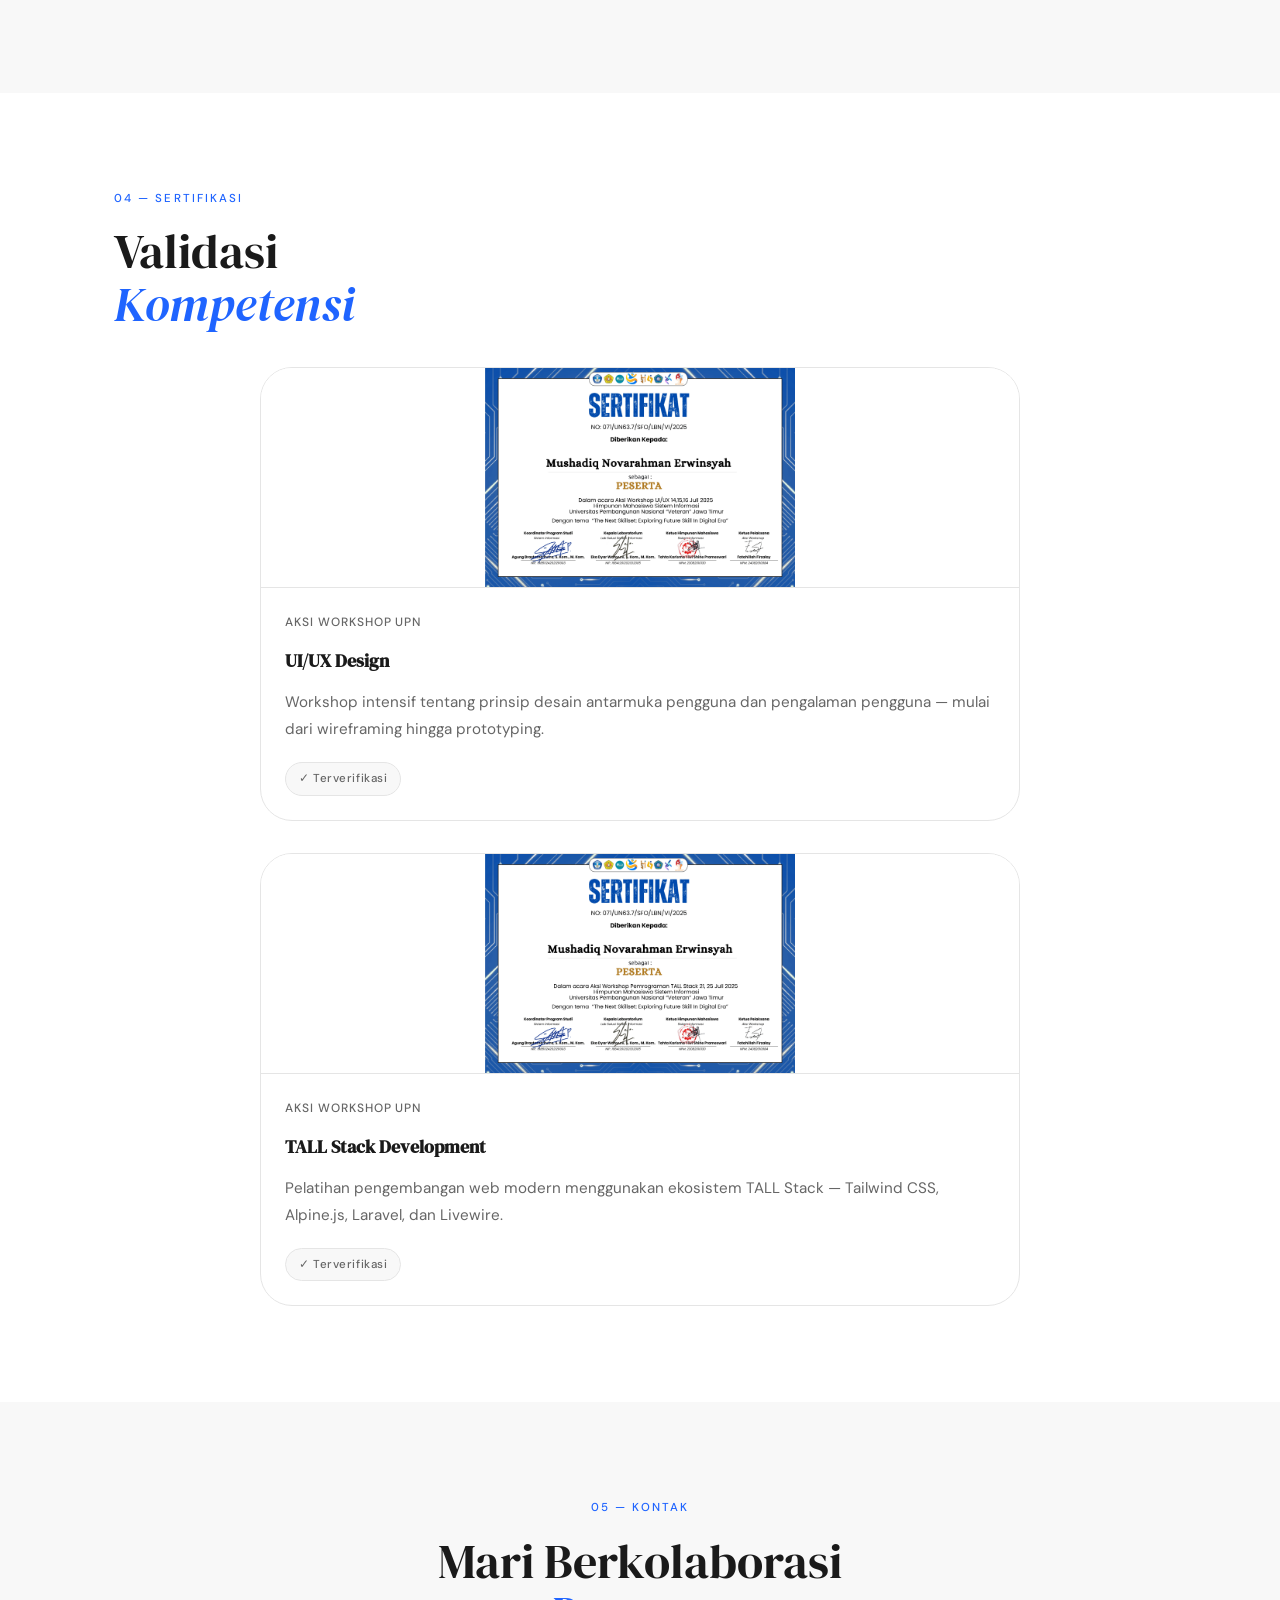
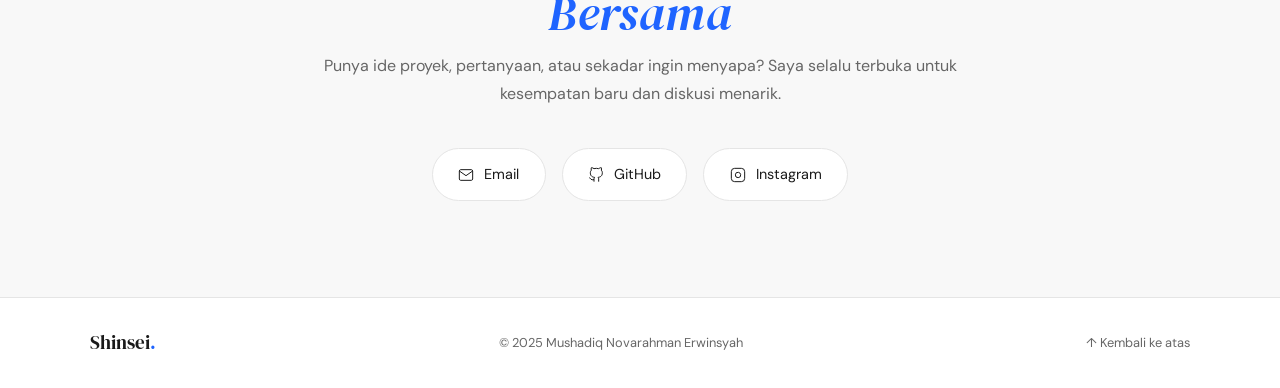
==== commit 05f731a6: "Adding detaild for project, and now certificate can be seen fully" ====
--- a/index.html
+++ b/index.html
@@ -67,11 +67,14 @@
   <!-- ABOUT -->
   <section id="about">
     <div class="container">
-      <div class="section-label">01 Tentang Saya</div>
+      <div class="section-label">01 — Tentang Saya</div>
       <div class="about-grid">
         <div class="about-visual">
           <div class="about-card">
             <div class="about-card-inner">
+              <!-- <div class="avatar-ring">
+                <div class="avatar-initials">MNE</div>
+              </div> -->
               <div class="about-stat-row">
                 <div class="stat">
                   <span class="stat-num">5+</span>
@@ -92,13 +95,13 @@
         <div class="about-text">
           <h2 class="section-title">Semangat Belajar,<br /><em>Siap Berkembang</em></h2>
           <p>
-            Saya adalah seorang siswa yang memiliki antusias tinggi terhadap dunia teknologi dan pengembangan perangkat lunak. Perjalanan belajar saya dimulai dari keingintahuan sederhana tentang bagaimana sebuah aplikasi bekerja dan terus berkembang menjadi kecintaan terhadap proses membangun solusi nyata dari sebuah baris kode.
+            Saya adalah seorang siswa yang memiliki antusias tinggi terhadap dunia teknologi dan pengembangan perangkat lunak. Perjalanan belajar saya dimulai dari keingintahuan sederhana tentang bagaimana sebuah aplikasi bekerja — dan terus berkembang menjadi kecintaan terhadap proses membangun solusi nyata dari sebuah baris kode.
           </p>
           <p>
             Saya percaya bahwa adaptasi terhadap teknologi terkini adalah kunci, dan saya selalu berusaha keluar dari zona nyaman untuk mencoba teknologi dan pendekatan baru. Bagi saya, <strong>setiap masalah adalah kesempatan untuk belajar</strong> dan setiap proyek adalah batu loncatan menuju versi diri yang lebih baik.
           </p>
           <p>
-            Saat ini saya aktif mengeksplorasi ekosistem web modern dari backend dengan Laravel dan PHP, hingga antarmuka yang intuitif dengan prinsip-prinsip UI/UX.
+            Saat ini saya aktif mengeksplorasi ekosistem web modern — dari backend dengan Laravel dan PHP, hingga antarmuka yang intuitif dengan prinsip-prinsip UI/UX.
           </p>
         </div>
       </div>
@@ -108,7 +111,7 @@
   <!-- SKILLS -->
   <section id="skills">
     <div class="container">
-      <div class="section-label">02 Keahlian</div>
+      <div class="section-label">02 — Keahlian</div>
       <h2 class="section-title">Teknologi yang<br /><em>Saya Kuasai</em></h2>
       <div class="skills-grid">
         <div class="skill-card" data-level="Menengah">
@@ -167,29 +170,29 @@
   <!-- PROJECTS -->
   <section id="projects">
     <div class="container">
-      <div class="section-label">03 Proyek</div>
+      <div class="section-label">03 — Proyek</div>
       <h2 class="section-title">Mini Project<br /><em>Pilihan</em></h2>
       <div class="projects-grid">
 
-        <div class="project-card">
+        <div class="project-card" data-id="todo">
           <div class="project-image">
             <img src="images/projects/todo.png" alt="Aplikasi To-Do List">
           </div>
           <div class="project-info">
             <h3 class="project-title">Aplikasi To-Do List</h3>
-            <p class="project-desc">Aplikasi manajemen tugas sederhana dengan fitur CRUD lengkap tambah, ubah, hapus, dan tandai tugas sebagai selesai.</p>
+            <p class="project-desc">Aplikasi manajemen tugas sederhana dengan fitur CRUD lengkap — tambah, ubah, hapus, dan tandai tugas sebagai selesai.</p>
             <div class="project-tags">
               <span>Java</span>
               <span>MariaDB</span>
               <span>JDBC</span>
             </div>
-            <!-- <div class="project-links">
-              <a href="#" class="project-link" title="GitHub" aria-label="GitHub">GitHub</a>
-            </div> -->
-          </div>
-        </div>
-
-        <div class="project-card">
+            <div class="project-links">
+              <a href="project-detail.html?id=todo" class="project-link">Lihat Detail</a>
+            </div>
+          </div>
+        </div>
+
+        <div class="project-card" data-id="absen">
           <div class="project-image">
             <img src="images/projects/absen.png" alt="Sistem Absensi Ekstrakurikuler">
           </div>
@@ -201,9 +204,25 @@
               <span>MySQL</span>
               <span>HTML/CSS</span>
             </div>
-            <!-- <div class="project-links">
-              <a href="#" class="project-link" title="GitHub" aria-label="GitHub">GitHub</a>
-            </div> -->
+            <div class="project-links">
+              <a href="project-detail.html?id=absen" class="project-link">Lihat Detail</a>
+            </div>
+          </div>
+        </div>
+
+        <div class="project-card" data-id="figma">
+          <div class="project-image">
+            <img src="images/projects/figma.png" alt="UI Design using Figma">
+          </div>
+          <div class="project-info">
+            <h3 class="project-title">UI Design using Figma</h3>
+            <p class="project-desc">Membuat desain antarmuka pengguna yang menarik dan fungsional menggunakan alat Figma.</p>
+            <div class="project-tags">
+              <span>Figma</span>
+            </div>
+            <div class="project-links">
+              <a href="project-detail.html?id=figma" class="project-link">Lihat Detail</a>
+            </div>
           </div>
         </div>
 
@@ -214,30 +233,30 @@
   <!-- CERTIFICATIONS -->
   <section id="certifications">
     <div class="container">
-      <div class="section-label">04 Sertifikasi</div>
+      <div class="section-label">04 — Sertifikasi</div>
       <h2 class="section-title">Validasi<br /><em>Kompetensi</em></h2>
       <div class="cert-grid">
 
-        <div class="cert-card">
+        <div class="cert-card" data-id="uiux">
           <div class="cert-image">
             <img src="images/certifications/UIUX.jpg" alt="UI/UX Design">
           </div>
           <div class="cert-info">
             <span class="cert-issuer">Aksi Workshop UPN</span>
             <h3 class="cert-title">UI/UX Design</h3>
-            <p class="cert-desc">Workshop intensif tentang prinsip desain antarmuka pengguna dan pengalaman pengguna mulai dari wireframing hingga prototyping.</p>
+            <p class="cert-desc">Workshop intensif tentang prinsip desain antarmuka pengguna dan pengalaman pengguna — mulai dari wireframing hingga prototyping.</p>
             <div class="cert-badge">✓ Terverifikasi</div>
           </div>
         </div>
 
-        <div class="cert-card">
+        <div class="cert-card" data-id="tall">
           <div class="cert-image">
             <img src="images/certifications/TALL.jpg" alt="TALL Stack Development">
           </div>
           <div class="cert-info">
             <span class="cert-issuer">Aksi Workshop UPN</span>
             <h3 class="cert-title">TALL Stack Development</h3>
-            <p class="cert-desc">Pelatihan pengembangan web modern menggunakan ekosistem TALL Stack : Tailwind CSS, Alpine.js, Laravel, dan Livewire.</p>
+            <p class="cert-desc">Pelatihan pengembangan web modern menggunakan ekosistem TALL Stack — Tailwind CSS, Alpine.js, Laravel, dan Livewire.</p>
             <div class="cert-badge">✓ Terverifikasi</div>
           </div>
         </div>
@@ -250,14 +269,13 @@
   <section id="contact">
     <div class="container">
       <div class="contact-inner">
-        <div class="section-label">05 Kontak</div>
+        <div class="section-label">05 — Kontak</div>
         <h2 class="section-title contact-title">Mari Berkolaborasi<br /><em>Bersama</em></h2>
         <p class="contact-sub">
-          Punya ide proyek, pertanyaan, atau sekadar ingin menyapa?<br />
-          Saya selalu terbuka untuk kesempatan baru dan diskusi menarik.
+          Punya ide proyek, pertanyaan, atau sekadar ingin menyapa? Saya selalu terbuka untuk kesempatan baru dan diskusi menarik.
         </p>
         <div class="contact-links">
-          <a href="mailto:mnovarahman505@gmail.com" class="contact-btn">
+          <a href="mailto:mushadiq505@gmail.com" class="contact-btn">
             <svg viewBox="0 0 24 24" fill="none" stroke="currentColor" stroke-width="1.5"><path d="M4 4h16c1.1 0 2 .9 2 2v12c0 1.1-.9 2-2 2H4c-1.1 0-2-.9-2-2V6c0-1.1.9-2 2-2z"/><polyline points="22,6 12,13 2,6"/></svg>
             Email
           </a>
--- a/style.css
+++ b/style.css
@@ -618,6 +618,67 @@
   border-color: var(--border-h);
 }
 
+/* Project detail link button */
+.project-link {
+  display: inline-block;
+  padding: .45rem .9rem;
+  background: transparent;
+  border: 1px solid var(--border);
+  color: var(--text-muted);
+  border-radius: 8px;
+  font-weight: 600;
+  transition: background .18s, color .18s, transform .18s;
+}
+.project-link:hover { background: var(--bg-2); color: var(--accent); transform: translateY(-2px); }
+
+/* Detail page layout */
+.detail-page .detail-hero {
+  display: grid;
+  grid-template-columns: 1fr 420px;
+  gap: 2rem;
+  align-items: start;
+}
+.detail-media img { width: 100%; border-radius: var(--r-lg); max-height: 520px; object-fit: contain; }
+.detail-meta { padding-top: .25rem; }
+.gallery-grid { display: grid; grid-template-columns: repeat(auto-fill, minmax(140px,1fr)); gap: .8rem; }
+.gallery-thumb img { width: 100%; height: 90px; object-fit: cover; border-radius: 8px; border:1px solid var(--border); cursor:pointer; }
+
+/* Certification morph overlay (full-screen) */
+.cert-overlay {
+  position: fixed;
+  inset: 0;
+  display: none;
+  align-items: center;
+  justify-content: center;
+  background: rgba(10,10,12,0.6);
+  z-index: 9999;
+  transition: opacity .35s ease;
+}
+.cert-overlay.show { display: flex; opacity: 1; }
+.cert-overlay .inner {
+  background: transparent;
+  border-radius: 12px;
+  max-width: 920px;
+  width: calc(100% - 3rem);
+  max-height: calc(100% - 4rem);
+  display: flex;
+  align-items: center;
+  justify-content: center;
+}
+.cert-overlay img { width: 100%; height: auto; object-fit: contain; border-radius: 8px; box-shadow: 0 20px 60px rgba(0,0,0,.35); }
+.cert-info.dim { opacity: 0; transform: translateY(8px); transition: opacity .28s, transform .28s; }
+.cert-card { cursor: pointer; }
+
+/* Close button inside overlay */
+.cert-overlay .close {
+  position: absolute; top: 1.25rem; right: 1.25rem; background: rgba(255,255,255,.95); border: none; padding: .4rem .6rem; border-radius: 6px; cursor: pointer; box-shadow: 0 6px 18px rgba(0,0,0,.08);
+}
+
+@media (max-width: 1000px) {
+  .detail-page .detail-hero { grid-template-columns: 1fr; }
+  .detail-media img { max-height: 360px; }
+}
+
 /* ===========================
    CERTIFICATIONS
    =========================== */
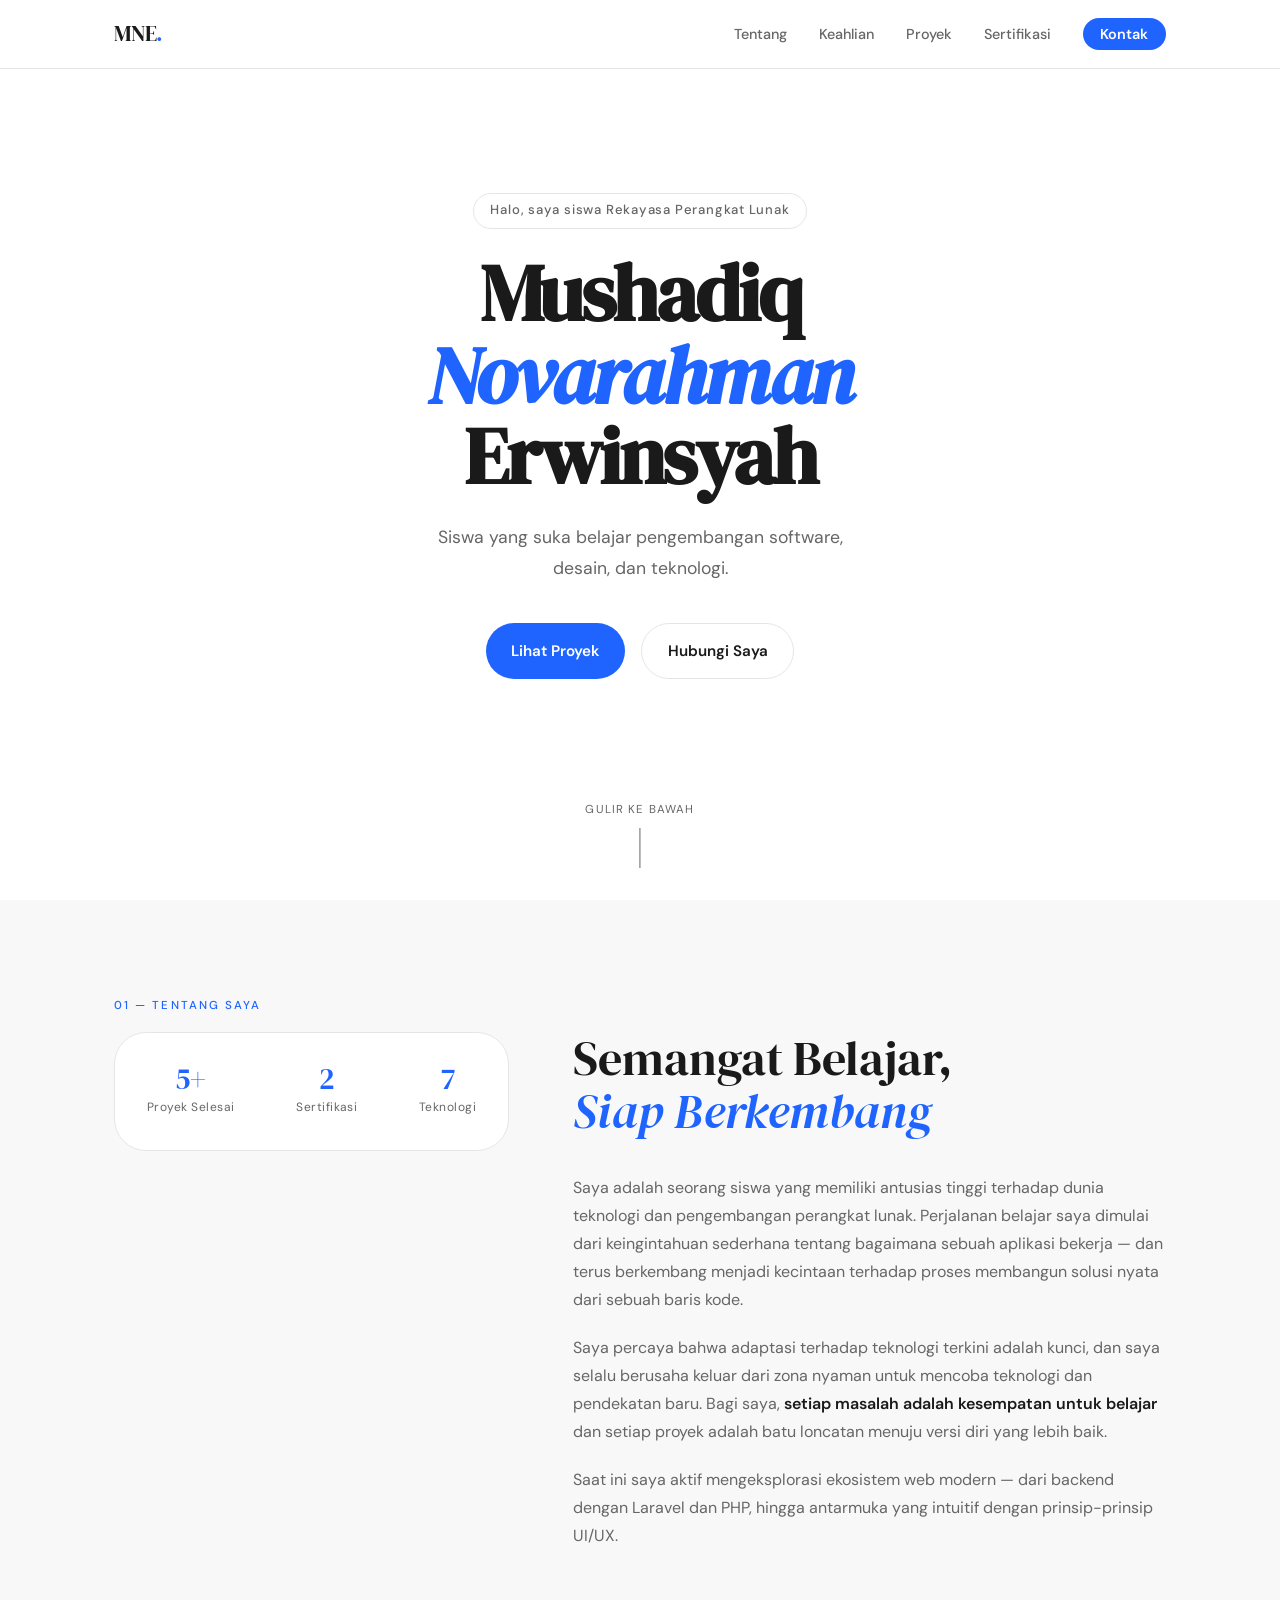
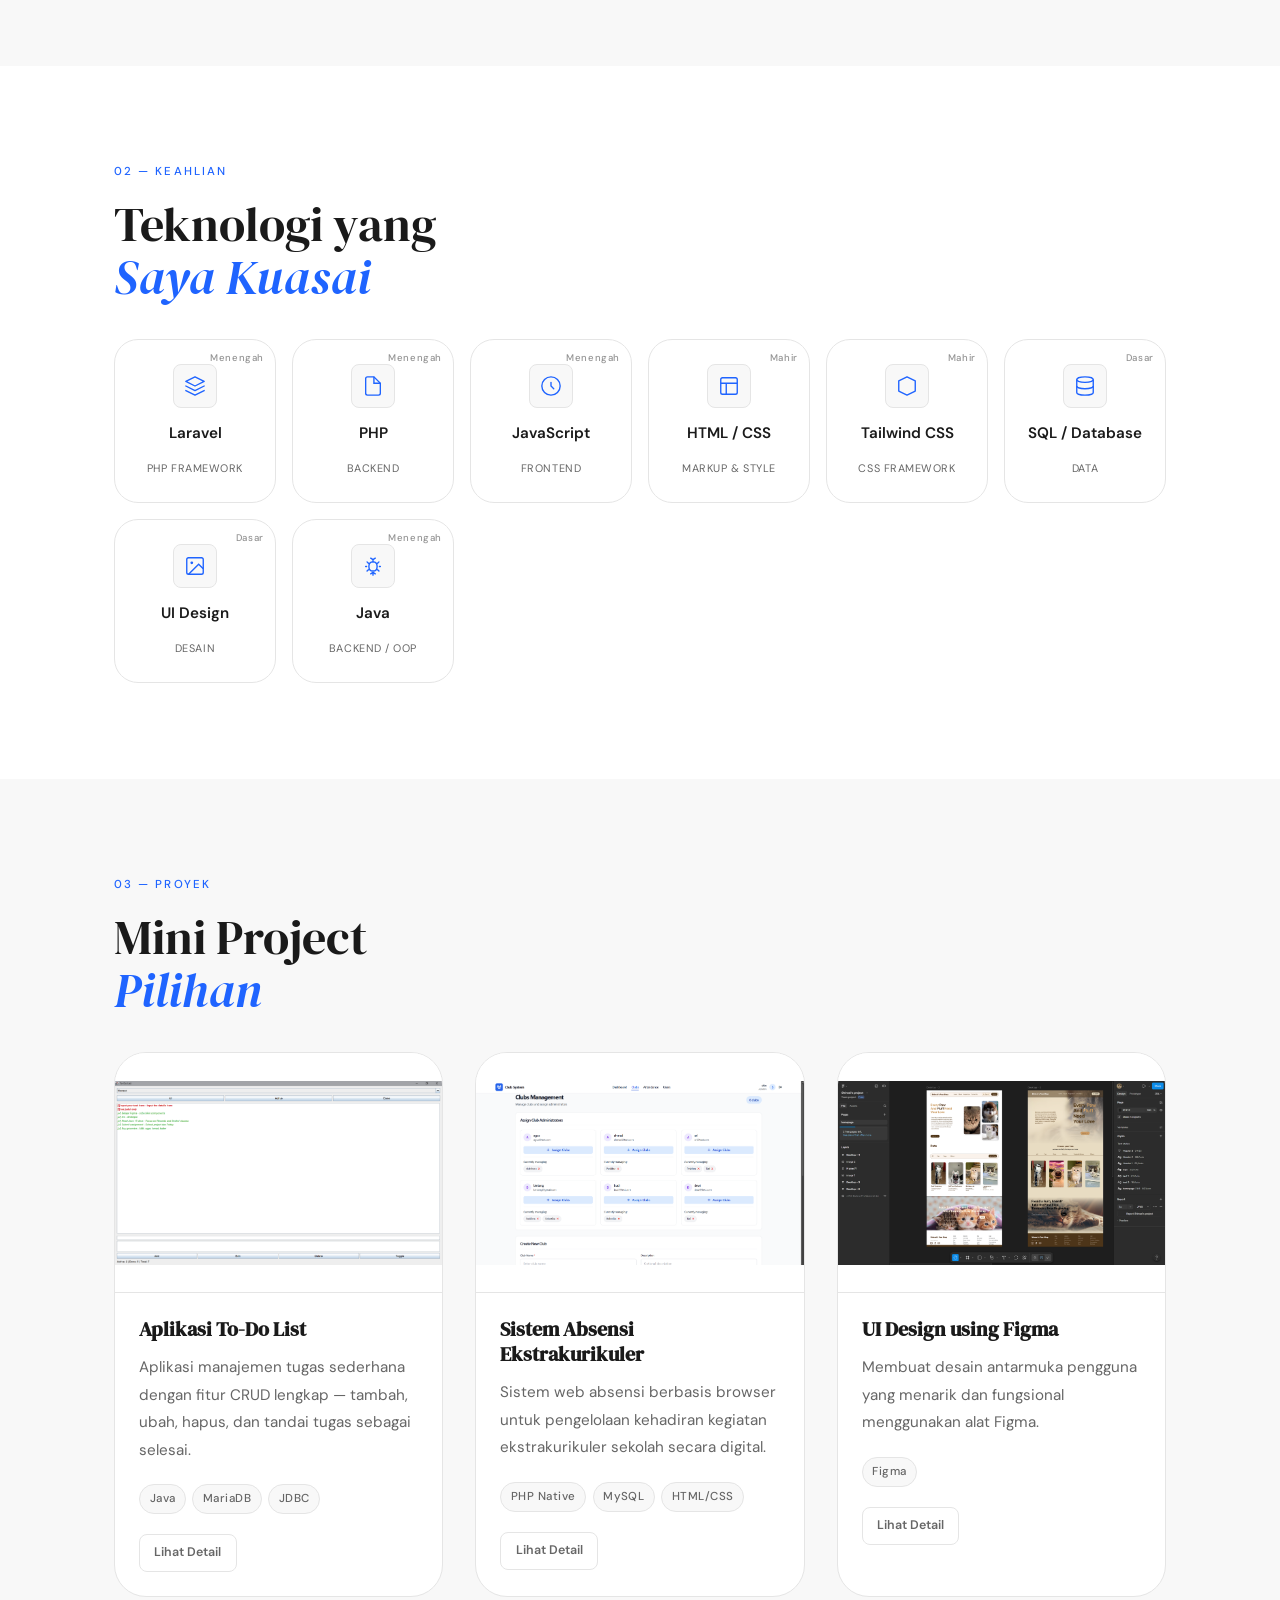
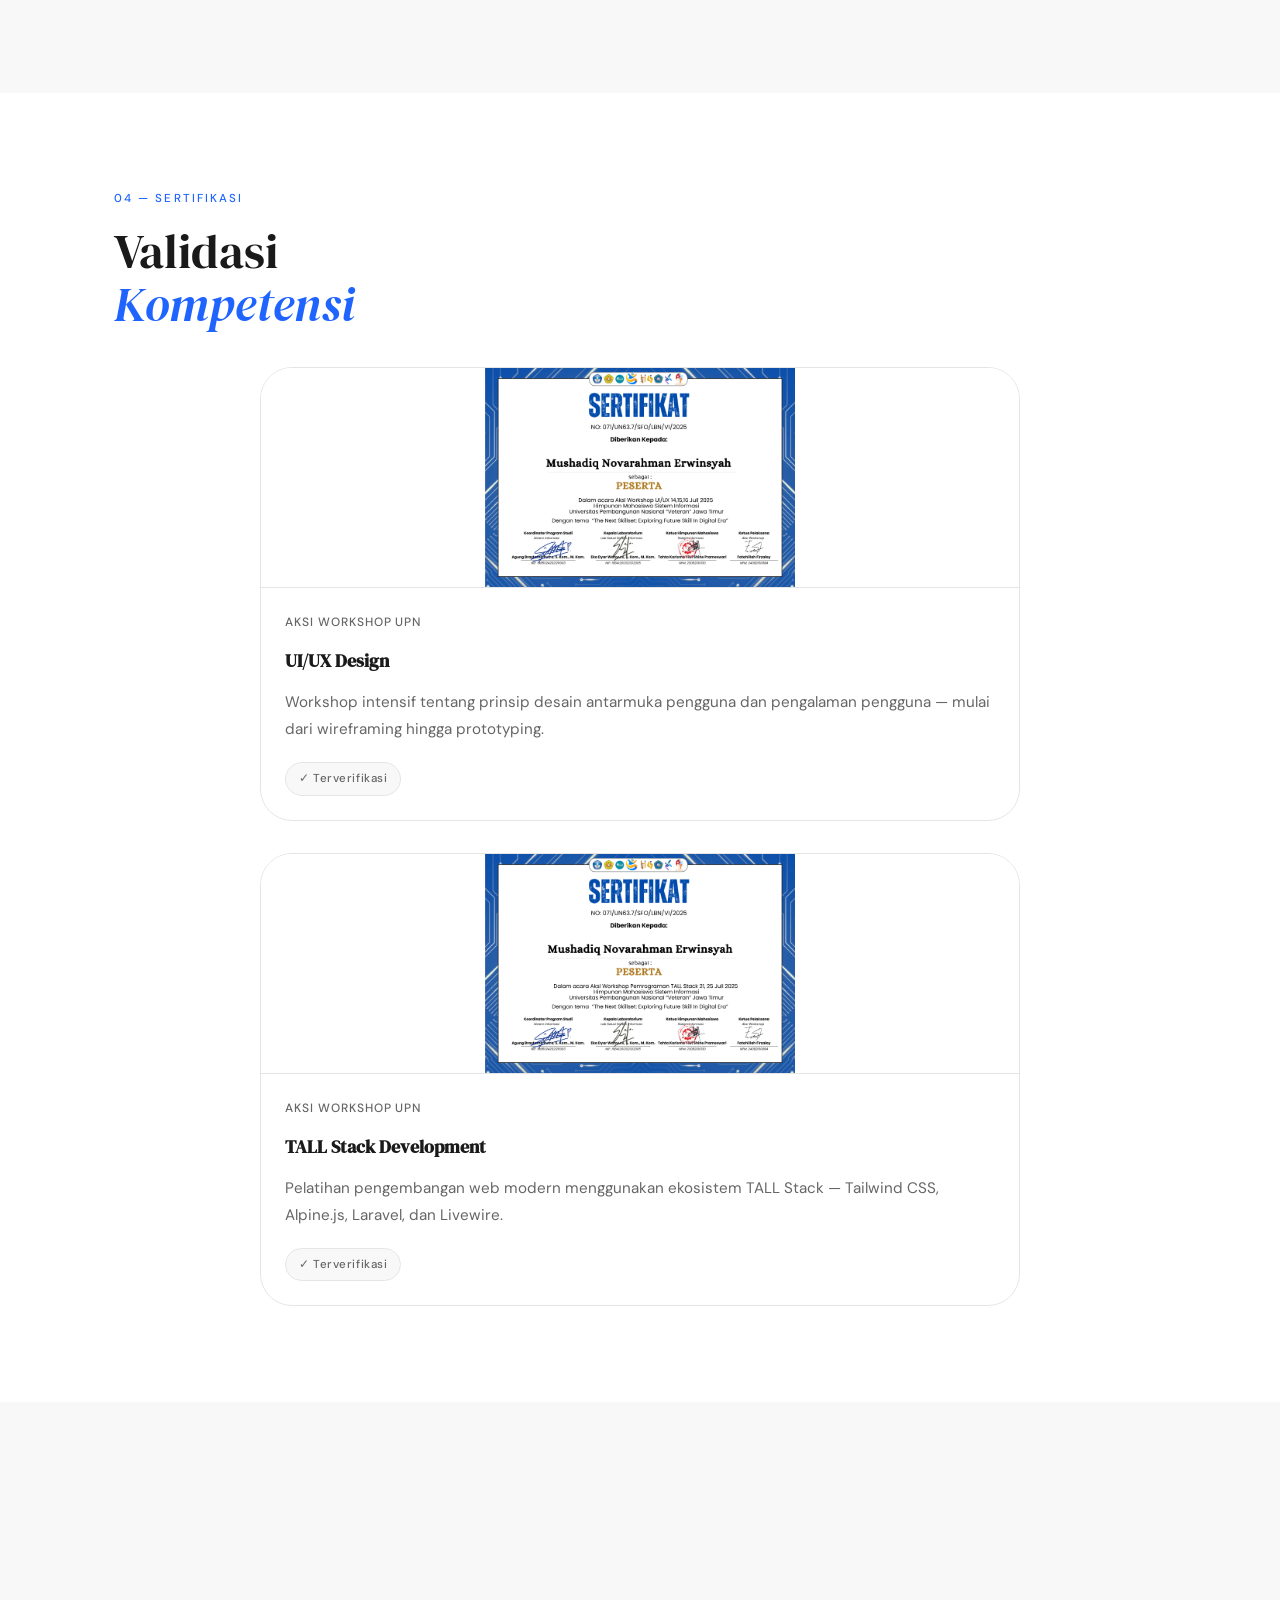
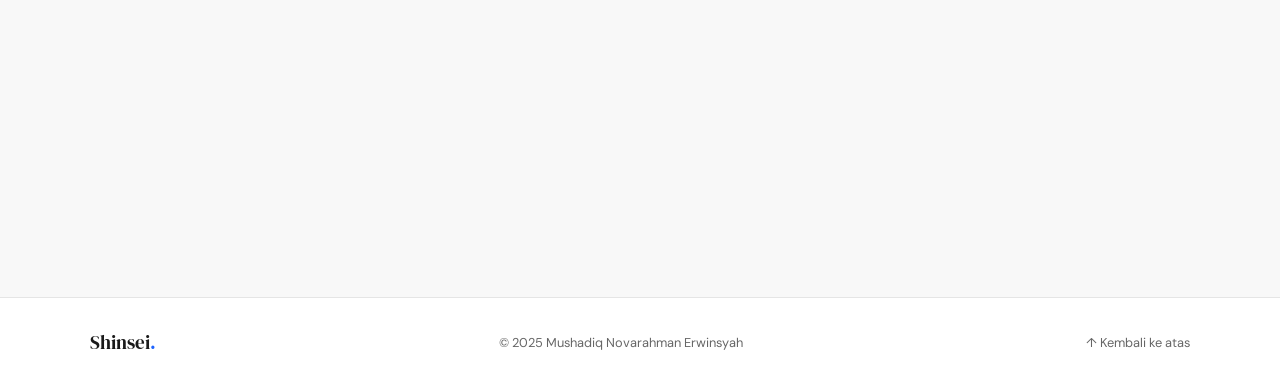
==== commit 7885fb8f: "Java Card Added" ====
--- a/index.html
+++ b/index.html
@@ -109,63 +109,76 @@
   </section>
 
   <!-- SKILLS -->
-  <section id="skills">
-    <div class="container">
-      <div class="section-label">02 — Keahlian</div>
-      <h2 class="section-title">Teknologi yang<br /><em>Saya Kuasai</em></h2>
-      <div class="skills-grid">
-        <div class="skill-card" data-level="Menengah">
-          <div class="skill-icon">
-            <svg viewBox="0 0 24 24" fill="none"><path d="M12 2L2 7l10 5 10-5-10-5zM2 17l10 5 10-5M2 12l10 5 10-5" stroke="currentColor" stroke-width="1.5" stroke-linecap="round" stroke-linejoin="round"/></svg>
-          </div>
-          <span class="skill-name">Laravel</span>
-          <span class="skill-badge">PHP Framework</span>
-        </div>
-        <div class="skill-card" data-level="Menengah">
-          <div class="skill-icon">
-            <svg viewBox="0 0 24 24" fill="none"><path d="M13 2H6a2 2 0 0 0-2 2v16a2 2 0 0 0 2 2h12a2 2 0 0 0 2-2V9z" stroke="currentColor" stroke-width="1.5"/><polyline points="13 2 13 9 20 9" stroke="currentColor" stroke-width="1.5"/></svg>
-          </div>
-          <span class="skill-name">PHP</span>
-          <span class="skill-badge">Backend</span>
-        </div>
-        <div class="skill-card" data-level="Menengah">
-          <div class="skill-icon">
-            <svg viewBox="0 0 24 24" fill="none"><circle cx="12" cy="12" r="10" stroke="currentColor" stroke-width="1.5"/><path d="M12 8v4l3 3" stroke="currentColor" stroke-width="1.5" stroke-linecap="round"/></svg>
-          </div>
-          <span class="skill-name">JavaScript</span>
-          <span class="skill-badge">Frontend</span>
-        </div>
-        <div class="skill-card" data-level="Mahir">
-          <div class="skill-icon">
-            <svg viewBox="0 0 24 24" fill="none"><rect x="3" y="3" width="18" height="18" rx="2" stroke="currentColor" stroke-width="1.5"/><path d="M3 9h18M9 21V9" stroke="currentColor" stroke-width="1.5"/></svg>
-          </div>
-          <span class="skill-name">HTML / CSS</span>
-          <span class="skill-badge">Markup & Style</span>
-        </div>
-        <div class="skill-card" data-level="Mahir">
-          <div class="skill-icon">
-            <svg viewBox="0 0 24 24" fill="none"><path d="M12 2l9 4.5v11L12 22l-9-4.5v-11L12 2z" stroke="currentColor" stroke-width="1.5" stroke-linejoin="round"/></svg>
-          </div>
-          <span class="skill-name">Tailwind CSS</span>
-          <span class="skill-badge">CSS Framework</span>
-        </div>
-        <div class="skill-card" data-level="Dasar">
-          <div class="skill-icon">
-            <svg viewBox="0 0 24 24" fill="none"><ellipse cx="12" cy="5" rx="9" ry="3" stroke="currentColor" stroke-width="1.5"/><path d="M3 5v14c0 1.657 4.03 3 9 3s9-1.343 9-3V5" stroke="currentColor" stroke-width="1.5"/><path d="M3 12c0 1.657 4.03 3 9 3s9-1.343 9-3" stroke="currentColor" stroke-width="1.5"/></svg>
-          </div>
-          <span class="skill-name">SQL / Database</span>
-          <span class="skill-badge">Data</span>
-        </div>
-        <div class="skill-card" data-level="Dasar">
-          <div class="skill-icon">
-            <svg viewBox="0 0 24 24" fill="none"><rect x="3" y="3" width="18" height="18" rx="2" stroke="currentColor" stroke-width="1.5"/><circle cx="8.5" cy="8.5" r="1.5" fill="currentColor"/><polyline points="21 15 16 10 5 21" stroke="currentColor" stroke-width="1.5"/></svg>
-          </div>
-          <span class="skill-name">UI Design</span>
-          <span class="skill-badge">Desain</span>
-        </div>
-      </div>
-    </div>
-  </section>
+<section id="skills">
+  <div class="container">
+    <div class="section-label">02 — Keahlian</div>
+    <h2 class="section-title">Teknologi yang<br /><em>Saya Kuasai</em></h2>
+    <div class="skills-grid">
+      <div class="skill-card" data-level="Menengah">
+        <div class="skill-icon">
+          <svg viewBox="0 0 24 24" fill="none"><path d="M12 2L2 7l10 5 10-5-10-5zM2 17l10 5 10-5M2 12l10 5 10-5" stroke="currentColor" stroke-width="1.5" stroke-linecap="round" stroke-linejoin="round"/></svg>
+        </div>
+        <span class="skill-name">Laravel</span>
+        <span class="skill-badge">PHP Framework</span>
+      </div>
+      <div class="skill-card" data-level="Menengah">
+        <div class="skill-icon">
+          <svg viewBox="0 0 24 24" fill="none"><path d="M13 2H6a2 2 0 0 0-2 2v16a2 2 0 0 0 2 2h12a2 2 0 0 0 2-2V9z" stroke="currentColor" stroke-width="1.5"/><polyline points="13 2 13 9 20 9" stroke="currentColor" stroke-width="1.5"/></svg>
+        </div>
+        <span class="skill-name">PHP</span>
+        <span class="skill-badge">Backend</span>
+      </div>
+      <div class="skill-card" data-level="Menengah">
+        <div class="skill-icon">
+          <svg viewBox="0 0 24 24" fill="none"><circle cx="12" cy="12" r="10" stroke="currentColor" stroke-width="1.5"/><path d="M12 8v4l3 3" stroke="currentColor" stroke-width="1.5" stroke-linecap="round"/></svg>
+        </div>
+        <span class="skill-name">JavaScript</span>
+        <span class="skill-badge">Frontend</span>
+      </div>
+      <div class="skill-card" data-level="Mahir">
+        <div class="skill-icon">
+          <svg viewBox="0 0 24 24" fill="none"><rect x="3" y="3" width="18" height="18" rx="2" stroke="currentColor" stroke-width="1.5"/><path d="M3 9h18M9 21V9" stroke="currentColor" stroke-width="1.5"/></svg>
+        </div>
+        <span class="skill-name">HTML / CSS</span>
+        <span class="skill-badge">Markup & Style</span>
+      </div>
+      <div class="skill-card" data-level="Mahir">
+        <div class="skill-icon">
+          <svg viewBox="0 0 24 24" fill="none"><path d="M12 2l9 4.5v11L12 22l-9-4.5v-11L12 2z" stroke="currentColor" stroke-width="1.5" stroke-linejoin="round"/></svg>
+        </div>
+        <span class="skill-name">Tailwind CSS</span>
+        <span class="skill-badge">CSS Framework</span>
+      </div>
+      <div class="skill-card" data-level="Dasar">
+        <div class="skill-icon">
+          <svg viewBox="0 0 24 24" fill="none"><ellipse cx="12" cy="5" rx="9" ry="3" stroke="currentColor" stroke-width="1.5"/><path d="M3 5v14c0 1.657 4.03 3 9 3s9-1.343 9-3V5" stroke="currentColor" stroke-width="1.5"/><path d="M3 12c0 1.657 4.03 3 9 3s9-1.343 9-3" stroke="currentColor" stroke-width="1.5"/></svg>
+        </div>
+        <span class="skill-name">SQL / Database</span>
+        <span class="skill-badge">Data</span>
+      </div>
+      <div class="skill-card" data-level="Dasar">
+        <div class="skill-icon">
+          <svg viewBox="0 0 24 24" fill="none"><rect x="3" y="3" width="18" height="18" rx="2" stroke="currentColor" stroke-width="1.5"/><circle cx="8.5" cy="8.5" r="1.5" fill="currentColor"/><polyline points="21 15 16 10 5 21" stroke="currentColor" stroke-width="1.5"/></svg>
+        </div>
+        <span class="skill-name">UI Design</span>
+        <span class="skill-badge">Desain</span>
+      </div>
+      <div class="skill-card" data-level="Menengah">
+        <div class="skill-icon">
+          <svg viewBox="0 0 24 24" fill="none">
+            <path d="M7.5 12.5c0-3 1-5 4.5-5s4.5 2 4.5 5-1 5-4.5 5-4.5-2-4.5-5z" stroke="currentColor" stroke-width="1.5"/>
+            <path d="M12 7.5V5M9.5 3.5L12 5 14.5 3.5" stroke="currentColor" stroke-width="1.5" stroke-linecap="round" stroke-linejoin="round"/>
+            <path d="M17 9l1.5-1.5M19 12.5h1M17 16l1.5 1.5" stroke="currentColor" stroke-width="1.5" stroke-linecap="round"/>
+            <path d="M12 19.5V22M9.5 20.5L12 19l2.5 1.5" stroke="currentColor" stroke-width="1.5" stroke-linecap="round" stroke-linejoin="round"/>
+            <path d="M7 16l-1.5 1.5M5 12.5H4M7 9L5.5 7.5" stroke="currentColor" stroke-width="1.5" stroke-linecap="round"/>
+          </svg>
+        </div>
+        <span class="skill-name">Java</span>
+        <span class="skill-badge">Backend / OOP</span>
+      </div>
+    </div>
+  </div>
+</section>
 
   <!-- PROJECTS -->
   <section id="projects">
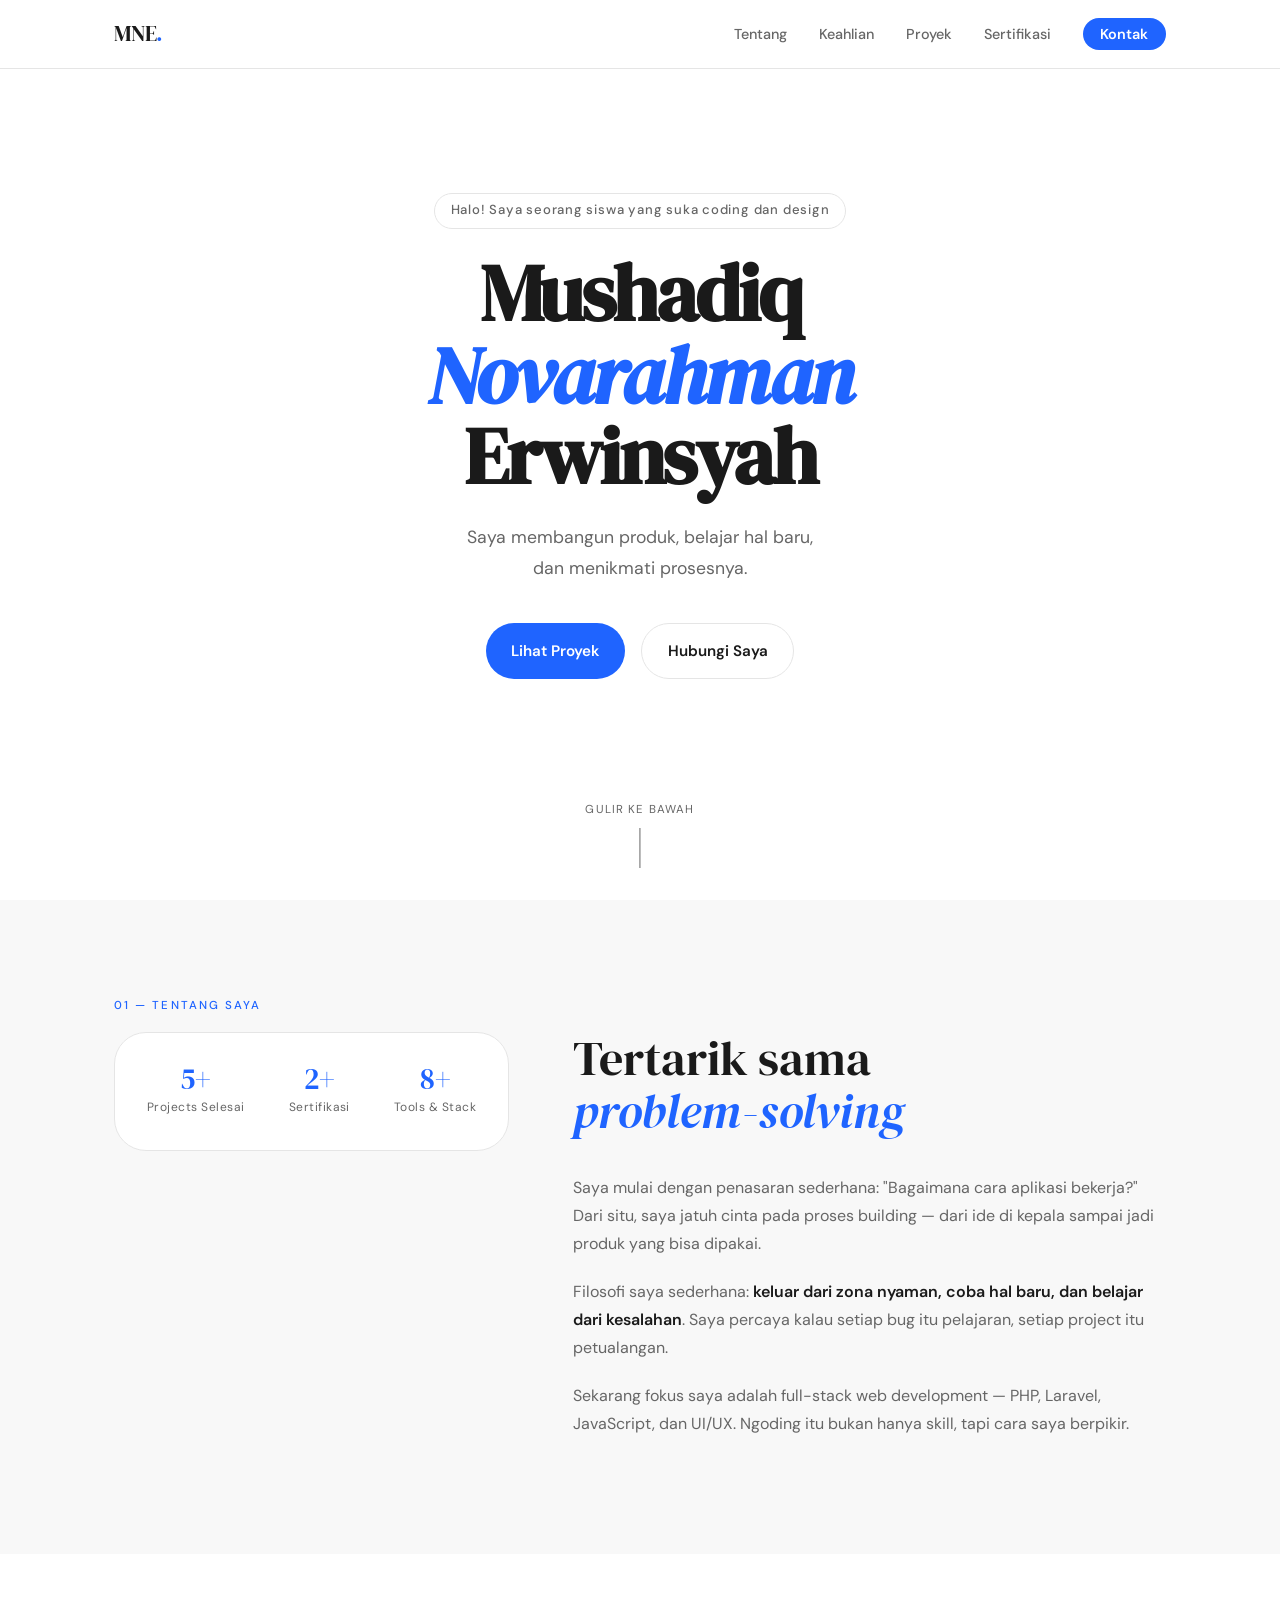
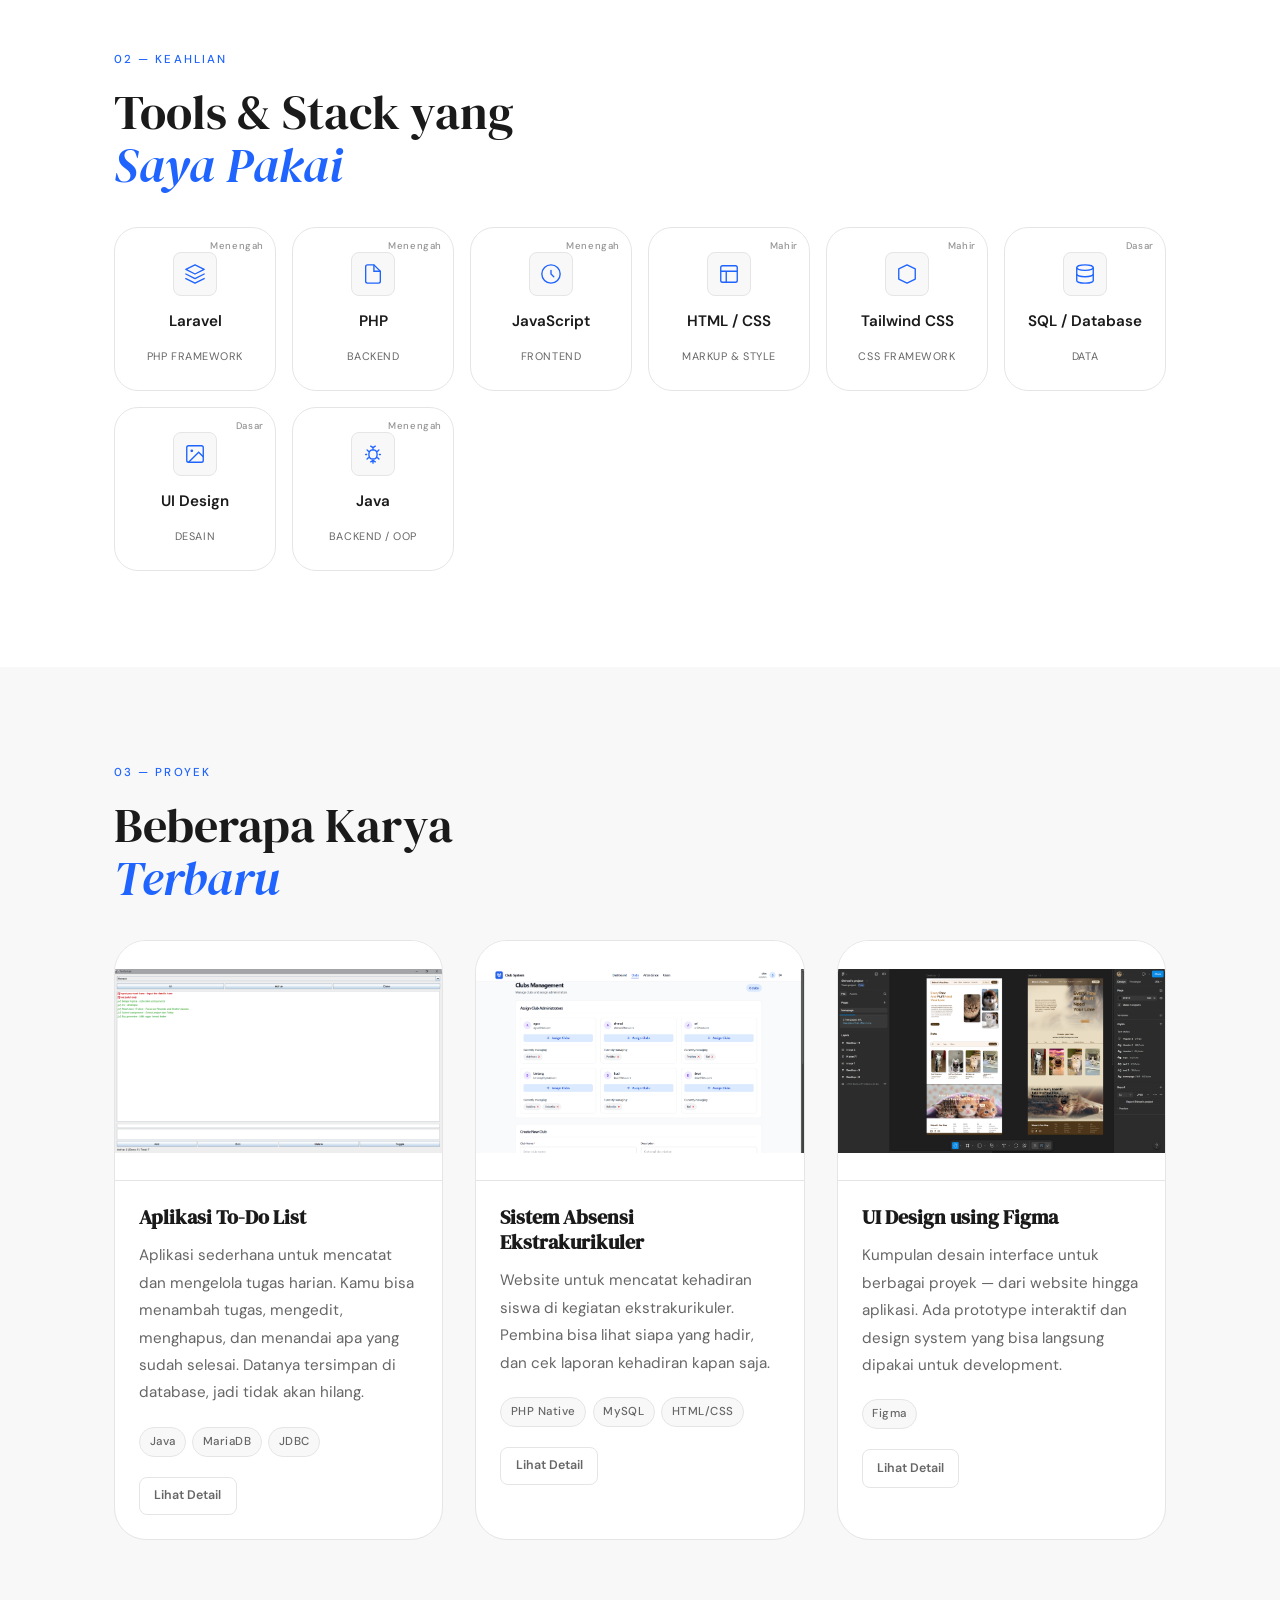
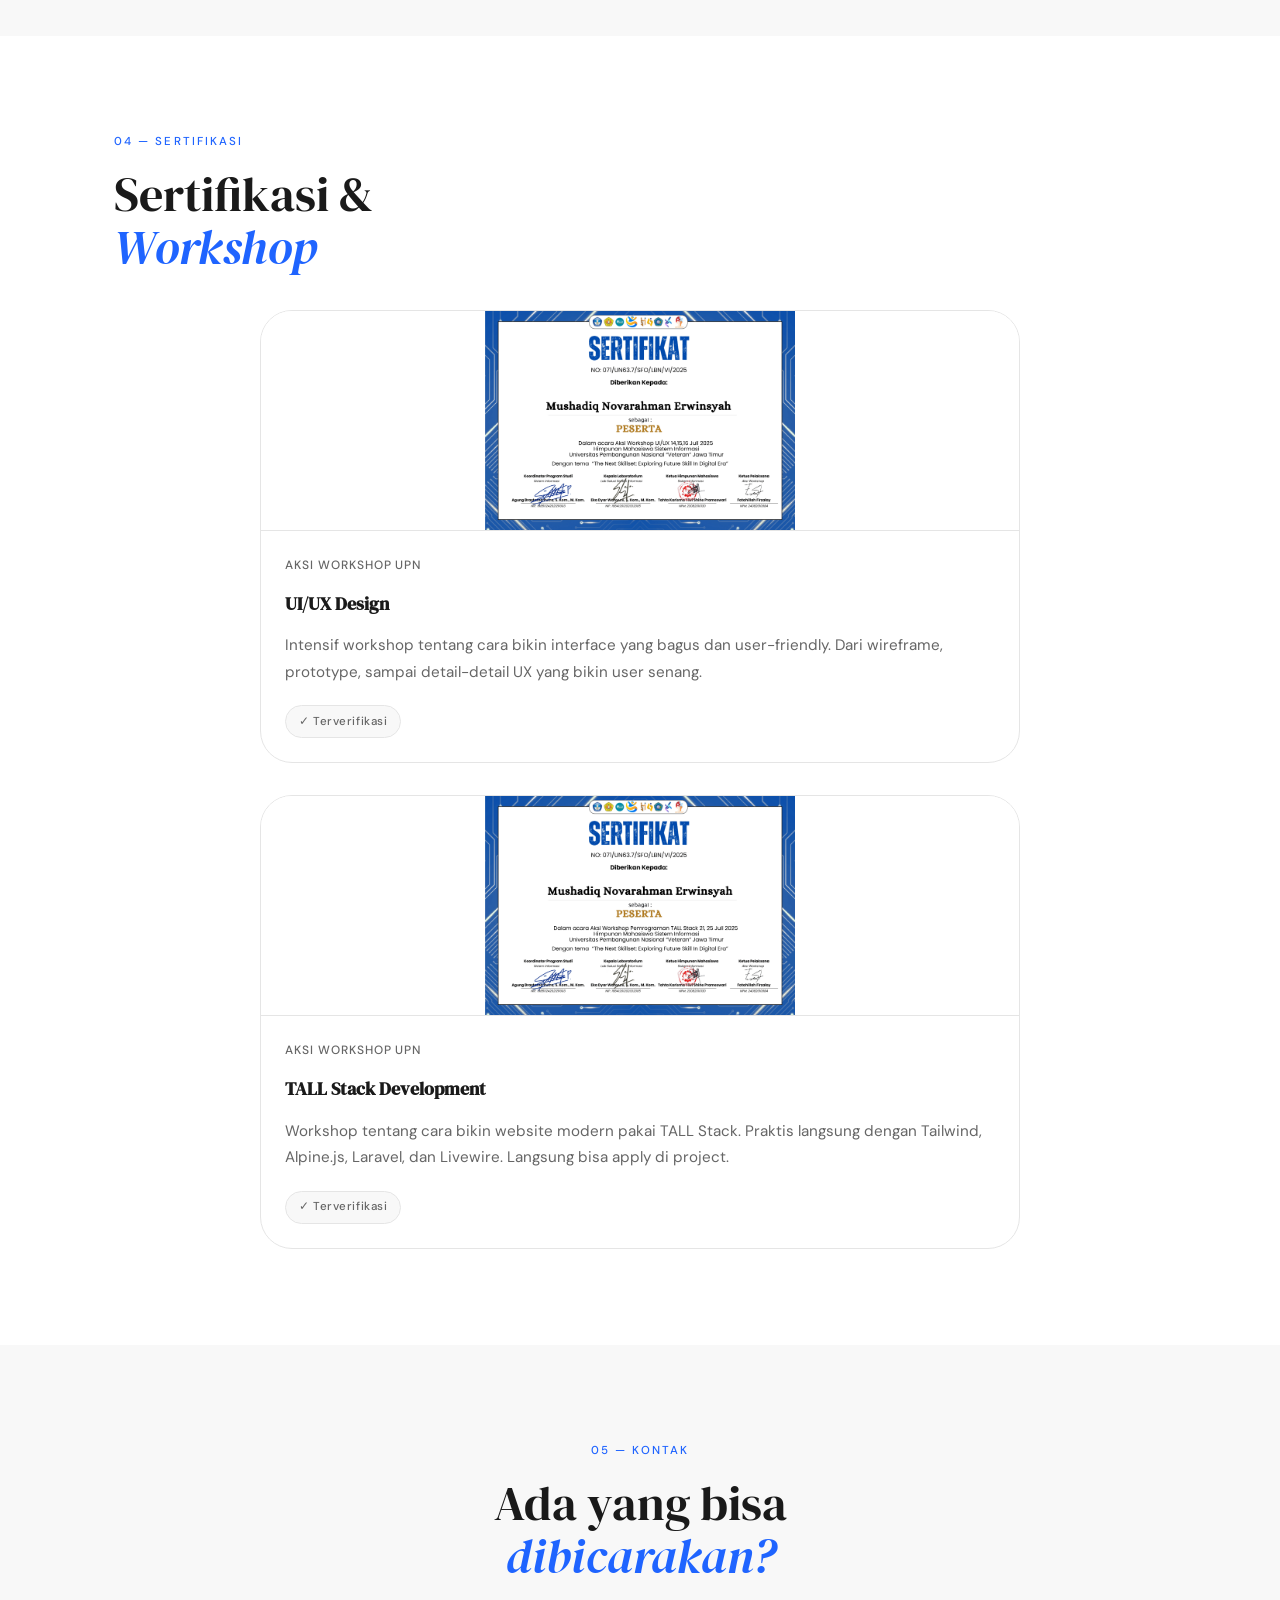
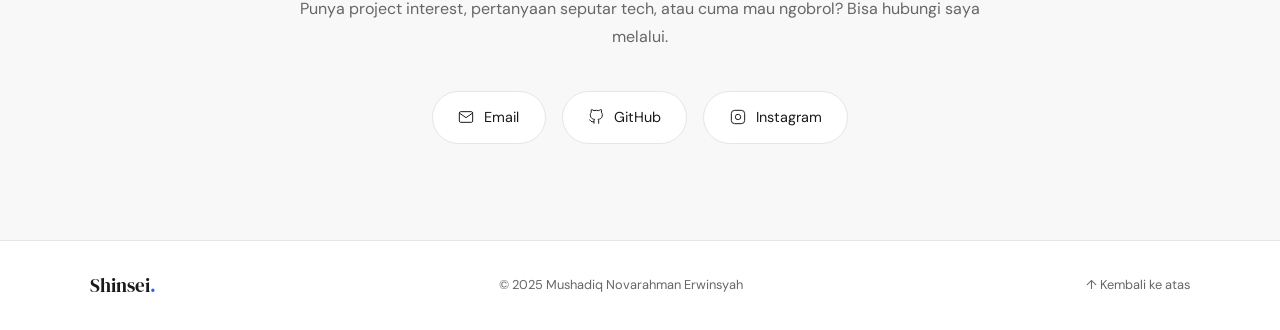
==== commit b2dbc5d2: "typography fixes" ====
--- a/index.html
+++ b/index.html
@@ -43,15 +43,15 @@
       <div class="blob blob-2"></div>
     </div>
     <div class="hero-content">
-      <span class="hero-pill animate-in" style="--delay:0s">Halo, saya siswa Rekayasa Perangkat Lunak</span>
+      <span class="hero-pill animate-in" style="--delay:0s">Halo! Saya seorang siswa yang suka coding dan design</span>
       <h1 class="hero-name animate-in" style="--delay:.1s">
         Mushadiq<br />
         <em>Novarahman</em><br />
         Erwinsyah
       </h1>
       <p class="hero-tagline animate-in" style="--delay:.25s">
-        Siswa yang suka belajar pengembangan software,<br class="br-desktop" />
-        desain, dan teknologi.
+        Saya membangun produk, belajar hal baru,<br class="br-desktop" />
+        dan menikmati prosesnya.
       </p>
       <div class="hero-actions animate-in" style="--delay:.4s">
         <a href="#projects" class="btn btn-primary">Lihat Proyek</a>
@@ -72,36 +72,33 @@
         <div class="about-visual">
           <div class="about-card">
             <div class="about-card-inner">
-              <!-- <div class="avatar-ring">
-                <div class="avatar-initials">MNE</div>
-              </div> -->
               <div class="about-stat-row">
                 <div class="stat">
                   <span class="stat-num">5+</span>
-                  <span class="stat-label">Proyek Selesai</span>
+                  <span class="stat-label">Projects Selesai</span>
                 </div>
                 <div class="stat">
-                  <span class="stat-num">2</span>
+                  <span class="stat-num">2+</span>
                   <span class="stat-label">Sertifikasi</span>
                 </div>
                 <div class="stat">
-                  <span class="stat-num">7</span>
-                  <span class="stat-label">Teknologi</span>
+                  <span class="stat-num">8+</span>
+                  <span class="stat-label">Tools & Stack</span>
                 </div>
               </div>
             </div>
           </div>
         </div>
         <div class="about-text">
-          <h2 class="section-title">Semangat Belajar,<br /><em>Siap Berkembang</em></h2>
+          <h2 class="section-title">Tertarik sama<br /><em>problem-solving</em></h2>
           <p>
-            Saya adalah seorang siswa yang memiliki antusias tinggi terhadap dunia teknologi dan pengembangan perangkat lunak. Perjalanan belajar saya dimulai dari keingintahuan sederhana tentang bagaimana sebuah aplikasi bekerja — dan terus berkembang menjadi kecintaan terhadap proses membangun solusi nyata dari sebuah baris kode.
+            Saya mulai dengan penasaran sederhana: "Bagaimana cara aplikasi bekerja?" Dari situ, saya jatuh cinta pada proses building — dari ide di kepala sampai jadi produk yang bisa dipakai.
           </p>
           <p>
-            Saya percaya bahwa adaptasi terhadap teknologi terkini adalah kunci, dan saya selalu berusaha keluar dari zona nyaman untuk mencoba teknologi dan pendekatan baru. Bagi saya, <strong>setiap masalah adalah kesempatan untuk belajar</strong> dan setiap proyek adalah batu loncatan menuju versi diri yang lebih baik.
+            Filosofi saya sederhana: <strong>keluar dari zona nyaman, coba hal baru, dan belajar dari kesalahan</strong>. Saya percaya kalau setiap bug itu pelajaran, setiap project itu petualangan.
           </p>
           <p>
-            Saat ini saya aktif mengeksplorasi ekosistem web modern — dari backend dengan Laravel dan PHP, hingga antarmuka yang intuitif dengan prinsip-prinsip UI/UX.
+            Sekarang fokus saya adalah full-stack web development — PHP, Laravel, JavaScript, dan UI/UX. Ngoding itu bukan hanya skill, tapi cara saya berpikir.
           </p>
         </div>
       </div>
@@ -112,7 +109,7 @@
 <section id="skills">
   <div class="container">
     <div class="section-label">02 — Keahlian</div>
-    <h2 class="section-title">Teknologi yang<br /><em>Saya Kuasai</em></h2>
+    <h2 class="section-title">Tools & Stack yang<br /><em>Saya Pakai</em></h2>
     <div class="skills-grid">
       <div class="skill-card" data-level="Menengah">
         <div class="skill-icon">
@@ -184,7 +181,7 @@
   <section id="projects">
     <div class="container">
       <div class="section-label">03 — Proyek</div>
-      <h2 class="section-title">Mini Project<br /><em>Pilihan</em></h2>
+      <h2 class="section-title">Beberapa Karya<br /><em>Terbaru</em></h2>
       <div class="projects-grid">
 
         <div class="project-card" data-id="todo">
@@ -193,7 +190,7 @@
           </div>
           <div class="project-info">
             <h3 class="project-title">Aplikasi To-Do List</h3>
-            <p class="project-desc">Aplikasi manajemen tugas sederhana dengan fitur CRUD lengkap — tambah, ubah, hapus, dan tandai tugas sebagai selesai.</p>
+            <p class="project-desc">Aplikasi sederhana untuk mencatat dan mengelola tugas harian. Kamu bisa menambah tugas, mengedit, menghapus, dan menandai apa yang sudah selesai. Datanya tersimpan di database, jadi tidak akan hilang.</p>
             <div class="project-tags">
               <span>Java</span>
               <span>MariaDB</span>
@@ -211,7 +208,7 @@
           </div>
           <div class="project-info">
             <h3 class="project-title">Sistem Absensi Ekstrakurikuler</h3>
-            <p class="project-desc">Sistem web absensi berbasis browser untuk pengelolaan kehadiran kegiatan ekstrakurikuler sekolah secara digital.</p>
+            <p class="project-desc">Website untuk mencatat kehadiran siswa di kegiatan ekstrakurikuler. Pembina bisa lihat siapa yang hadir, dan cek laporan kehadiran kapan saja.</p>
             <div class="project-tags">
               <span>PHP Native</span>
               <span>MySQL</span>
@@ -229,7 +226,7 @@
           </div>
           <div class="project-info">
             <h3 class="project-title">UI Design using Figma</h3>
-            <p class="project-desc">Membuat desain antarmuka pengguna yang menarik dan fungsional menggunakan alat Figma.</p>
+            <p class="project-desc">Kumpulan desain interface untuk berbagai proyek — dari website hingga aplikasi. Ada prototype interaktif dan design system yang bisa langsung dipakai untuk development.</p>
             <div class="project-tags">
               <span>Figma</span>
             </div>
@@ -247,7 +244,7 @@
   <section id="certifications">
     <div class="container">
       <div class="section-label">04 — Sertifikasi</div>
-      <h2 class="section-title">Validasi<br /><em>Kompetensi</em></h2>
+      <h2 class="section-title">Sertifikasi &<br /><em>Workshop</em></h2>
       <div class="cert-grid">
 
         <div class="cert-card" data-id="uiux">
@@ -257,7 +254,7 @@
           <div class="cert-info">
             <span class="cert-issuer">Aksi Workshop UPN</span>
             <h3 class="cert-title">UI/UX Design</h3>
-            <p class="cert-desc">Workshop intensif tentang prinsip desain antarmuka pengguna dan pengalaman pengguna — mulai dari wireframing hingga prototyping.</p>
+            <p class="cert-desc">Intensif workshop tentang cara bikin interface yang bagus dan user-friendly. Dari wireframe, prototype, sampai detail-detail UX yang bikin user senang.</p>
             <div class="cert-badge">✓ Terverifikasi</div>
           </div>
         </div>
@@ -269,7 +266,7 @@
           <div class="cert-info">
             <span class="cert-issuer">Aksi Workshop UPN</span>
             <h3 class="cert-title">TALL Stack Development</h3>
-            <p class="cert-desc">Pelatihan pengembangan web modern menggunakan ekosistem TALL Stack — Tailwind CSS, Alpine.js, Laravel, dan Livewire.</p>
+            <p class="cert-desc">Workshop tentang cara bikin website modern pakai TALL Stack. Praktis langsung dengan Tailwind, Alpine.js, Laravel, dan Livewire. Langsung bisa apply di project.</p>
             <div class="cert-badge">✓ Terverifikasi</div>
           </div>
         </div>
@@ -283,9 +280,9 @@
     <div class="container">
       <div class="contact-inner">
         <div class="section-label">05 — Kontak</div>
-        <h2 class="section-title contact-title">Mari Berkolaborasi<br /><em>Bersama</em></h2>
+        <h2 class="section-title contact-title">Ada yang bisa<br /><em>dibicarakan?</em></h2>
         <p class="contact-sub">
-          Punya ide proyek, pertanyaan, atau sekadar ingin menyapa? Saya selalu terbuka untuk kesempatan baru dan diskusi menarik.
+          Punya project interest, pertanyaan seputar tech, atau cuma mau ngobrol? Bisa hubungi saya melalui.
         </p>
         <div class="contact-links">
           <a href="mailto:mushadiq505@gmail.com" class="contact-btn">
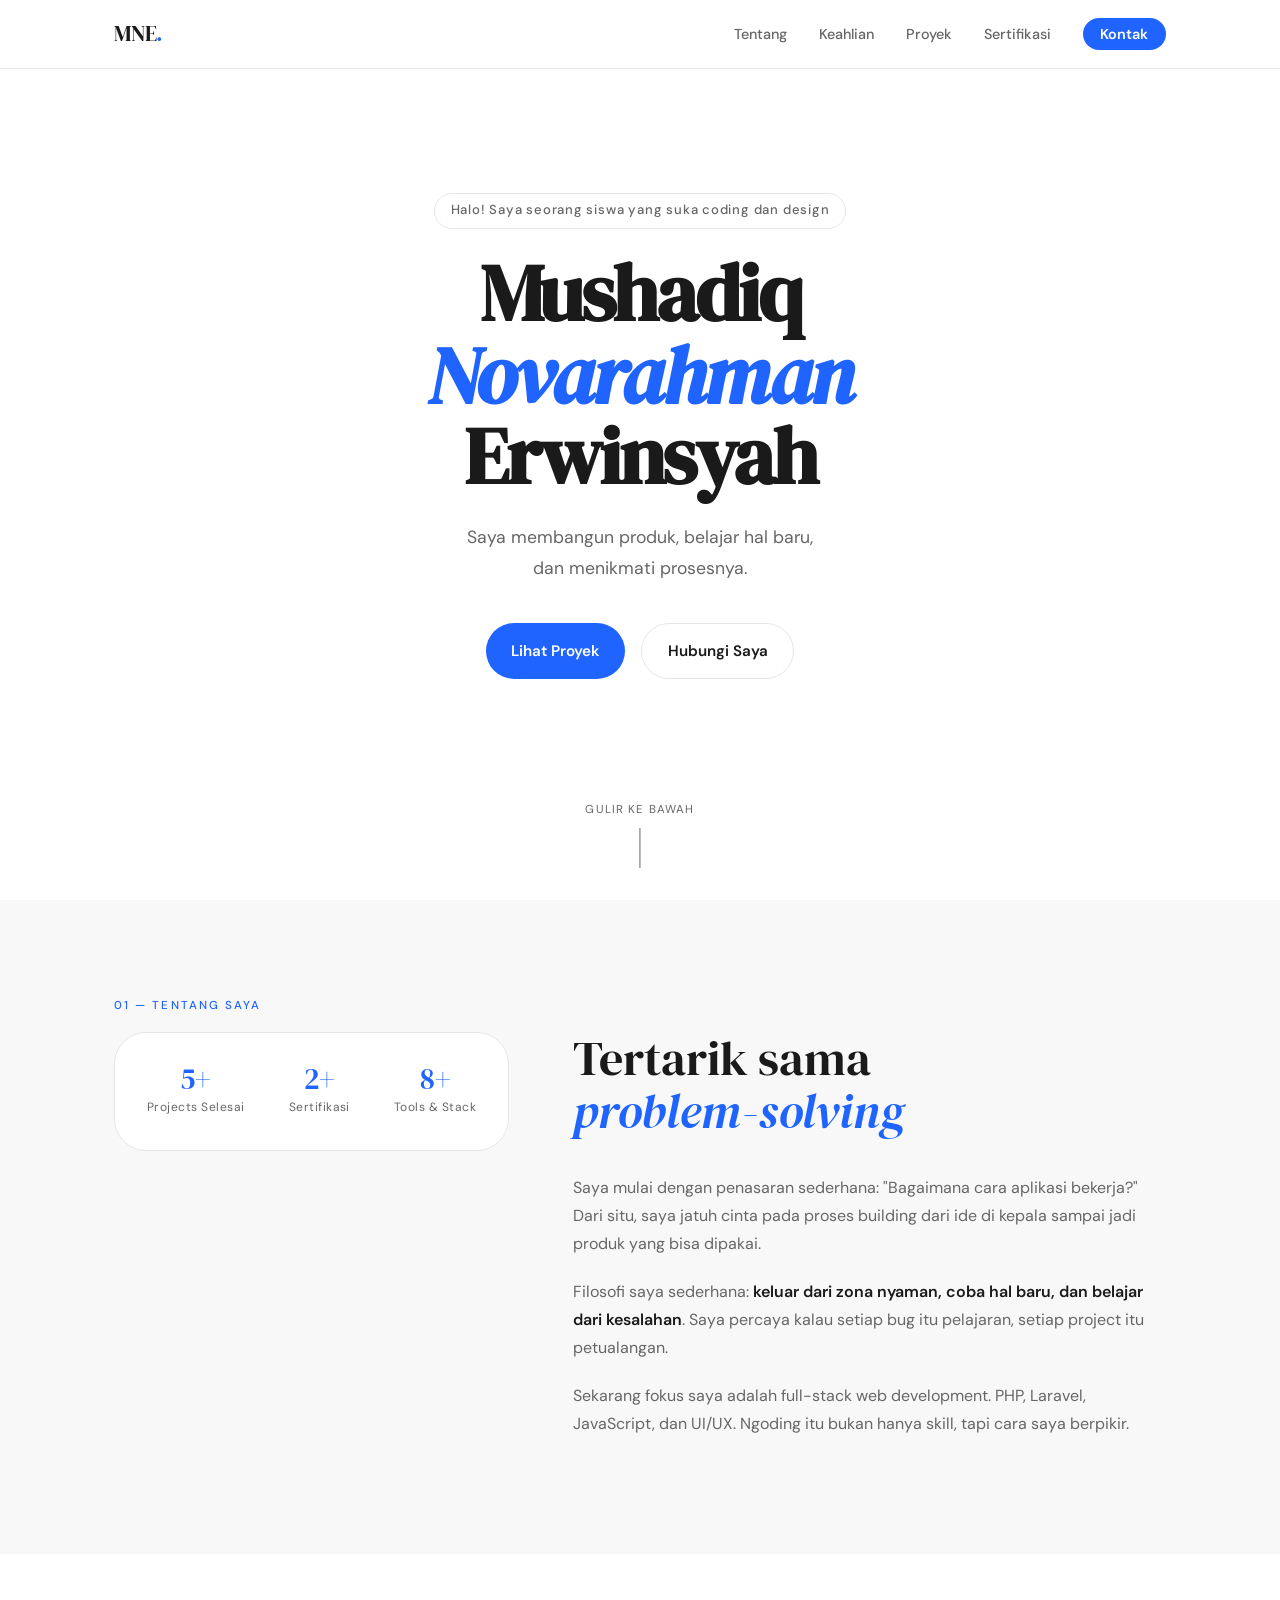
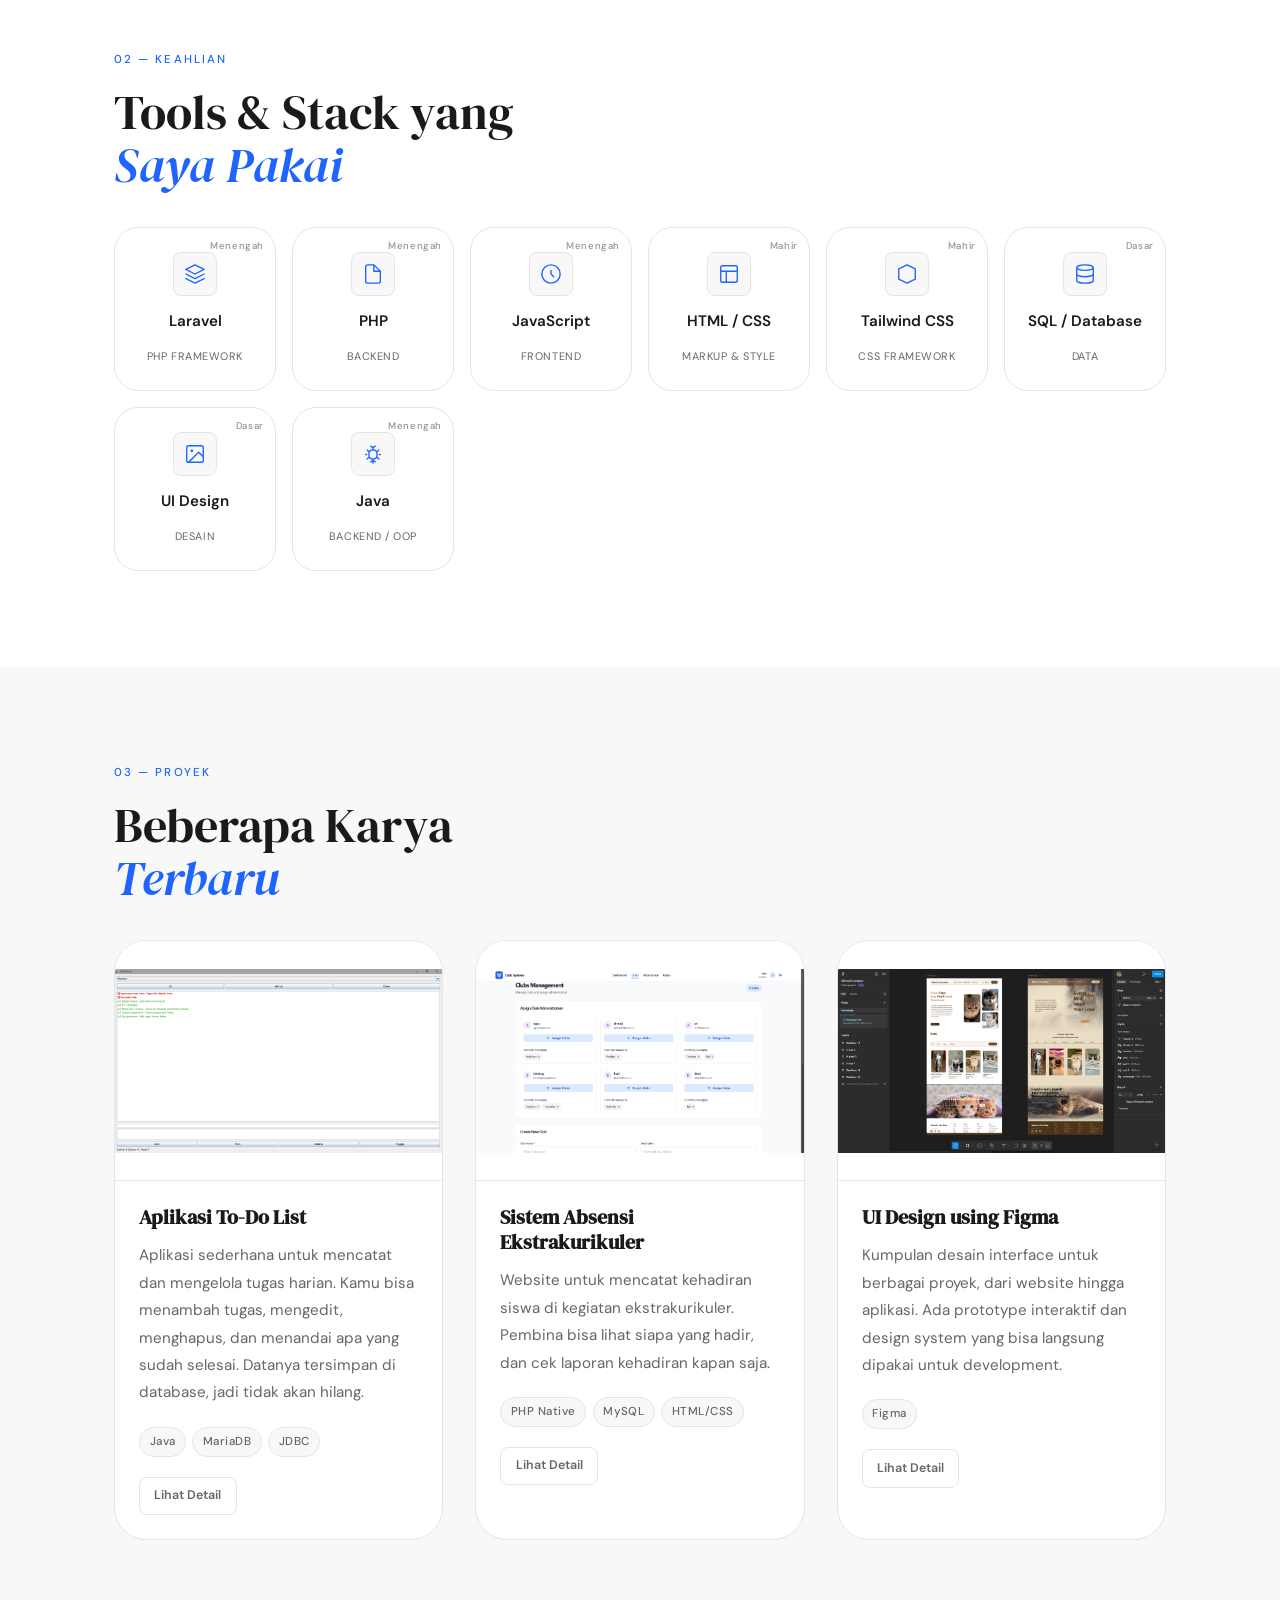
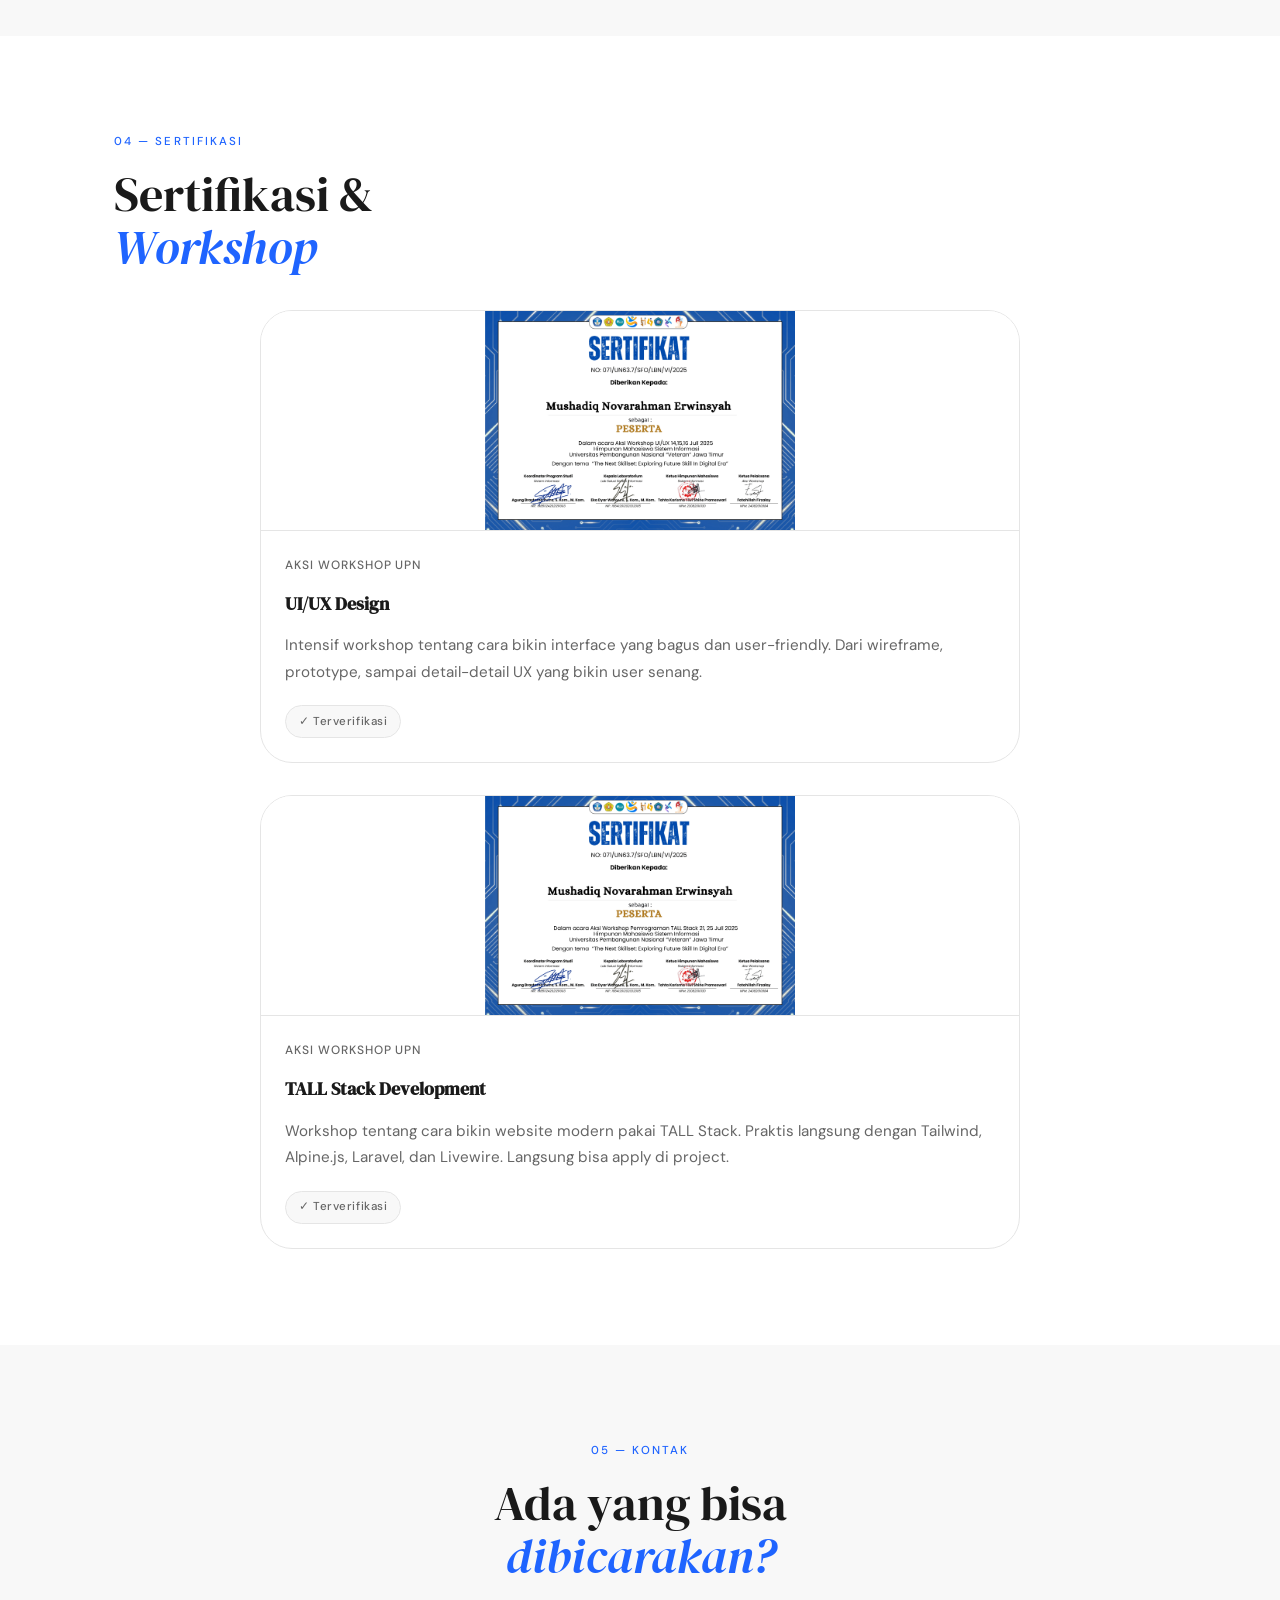
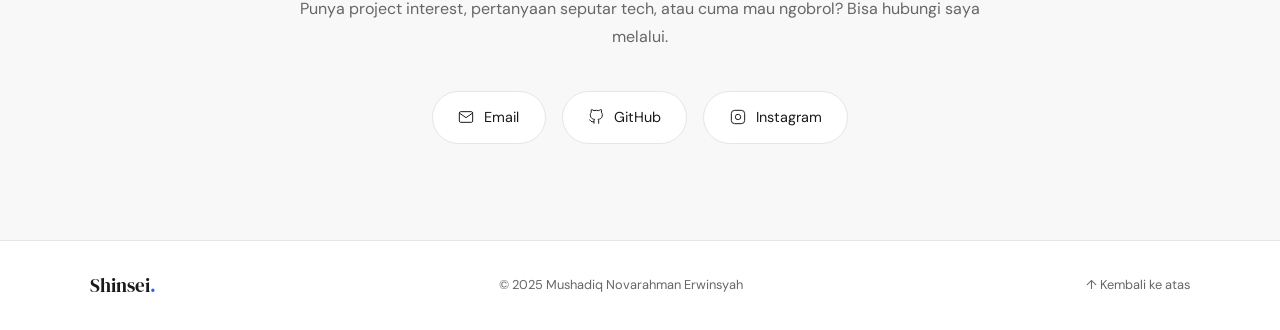
==== commit ffd1b793: "minor fixes" ====
--- a/index.html
+++ b/index.html
@@ -92,13 +92,13 @@
         <div class="about-text">
           <h2 class="section-title">Tertarik sama<br /><em>problem-solving</em></h2>
           <p>
-            Saya mulai dengan penasaran sederhana: "Bagaimana cara aplikasi bekerja?" Dari situ, saya jatuh cinta pada proses building — dari ide di kepala sampai jadi produk yang bisa dipakai.
+            Saya mulai dengan penasaran sederhana: "Bagaimana cara aplikasi bekerja?" Dari situ, saya jatuh cinta pada proses building dari ide di kepala sampai jadi produk yang bisa dipakai.
           </p>
           <p>
             Filosofi saya sederhana: <strong>keluar dari zona nyaman, coba hal baru, dan belajar dari kesalahan</strong>. Saya percaya kalau setiap bug itu pelajaran, setiap project itu petualangan.
           </p>
           <p>
-            Sekarang fokus saya adalah full-stack web development — PHP, Laravel, JavaScript, dan UI/UX. Ngoding itu bukan hanya skill, tapi cara saya berpikir.
+            Sekarang fokus saya adalah full-stack web development. PHP, Laravel, JavaScript, dan UI/UX. Ngoding itu bukan hanya skill, tapi cara saya berpikir.
           </p>
         </div>
       </div>
@@ -226,7 +226,7 @@
           </div>
           <div class="project-info">
             <h3 class="project-title">UI Design using Figma</h3>
-            <p class="project-desc">Kumpulan desain interface untuk berbagai proyek — dari website hingga aplikasi. Ada prototype interaktif dan design system yang bisa langsung dipakai untuk development.</p>
+            <p class="project-desc">Kumpulan desain interface untuk berbagai proyek, dari website hingga aplikasi. Ada prototype interaktif dan design system yang bisa langsung dipakai untuk development.</p>
             <div class="project-tags">
               <span>Figma</span>
             </div>
